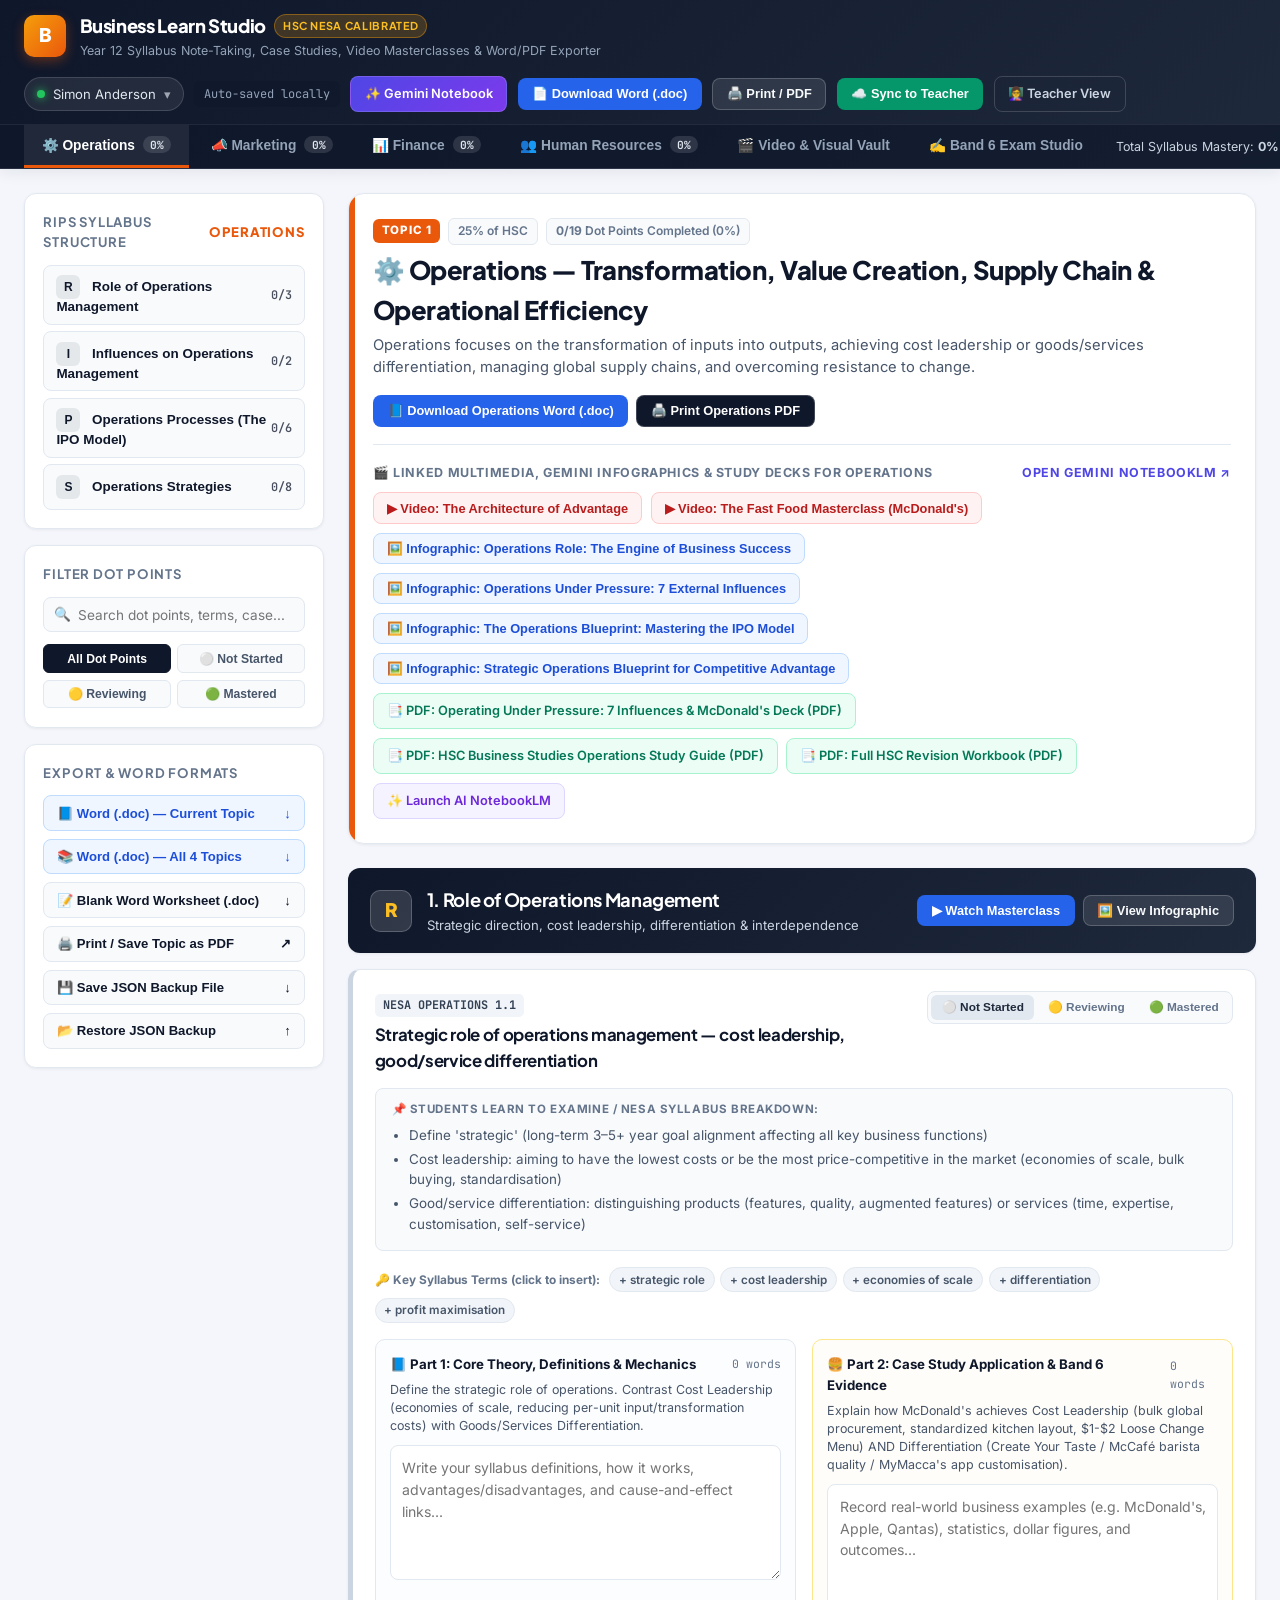
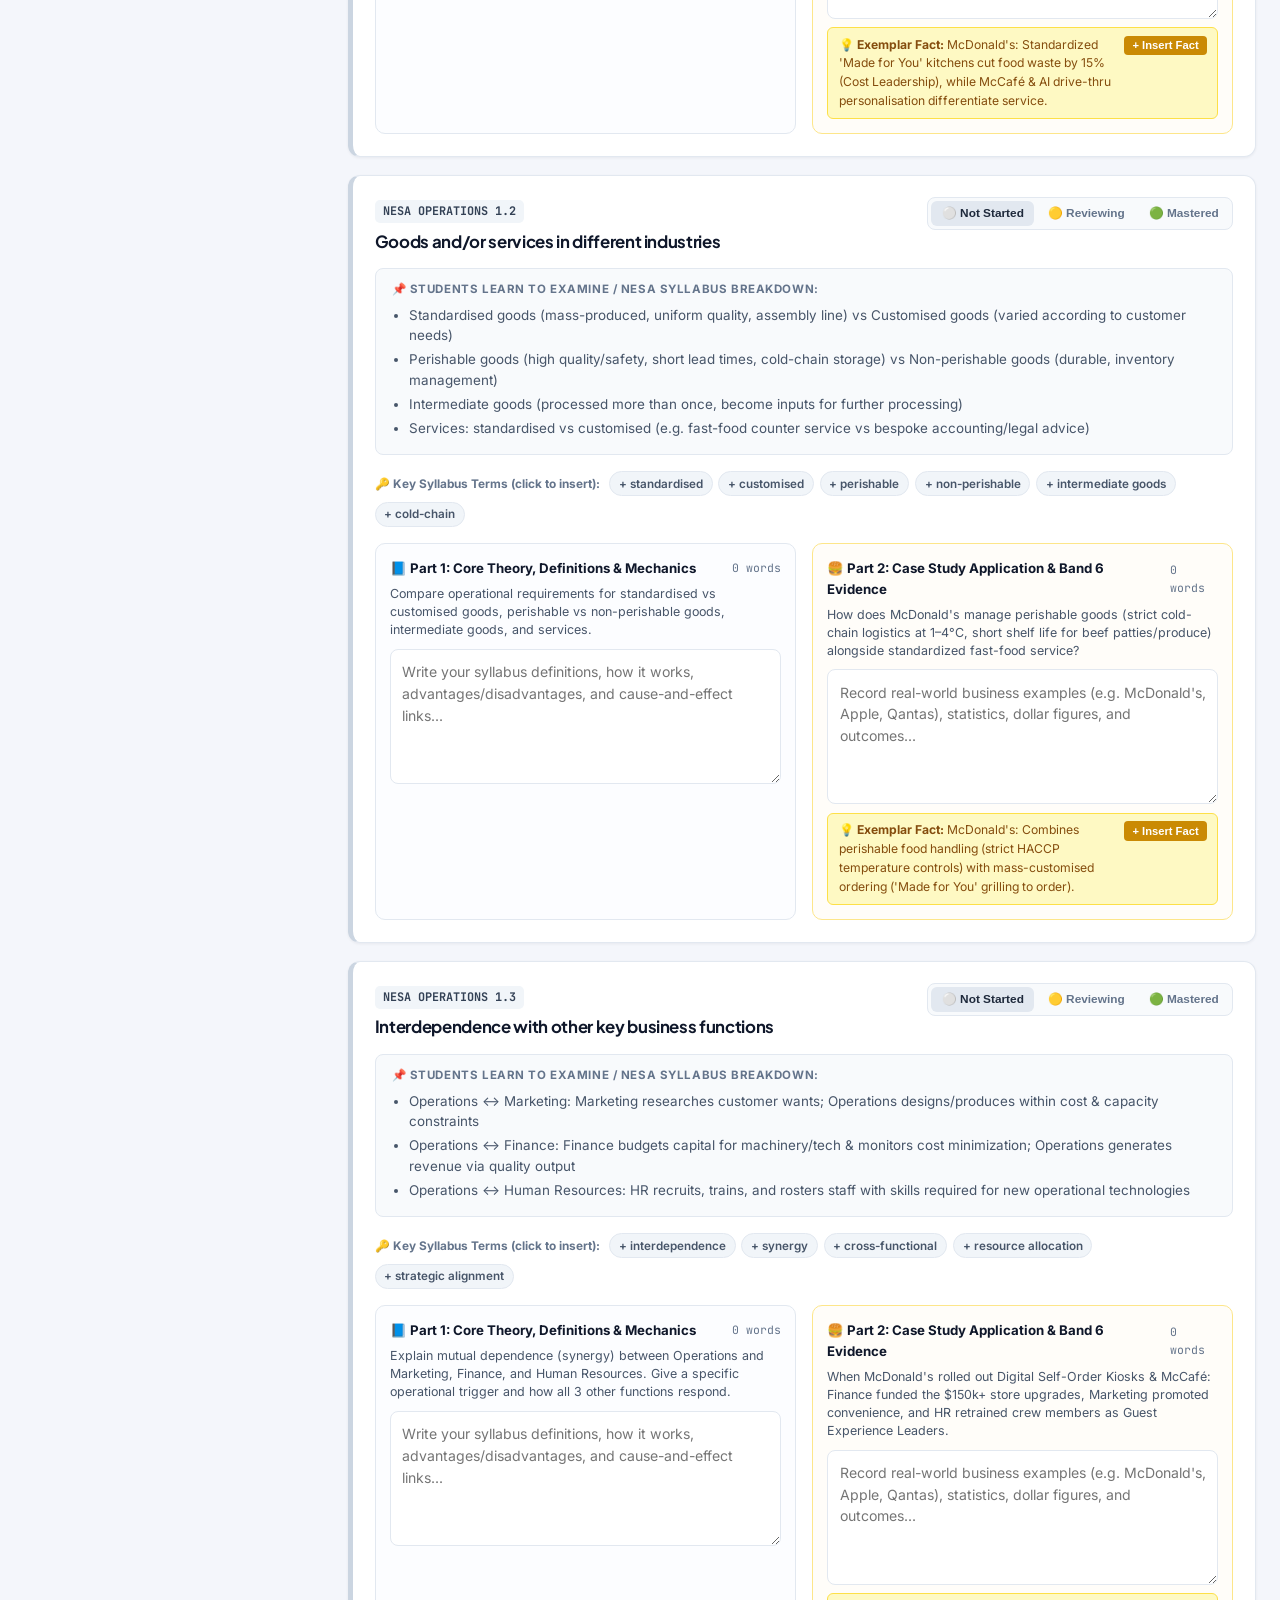
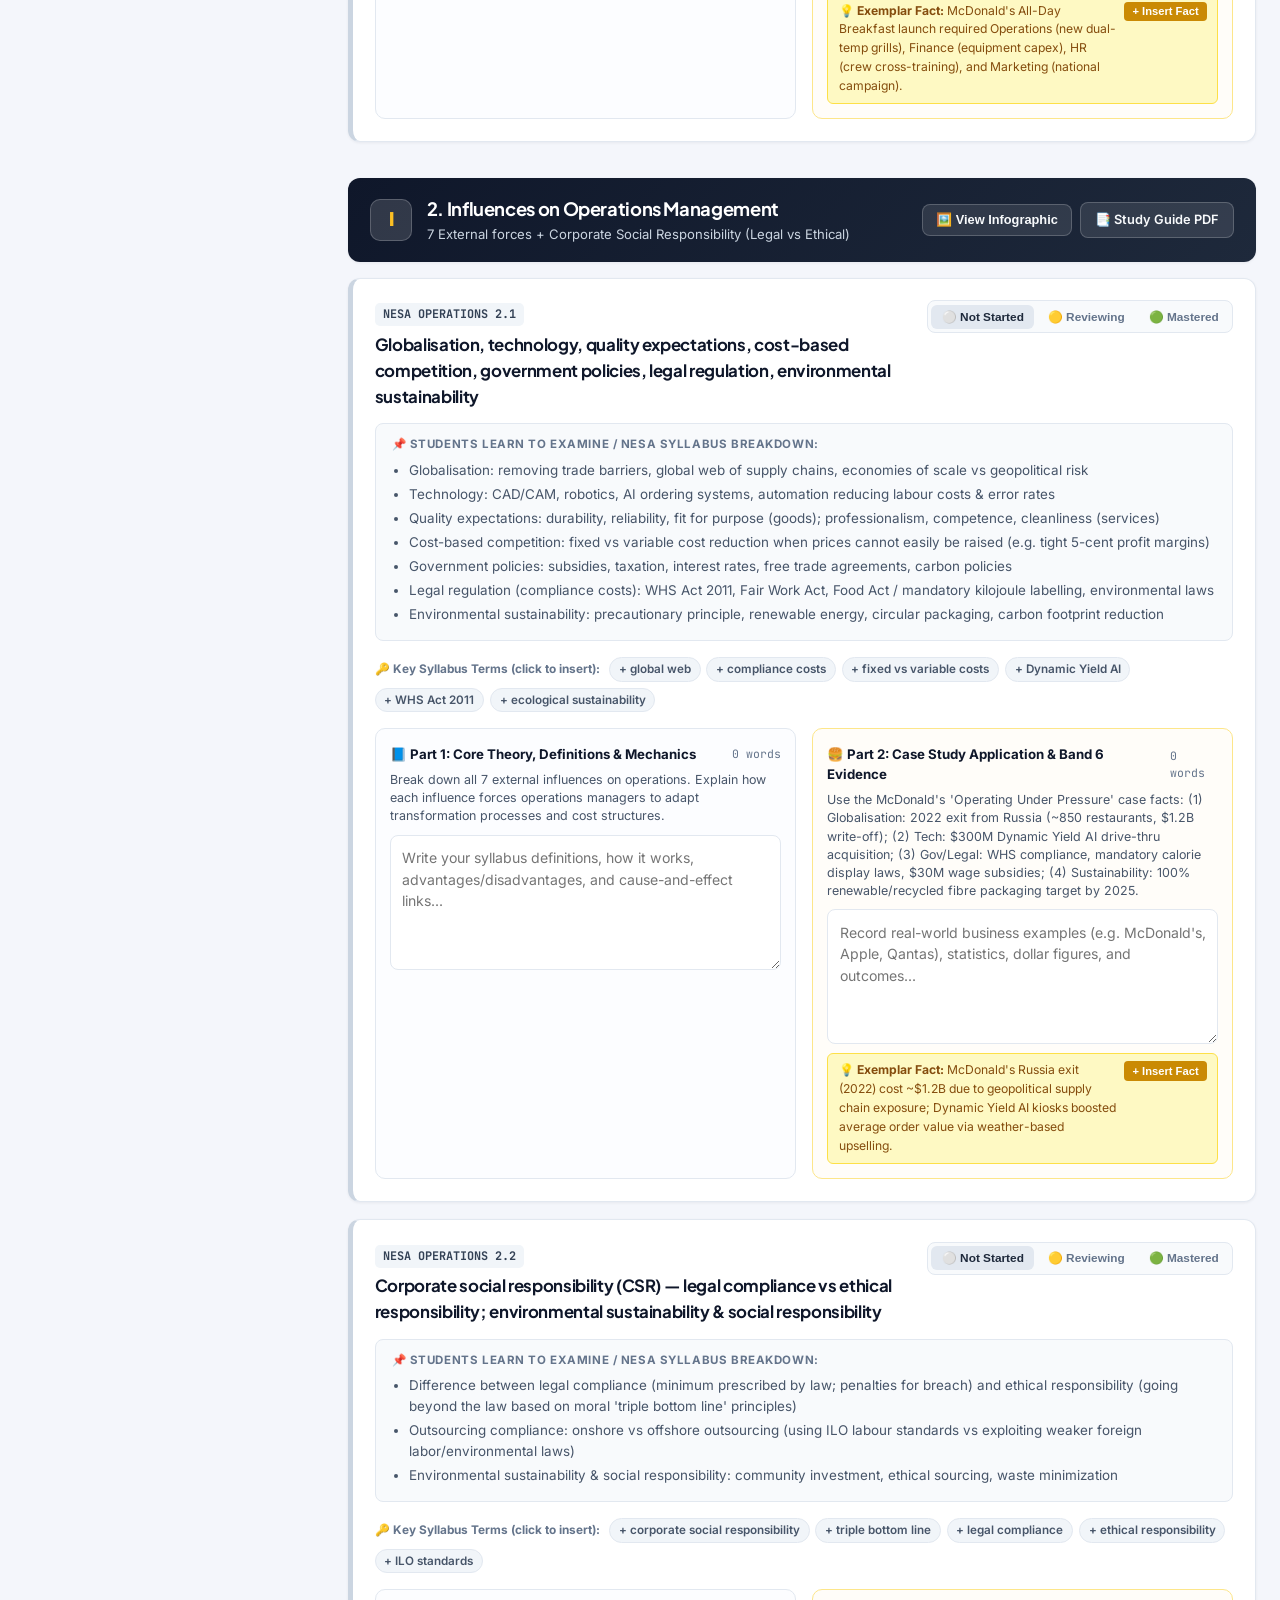
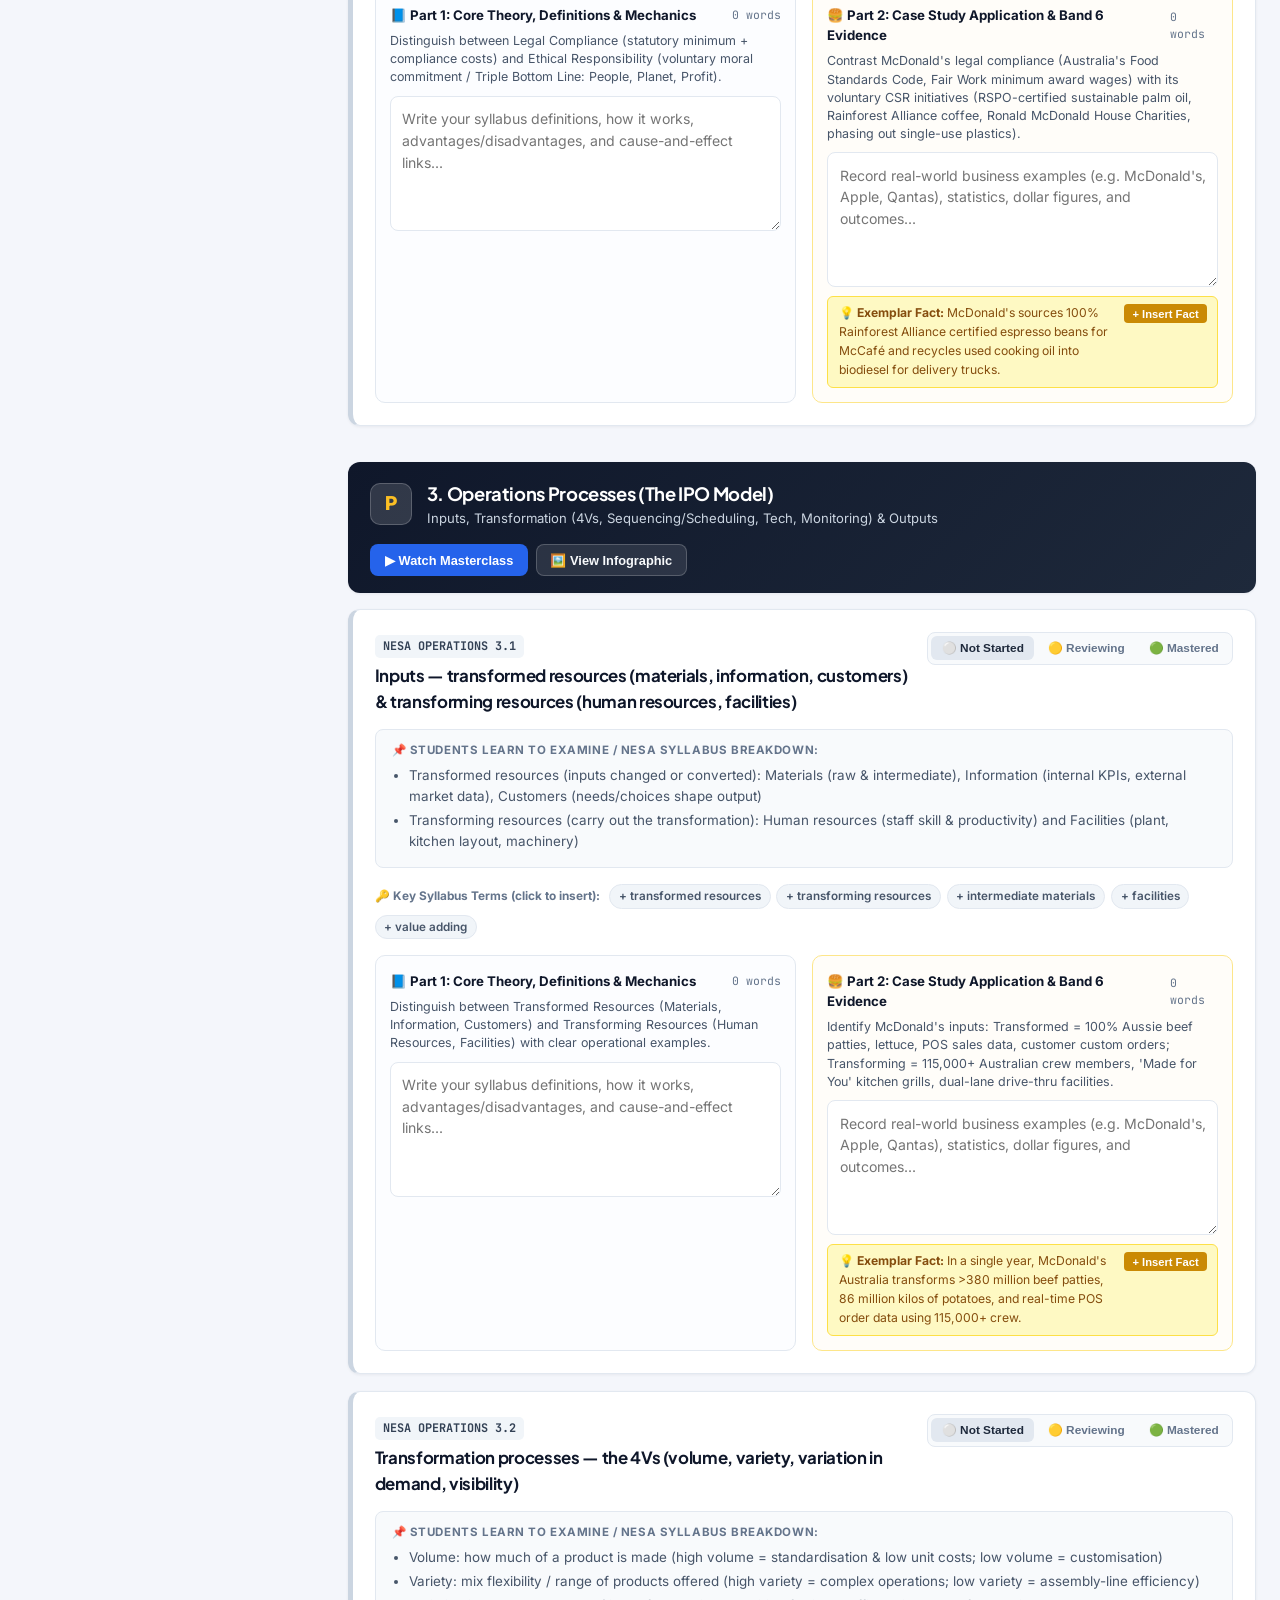
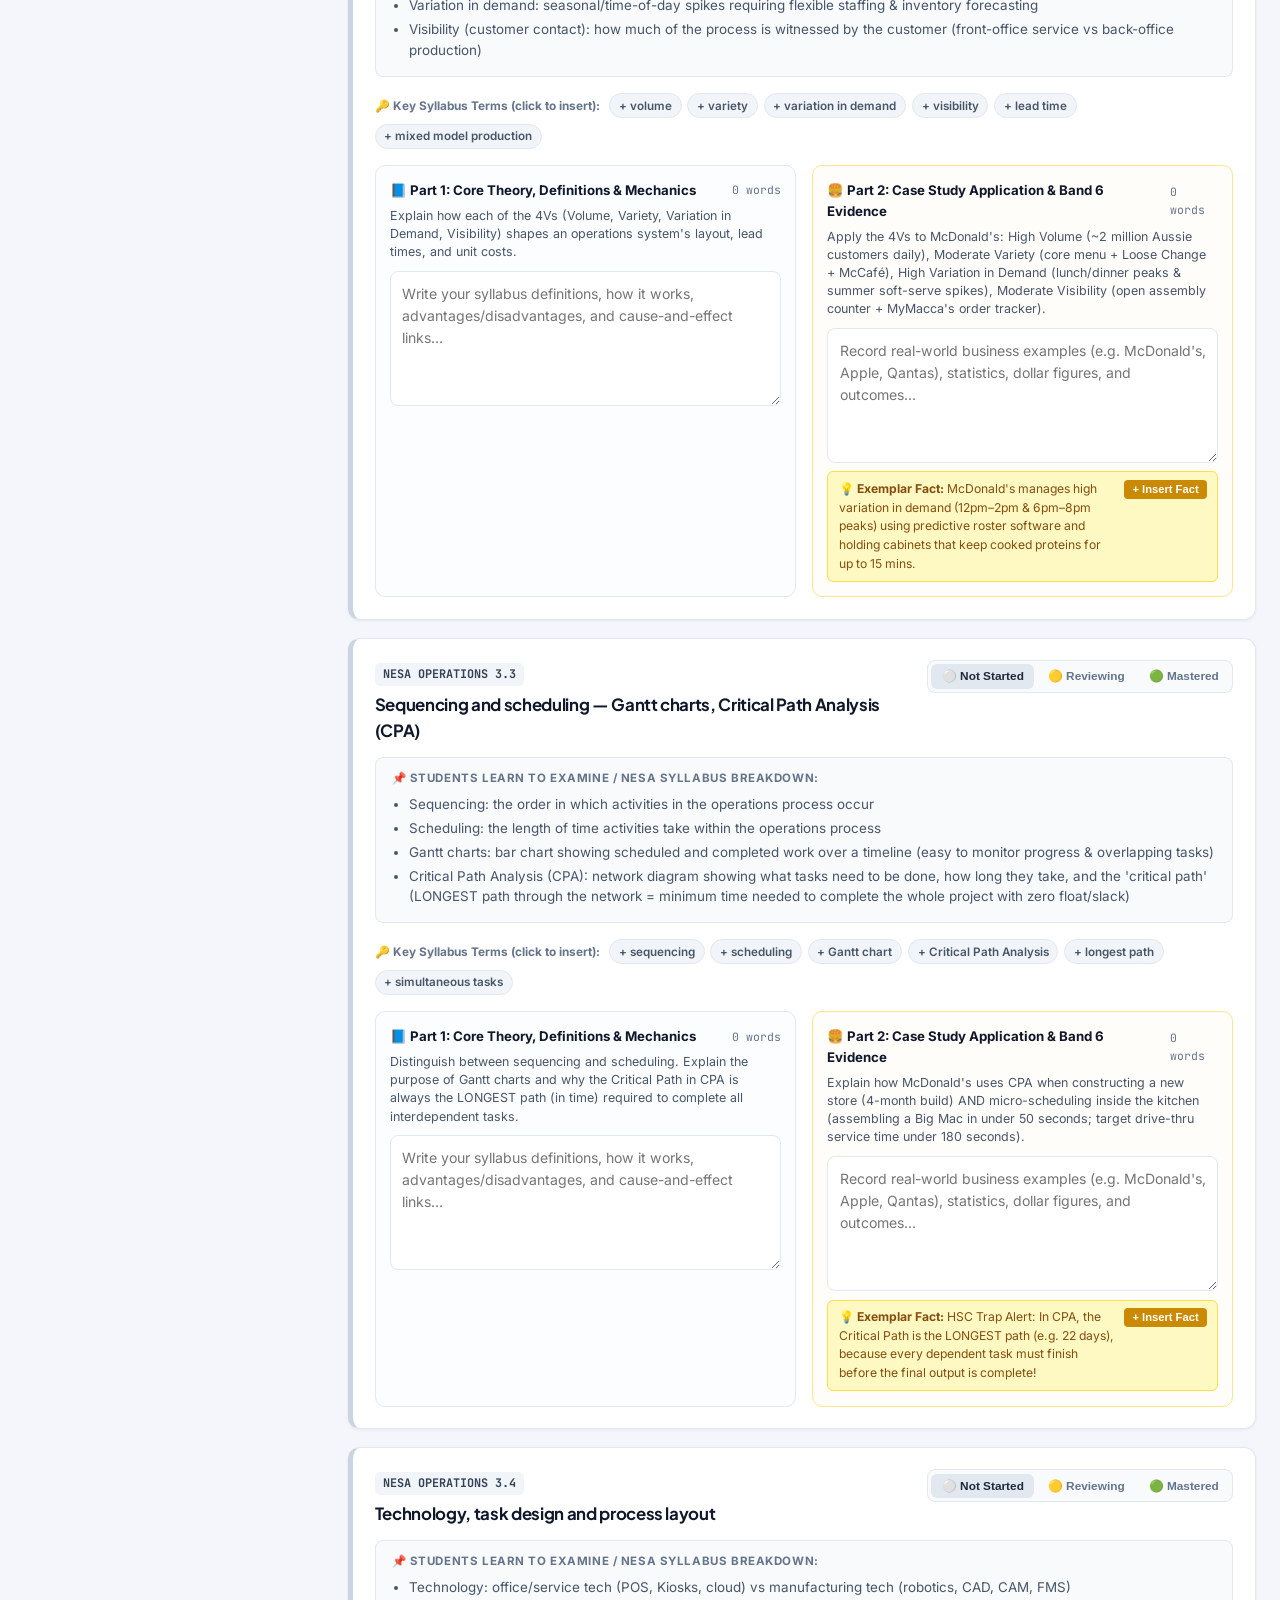
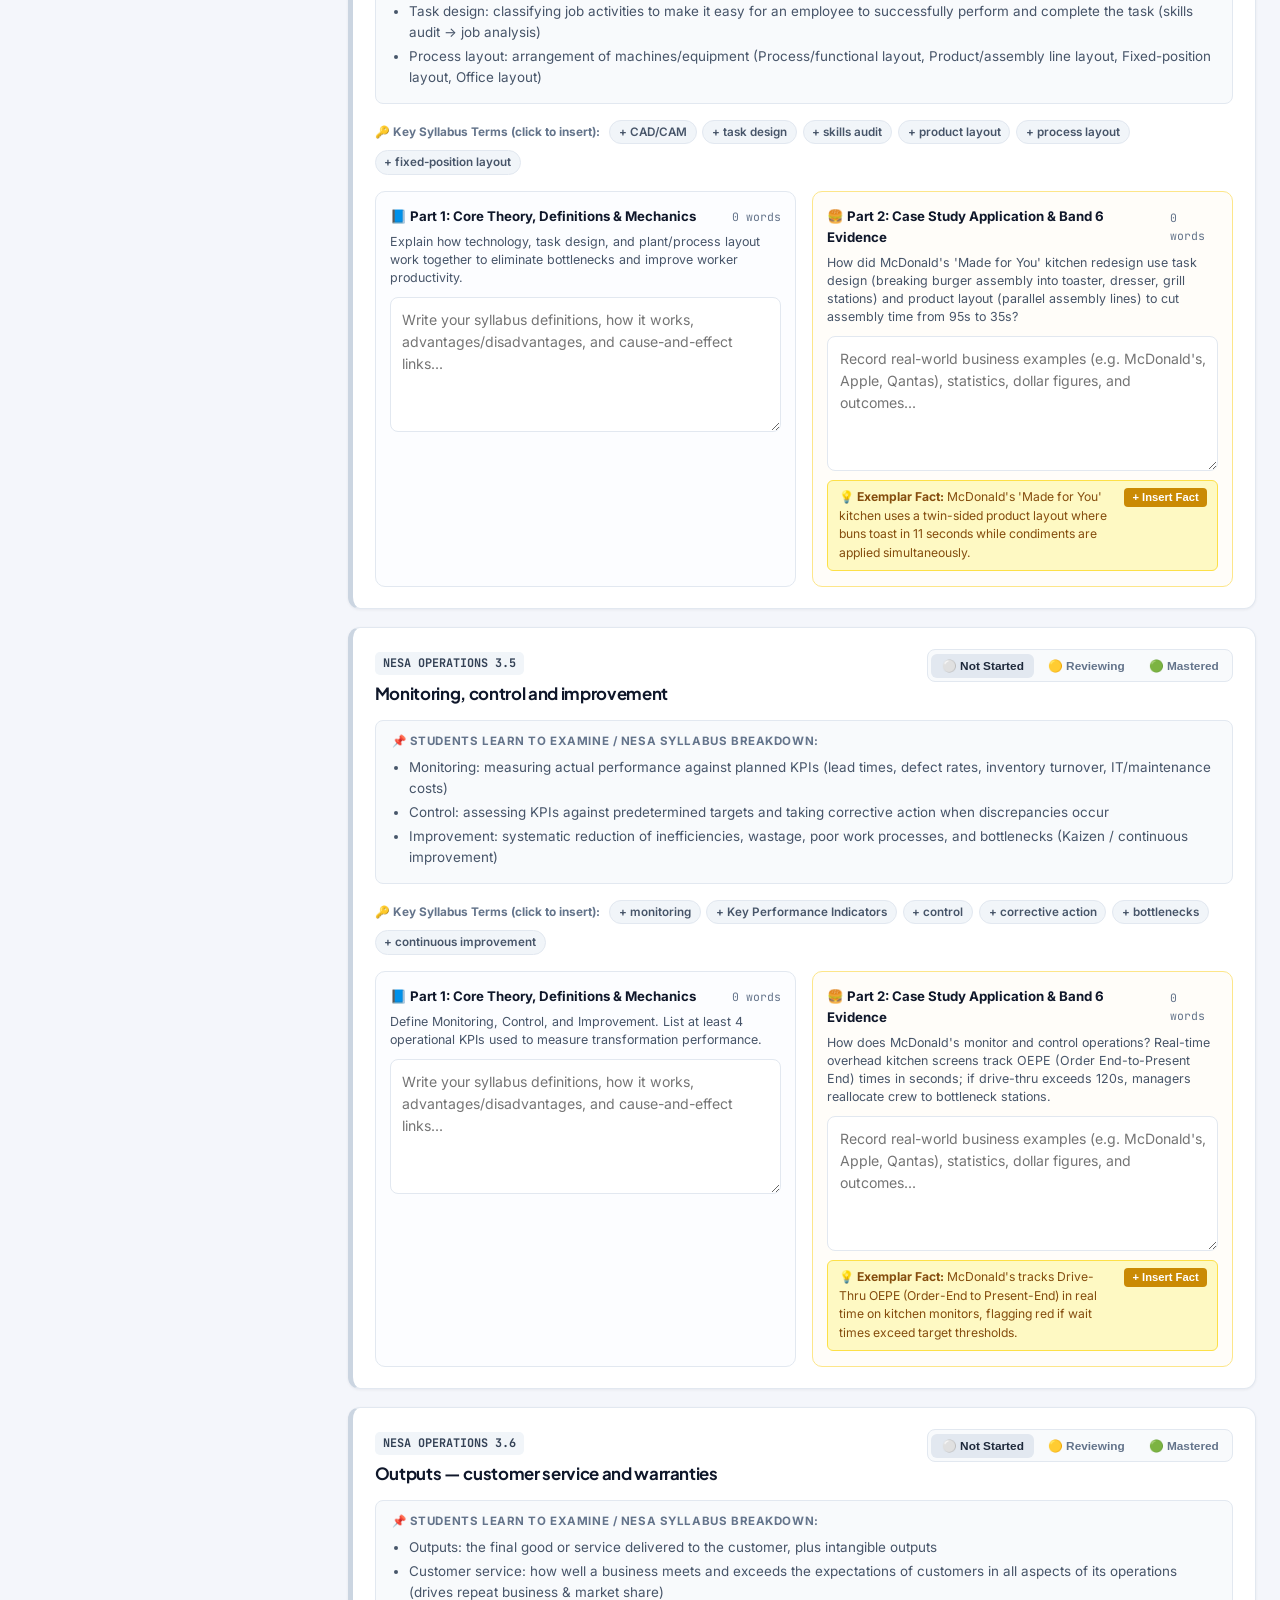
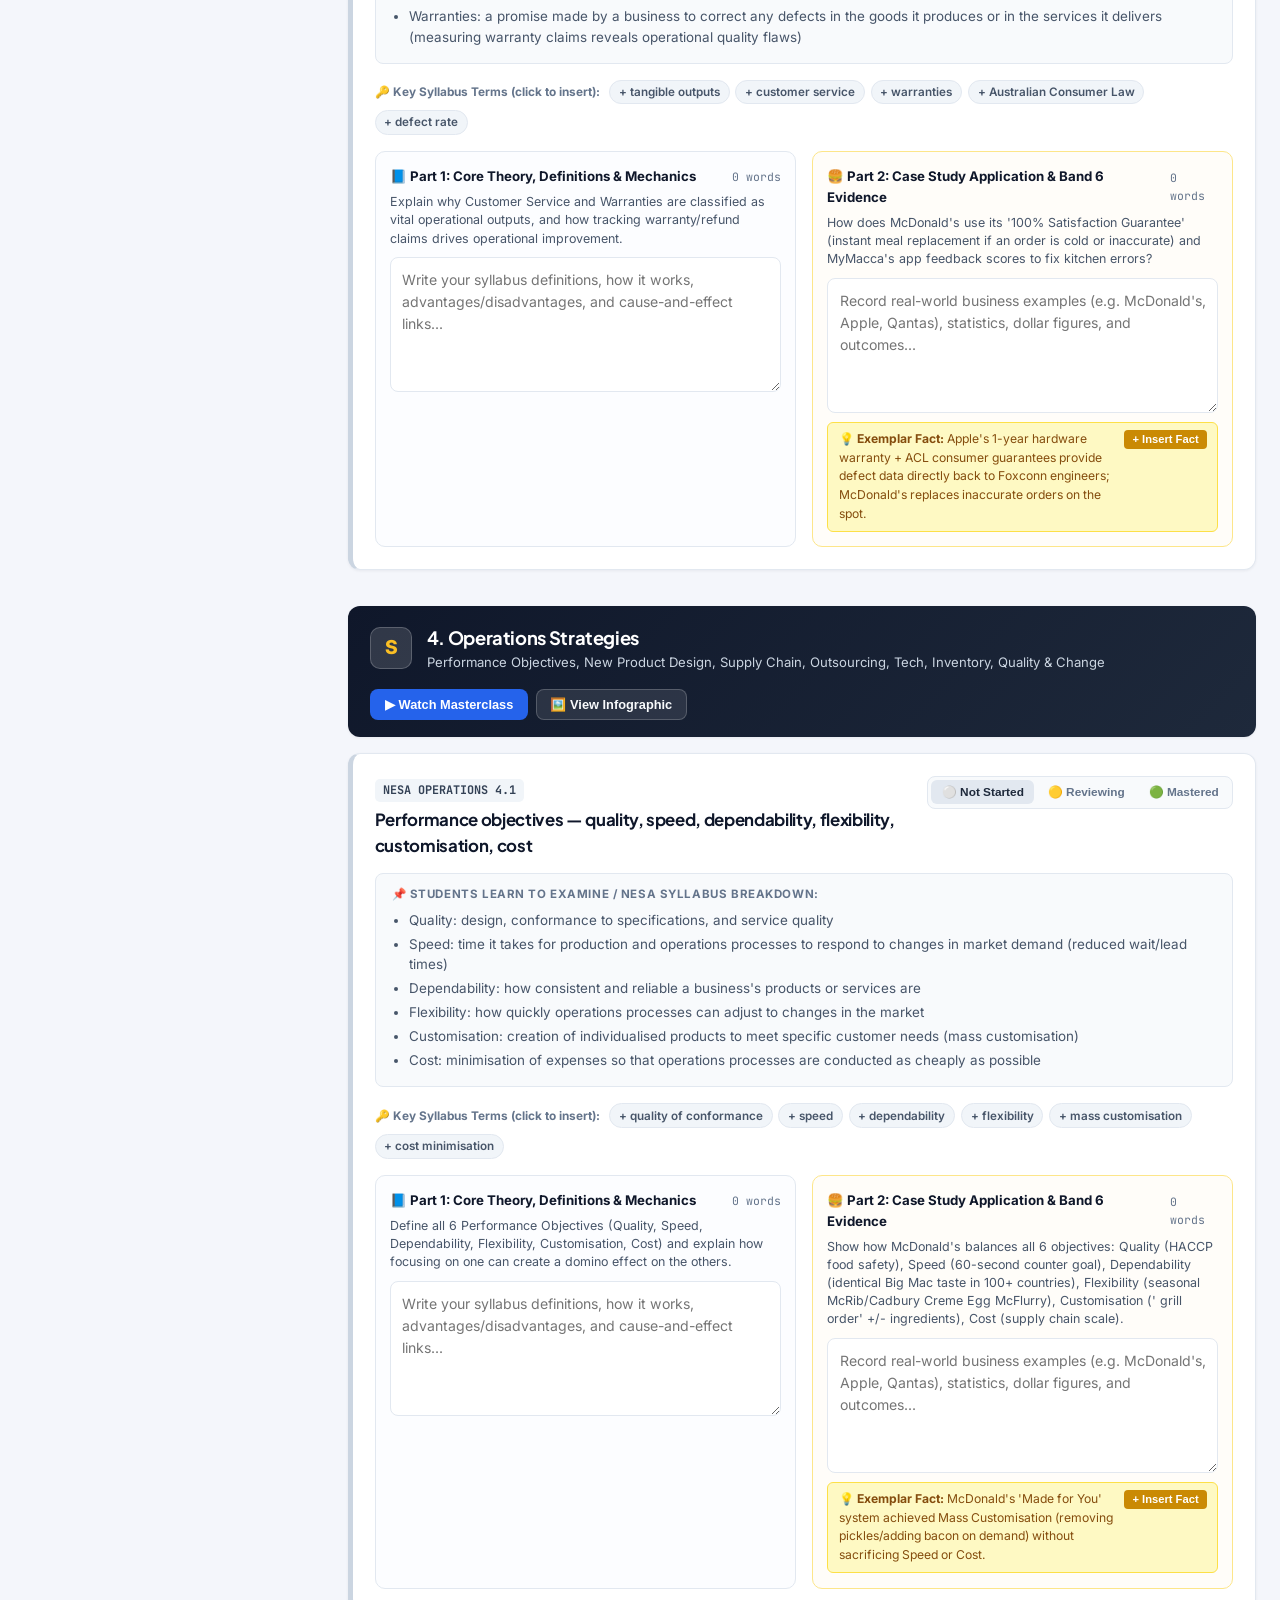
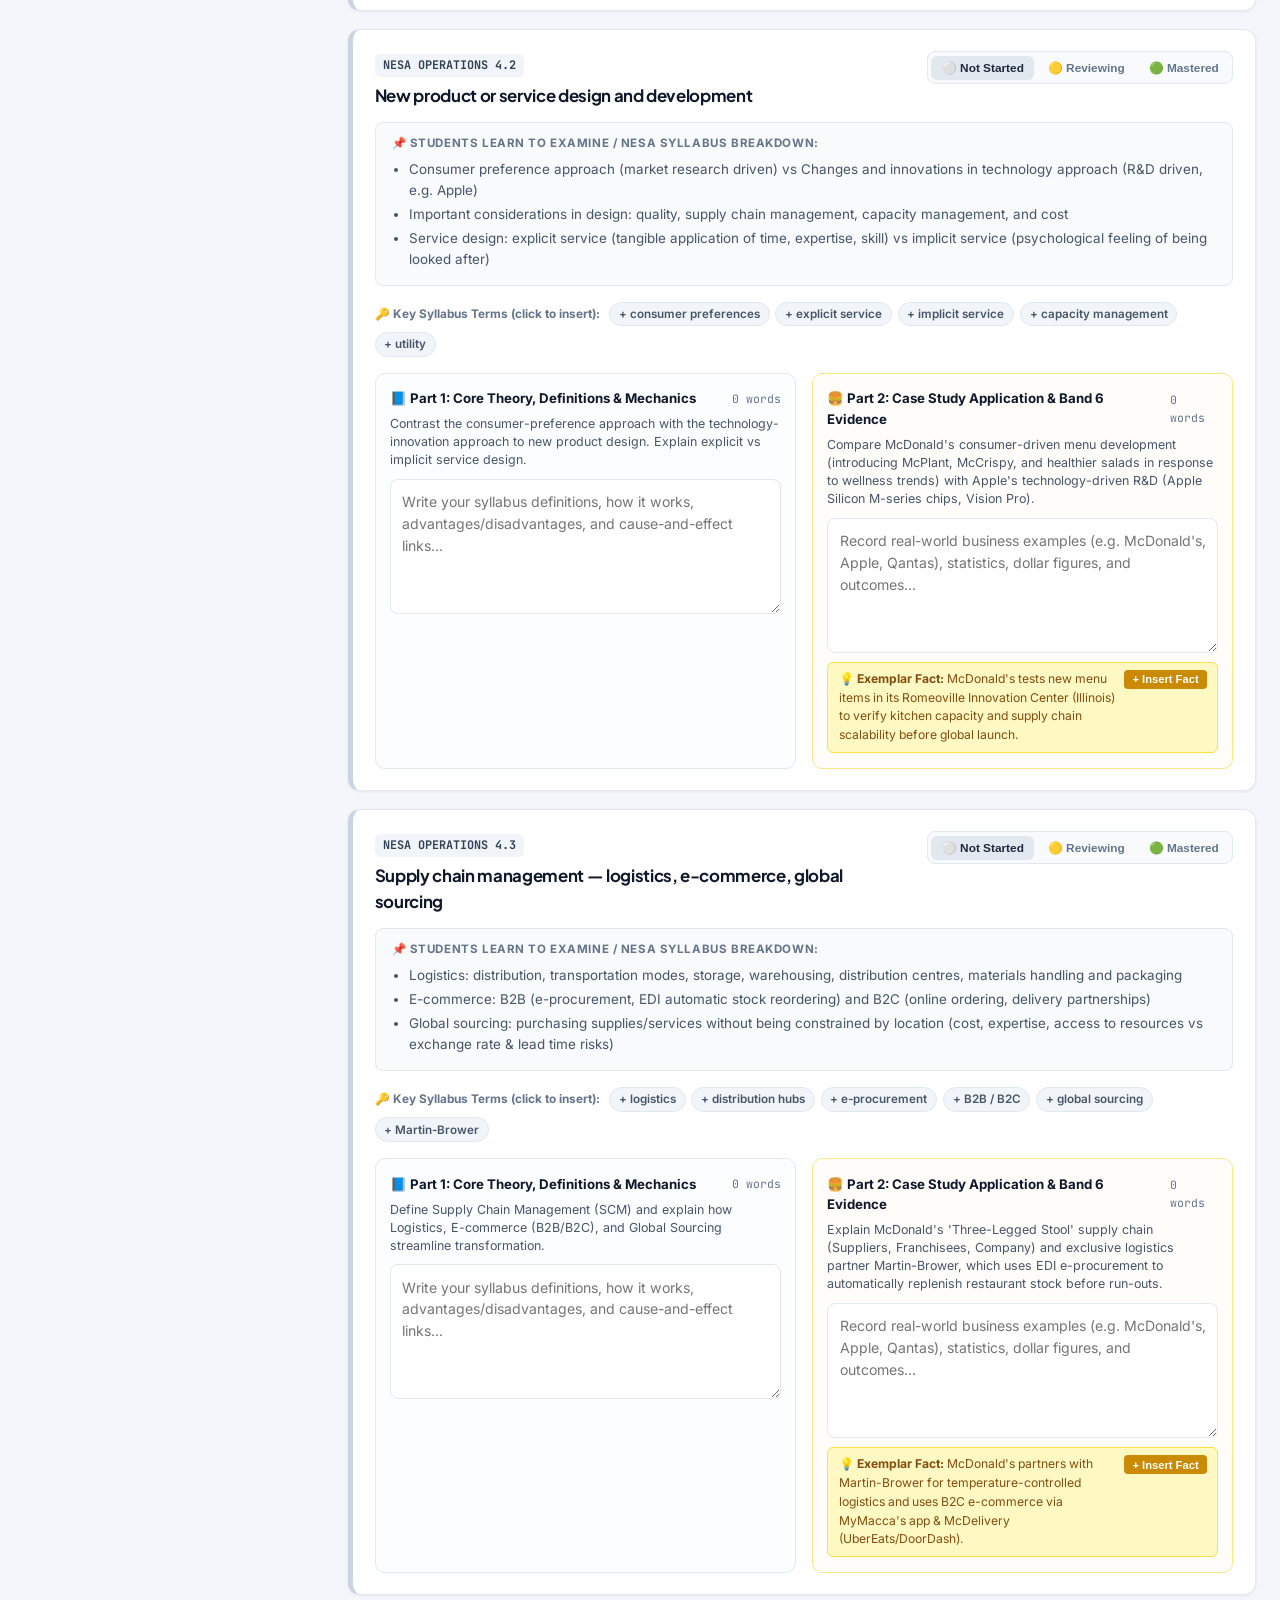
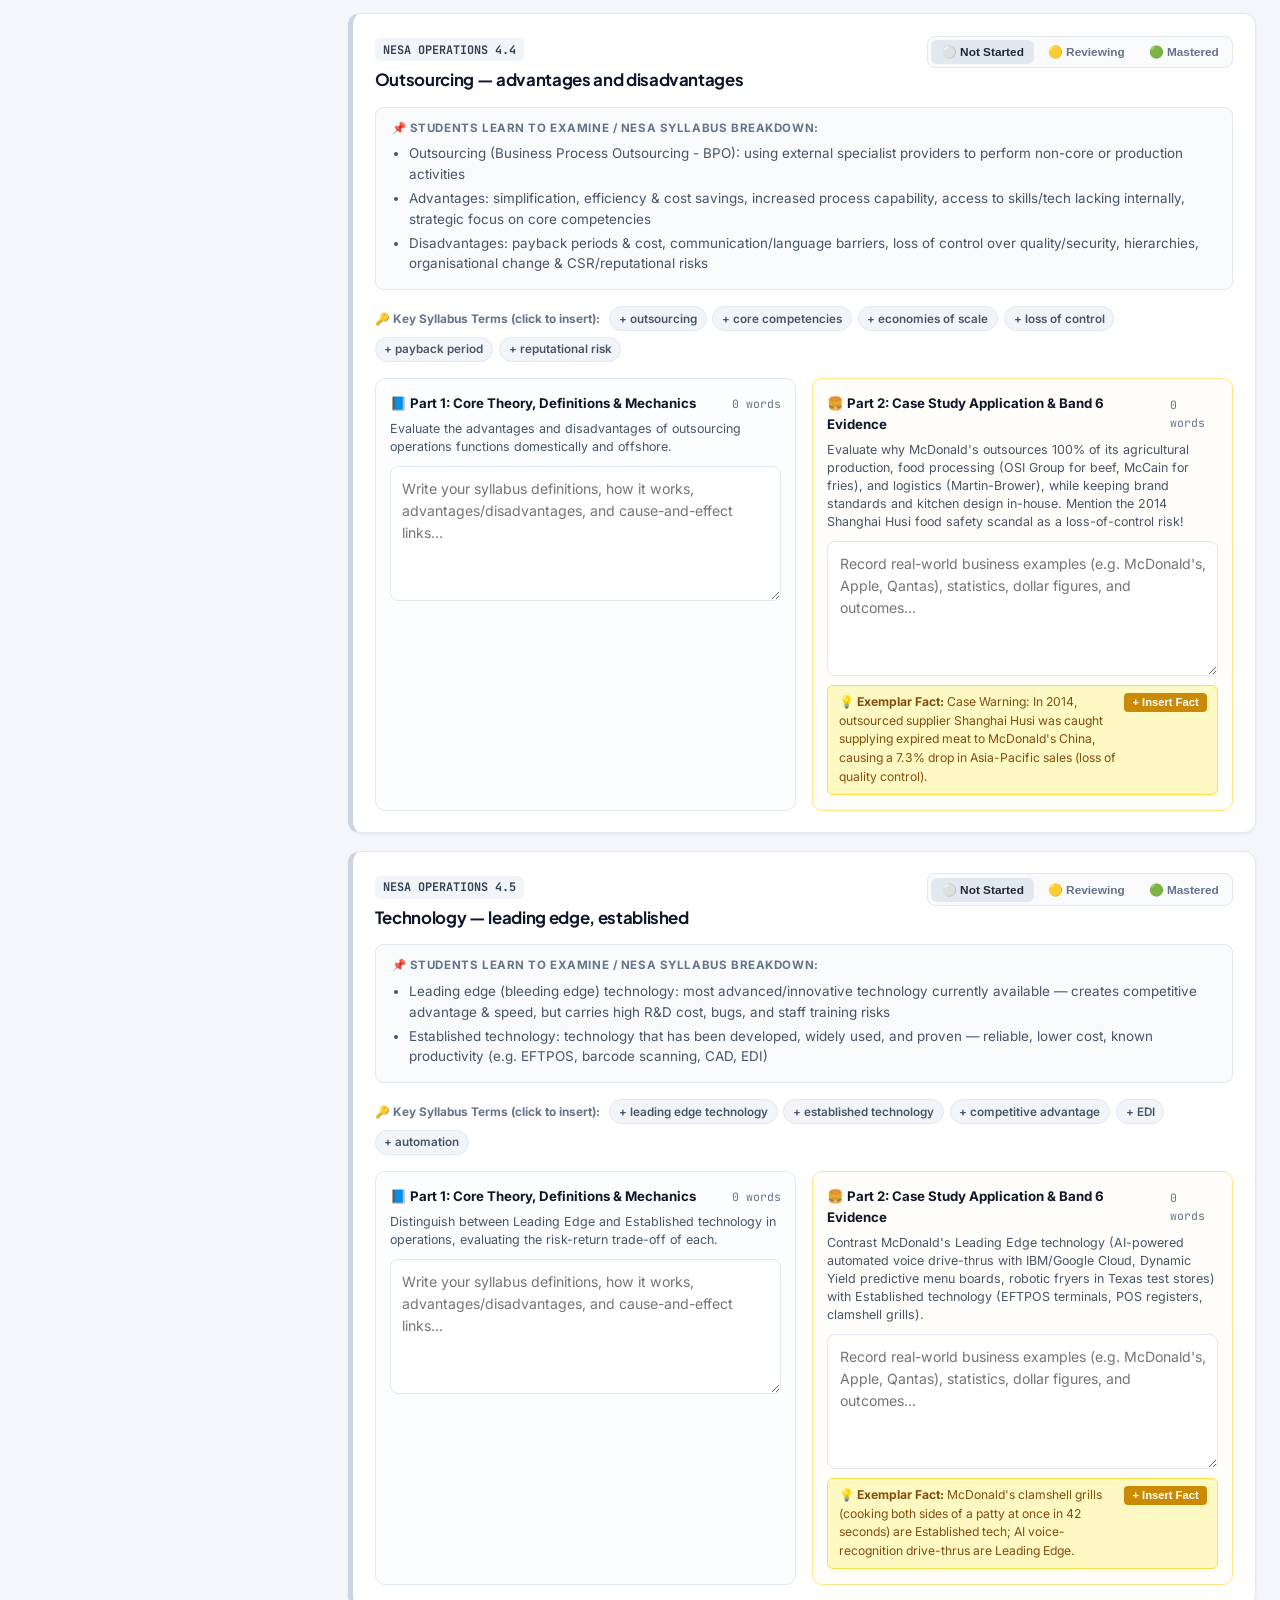
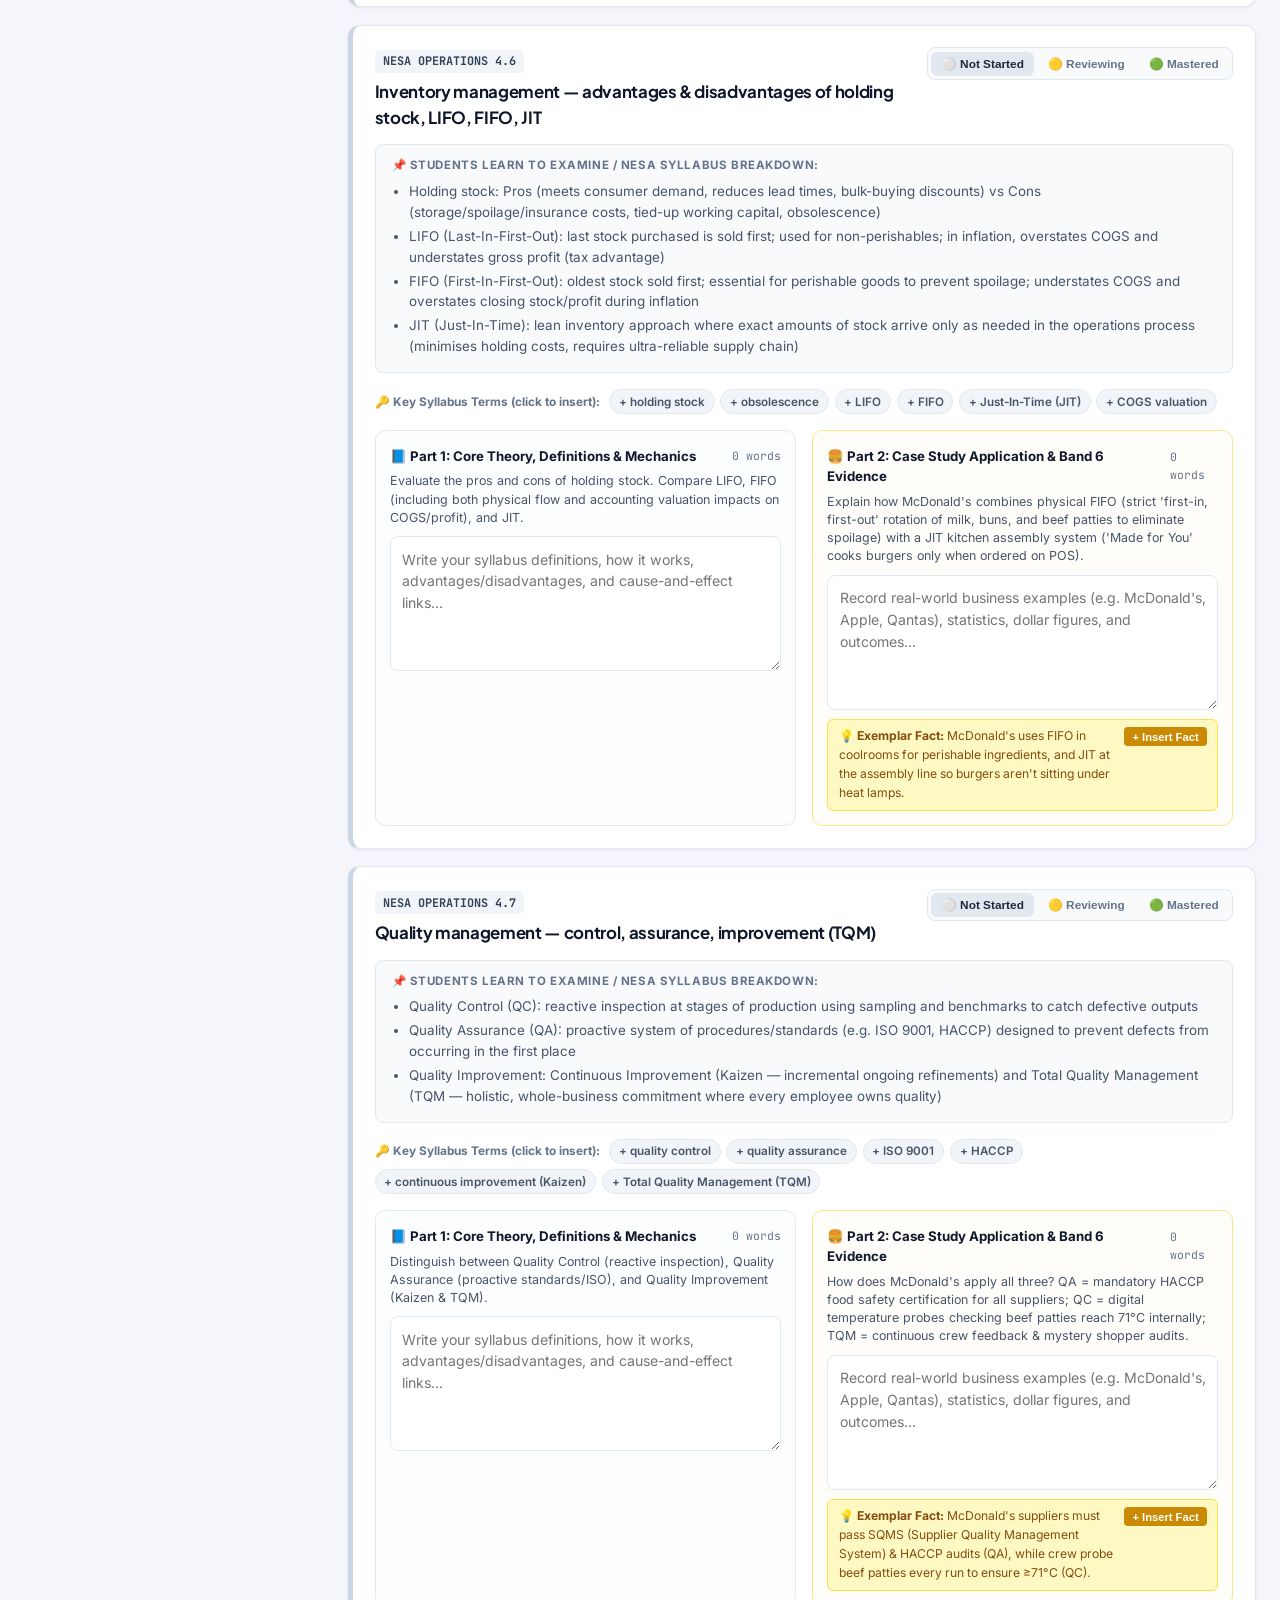
==== index.html @ f3f976d0 "Initial release: Business Learn Studio HSC Syllabus Platform, Infographics, PDFs & Word/PDF Exporter" ====
<!DOCTYPE html>
<html lang="en">
<head>
    <meta charset="UTF-8">
    <meta name="viewport" content="width=device-width, initial-scale=1.0">
    <title>Business Learn Studio | Year 12 HSC Business Studies Platform</title>
    <link rel="stylesheet" href="style.css">
</head>
<body>

    <!-- =====================================================================
         TOP COMMAND HEADER & TOPIC SWITCHER
         ===================================================================== -->
    <header class="studio-header">
        <div class="header-top-row">
            <div class="brand-group">
                <div class="brand-logo">B</div>
                <div class="brand-title">
                    <h1>
                        Business Learn Studio
                        <span class="brand-badge">HSC NESA Calibrated</span>
                    </h1>
                    <div class="brand-subtitle">Year 12 Syllabus Note-Taking, Case Studies, Video Masterclasses &amp; Word/PDF Exporter</div>
                </div>
            </div>

            <div class="header-meta-actions">
                <div class="student-pill" onclick="openStudentModal()" title="Click to change student profile">
                    <span class="dot-online"></span>
                    <span id="activeStudentName">Student Profile</span>
                    <span style="opacity:0.65;">▾</span>
                </div>

                <span class="save-indicator" id="saveStatusBadge">Auto-saved locally</span>

                <a id="geminiNotebookBtn" href="https://notebook.google.com/notebook/96479e04-bdd6-457b-9cea-a1b3624e895e" target="_blank" rel="noopener" class="btn-action btn-notebook" title="Open Companion Gemini NotebookLM">
                    ✨ Gemini Notebook
                </a>

                <button class="btn-action btn-word" onclick="exportToWord('all')" title="Download Complete Syllabus Notes as Microsoft Word (.doc)">
                    📄 Download Word (.doc)
                </button>

                <button class="btn-action btn-pdf" onclick="exportToPDF('all')" title="Print or Save Complete Study Booklet as PDF">
                    🖨️ Print / PDF
                </button>

                <button class="btn-action btn-sync" id="syncCloudBtn" onclick="syncToTeacherCloud()" title="Sync progress to Teacher Dashboard">
                    ☁️ Sync to Teacher
                </button>

                <a href="teacher.html" class="btn-action btn-ghost" title="Open Teacher Dashboard">
                    👩‍🏫 Teacher View
                </a>
            </div>
        </div>

        <!-- Topic Navigation Bar -->
        <div class="header-tabs-row">
            <div class="header-tabs-inner">
                <nav class="topic-tabs" id="topicTabsNav">
                    <button class="topic-tab active" data-topic="operations" onclick="switchTopic('operations')">
                        ⚙️ Operations <span class="tab-progress-pill" id="tab-prog-operations">0%</span>
                    </button>
                    <button class="topic-tab" data-topic="marketing" onclick="switchTopic('marketing')">
                        📣 Marketing <span class="tab-progress-pill" id="tab-prog-marketing">0%</span>
                    </button>
                    <button class="topic-tab" data-topic="finance" onclick="switchTopic('finance')">
                        📊 Finance <span class="tab-progress-pill" id="tab-prog-finance">0%</span>
                    </button>
                    <button class="topic-tab" data-topic="hr" onclick="switchTopic('hr')">
                        👥 Human Resources <span class="tab-progress-pill" id="tab-prog-hr">0%</span>
                    </button>
                    <button class="topic-tab" data-topic="media" onclick="switchTopic('media')">
                        🎬 Video &amp; Visual Vault
                    </button>
                    <button class="topic-tab" data-topic="exam" onclick="switchTopic('exam')">
                        ✍️ Band 6 Exam Studio
                    </button>
                </nav>

                <div class="overall-progress-box">
                    <span>Total Syllabus Mastery: <strong id="overallPctText">0%</strong></span>
                    <div class="overall-bar-track">
                        <div class="overall-bar-fill" id="overallBarFill"></div>
                    </div>
                </div>
            </div>
        </div>
    </header>

    <!-- =====================================================================
         MAIN WORKSPACE LAYOUT
         ===================================================================== -->
    <main class="studio-layout">
        <!-- LEFT SIDEBAR: RIPS Navigator, Filters & Word/PDF Exports -->
        <aside class="studio-sidebar">
            <!-- RIPS Section Jump Card -->
            <div class="sidebar-card" id="ripsSidebarCard">
                <h3>
                    <span>RIPS Syllabus Structure</span>
                    <span id="sidebarTopicLabel" style="color:#2563eb;font-weight:800;">OPERATIONS</span>
                </h3>
                <div class="rips-nav-list" id="ripsNavContainer">
                    <!-- Populated dynamically by app.js -->
                </div>
            </div>

            <!-- Search & Mastery Status Filter -->
            <div class="sidebar-card">
                <h3>Filter Dot Points</h3>
                <div class="search-input-wrap">
                    <span class="search-icon">🔍</span>
                    <input type="text" id="dotPointSearchInput" class="search-input" placeholder="Search dot points, terms, case..." oninput="handleSearchFilter()">
                </div>
                <div class="filter-pills">
                    <button class="filter-pill active" data-filter="all" onclick="setMasteryFilter('all')">All Dot Points</button>
                    <button class="filter-pill" data-filter="none" onclick="setMasteryFilter('none')">⚪ Not Started</button>
                    <button class="filter-pill" data-filter="review" onclick="setMasteryFilter('review')">🟡 Reviewing</button>
                    <button class="filter-pill" data-filter="mastered" onclick="setMasteryFilter('mastered')">🟢 Mastered</button>
                </div>
            </div>

            <!-- Export & Download Center -->
            <div class="sidebar-card">
                <h3>Export &amp; Word Formats</h3>
                <div class="export-stack">
                    <button class="btn-sidebar-export primary-word" onclick="exportToWord('current')">
                        <span>📘 Word (.doc) — Current Topic</span>
                        <span>↓</span>
                    </button>
                    <button class="btn-sidebar-export primary-word" onclick="exportToWord('all')">
                        <span>📚 Word (.doc) — All 4 Topics</span>
                        <span>↓</span>
                    </button>
                    <button class="btn-sidebar-export" onclick="exportToWord('blank')">
                        <span>📝 Blank Word Worksheet (.doc)</span>
                        <span>↓</span>
                    </button>
                    <button class="btn-sidebar-export" onclick="exportToPDF('current')">
                        <span>🖨️ Print / Save Topic as PDF</span>
                        <span>↗</span>
                    </button>
                    <button class="btn-sidebar-export" onclick="exportJSONBackup()">
                        <span>💾 Save JSON Backup File</span>
                        <span>↓</span>
                    </button>
                    <button class="btn-sidebar-export" onclick="document.getElementById('jsonImportInput').click()">
                        <span>📂 Restore JSON Backup</span>
                        <span>↑</span>
                    </button>
                    <input type="file" id="jsonImportInput" accept=".json" style="display:none" onchange="importJSONBackup(event)">
                </div>
            </div>
        </aside>

        <!-- RIGHT CONTENT AREA -->
        <section id="studioMainContent">
            <!-- Dynamically rendered by app.js:
                 - Topic Hero Banner + Multimedia Shelf
                 - RIPS Sections + 2-Part Dot-Point Cards
                 - Finance Interactive Ratio Calculator (when on Finance)
                 - Video & Visual Vault (when on Media tab)
                 - Band 6 Exam Writing Studio (when on Exam tab)
            -->
        </section>
    </main>

    <!-- =====================================================================
         MODAL 1: VIDEO PLAYER & CUSTOM VIDEO LINK MODAL
         ===================================================================== -->
    <div class="modal-backdrop" id="videoModalBackdrop" onclick="if(event.target===this) closeVideoModal()">
        <div class="modal-dialog">
            <div class="modal-header">
                <h3 id="videoModalTitle">Masterclass Video Player</h3>
                <button class="modal-close-btn" onclick="closeVideoModal()">✕</button>
            </div>
            <div class="modal-body">
                <div id="videoModalContainer"></div>
            </div>
        </div>
    </div>

    <!-- =====================================================================
         MODAL 2: HIGH-RES INFOGRAPHIC LIGHTBOX MODAL
         ===================================================================== -->
    <div class="modal-backdrop" id="infographicModalBackdrop" onclick="if(event.target===this) closeInfographicModal()">
        <div class="modal-dialog" style="max-width:1180px;">
            <div class="modal-header">
                <h3 id="infographicModalTitle">Syllabus Visual Blueprint</h3>
                <div style="display:flex;gap:0.5rem;align-items:center;">
                    <a id="infographicDownloadLink" href="#" download class="btn-action btn-word" style="padding:0.3rem 0.65rem;font-size:0.75rem;">⬇ Download PNG</a>
                    <button class="modal-close-btn" onclick="closeInfographicModal()">✕</button>
                </div>
            </div>
            <div class="modal-body" style="background:#0f172a;text-align:center;">
                <img id="infographicModalImg" src="" alt="Syllabus Infographic" class="modal-infographic-img">
            </div>
        </div>
    </div>

    <!-- =====================================================================
         MODAL 3: STUDENT LOGIN / PROFILE SELECTOR
         ===================================================================== -->
    <div class="modal-backdrop" id="studentModalBackdrop" onclick="if(event.target===this) closeStudentModal()">
        <div class="modal-dialog" style="max-width:480px;">
            <div class="modal-header">
                <h3>👤 Select or Enter Student Profile</h3>
                <button class="modal-close-btn" onclick="closeStudentModal()">✕</button>
            </div>
            <div class="modal-body">
                <p style="font-size:0.86rem;color:var(--text-secondary);margin-bottom:1rem;">
                    Your syllabus notes, mastery status, financial ratios, and exam responses are automatically saved to your profile and included on exported Word/PDF study guides.
                </p>

                <label style="font-size:0.78rem;font-weight:700;display:block;margin-bottom:0.35rem;">Select from Year 12 Class Roster:</label>
                <select id="rosterSelectInput" style="width:100%;padding:0.6rem;border:1px solid var(--border-light);border-radius:8px;margin-bottom:0.9rem;font-size:0.9rem;" onchange="if(this.value) document.getElementById('customStudentInput').value = this.value">
                    <option value="">-- Choose your name --</option>
                </select>

                <label style="font-size:0.78rem;font-weight:700;display:block;margin-bottom:0.35rem;">Or Enter Your Full Name:</label>
                <input type="text" id="customStudentInput" placeholder="e.g. Simon Anderson" style="width:100%;padding:0.6rem;border:1px solid var(--border-light);border-radius:8px;margin-bottom:1.1rem;font-size:0.9rem;">

                <div style="display:flex;justify-content:flex-end;gap:0.5rem;">
                    <button class="btn-action btn-word" onclick="saveStudentProfile()">Save &amp; Continue</button>
                </div>
            </div>
        </div>
    </div>

    <!-- Toast Notification -->
    <div class="studio-toast" id="studioToast">Saved!</div>

    <!-- Scripts -->
    <script src="config.js"></script>
    <script src="syllabus_data.js"></script>
    <script src="app.js"></script>
</body>
</html>
---- style.css ----
/* =========================================================================
   BUSINESS LEARN STUDIO — EDITORIAL ACADEMIC DESIGN SYSTEM
   ========================================================================= */

@import url('https://fonts.googleapis.com/css2?family=Inter:wght@400;500;600;700;800&family=Plus+Jakarta+Sans:wght@600;700;800&family=JetBrains+Mono:wght@500;600&display=swap');

:root {
    --bg-main: #f4f6fb;
    --bg-card: #ffffff;
    --bg-subtle: #f8fafc;
    --bg-dark: #0f172a;
    --bg-dark-elevated: #1e293b;

    --text-primary: #0f172a;
    --text-secondary: #475569;
    --text-muted: #64748b;

    --border-light: #e2e8f0;
    --border-focus: #3b82f6;

    /* Topic Accents */
    --accent-ops: #ea580c;
    --accent-ops-soft: #fff7ed;
    --accent-mkt: #2563eb;
    --accent-mkt-soft: #eff6ff;
    --accent-fin: #059669;
    --accent-fin-soft: #ecfdf5;
    --accent-hr: #7c3aed;
    --accent-hr-soft: #f5f3ff;
    --accent-exam: #d97706;
    --accent-exam-soft: #fffbeb;

    /* Mastery Badges */
    --status-none-bg: #f1f5f9;
    --status-none-text: #475569;
    --status-review-bg: #fef3c7;
    --status-review-text: #b45309;
    --status-mastered-bg: #dcfce7;
    --status-mastered-text: #15803d;

    --shadow-sm: 0 1px 3px rgba(15, 23, 42, 0.06);
    --shadow-md: 0 4px 14px rgba(15, 23, 42, 0.07);
    --shadow-lg: 0 12px 32px rgba(15, 23, 42, 0.12);
    --radius-sm: 8px;
    --radius-md: 12px;
    --radius-lg: 16px;
}

* {
    box-sizing: border-box;
    margin: 0;
    padding: 0;
}

body {
    font-family: 'Inter', -apple-system, BlinkMacSystemFont, sans-serif;
    background-color: var(--bg-main);
    color: var(--text-primary);
    line-height: 1.55;
    -webkit-font-smoothing: antialiased;
}

h1, h2, h3, h4 {
    font-family: 'Plus Jakarta Sans', 'Inter', sans-serif;
    letter-spacing: -0.02em;
}

/* =========================================================================
   TOP COMMAND HEADER
   ========================================================================= */
.studio-header {
    position: sticky;
    top: 0;
    z-index: 100;
    background: linear-gradient(135deg, #0f172a 0%, #1e293b 100%);
    color: #ffffff;
    border-bottom: 1px solid rgba(255, 255, 255, 0.1);
    box-shadow: var(--shadow-md);
}

.header-top-row {
    max-width: 1480px;
    margin: 0 auto;
    padding: 0.75rem 1.5rem;
    display: flex;
    align-items: center;
    justify-content: space-between;
    gap: 1rem;
    flex-wrap: wrap;
}

.brand-group {
    display: flex;
    align-items: center;
    gap: 0.85rem;
}

.brand-logo {
    width: 42px;
    height: 42px;
    border-radius: 10px;
    background: linear-gradient(135deg, #f59e0b 0%, #ea580c 100%);
    display: flex;
    align-items: center;
    justify-content: center;
    font-weight: 800;
    font-size: 1.2rem;
    color: #fff;
    box-shadow: 0 4px 12px rgba(234, 88, 12, 0.35);
}

.brand-title h1 {
    font-size: 1.15rem;
    font-weight: 800;
    color: #fff;
    display: flex;
    align-items: center;
    gap: 0.5rem;
}

.brand-badge {
    font-size: 0.68rem;
    text-transform: uppercase;
    letter-spacing: 0.06em;
    background: rgba(245, 158, 11, 0.2);
    color: #fbbf24;
    border: 1px solid rgba(245, 158, 11, 0.4);
    padding: 0.15rem 0.5rem;
    border-radius: 999px;
    font-weight: 700;
}

.brand-subtitle {
    font-size: 0.78rem;
    color: #94a3b8;
}

/* Student & Progress Pill Bar */
.header-meta-actions {
    display: flex;
    align-items: center;
    gap: 0.65rem;
    flex-wrap: wrap;
}

.student-pill {
    display: flex;
    align-items: center;
    gap: 0.5rem;
    background: rgba(255, 255, 255, 0.08);
    border: 1px solid rgba(255, 255, 255, 0.14);
    padding: 0.35rem 0.75rem;
    border-radius: 999px;
    font-size: 0.82rem;
    color: #e2e8f0;
    cursor: pointer;
    transition: all 0.15s ease;
}

.student-pill:hover {
    background: rgba(255, 255, 255, 0.15);
}

.student-pill .dot-online {
    width: 8px;
    height: 8px;
    border-radius: 50%;
    background: #22c55e;
    box-shadow: 0 0 8px #22c55e;
}

.save-indicator {
    font-size: 0.75rem;
    color: #94a3b8;
    padding: 0.25rem 0.6rem;
    background: rgba(15, 23, 42, 0.5);
    border-radius: 6px;
    font-family: 'JetBrains Mono', monospace;
}

/* Action Buttons in Header */
.btn-action {
    display: inline-flex;
    align-items: center;
    gap: 0.4rem;
    padding: 0.45rem 0.85rem;
    border-radius: 8px;
    font-size: 0.8rem;
    font-weight: 600;
    border: 1px solid transparent;
    cursor: pointer;
    transition: all 0.15s ease;
    text-decoration: none;
    white-space: nowrap;
}

.btn-notebook {
    background: linear-gradient(135deg, #4f46e5 0%, #7c3aed 100%);
    color: #fff;
    border-color: rgba(255, 255, 255, 0.15);
}
.btn-notebook:hover {
    filter: brightness(1.1);
    transform: translateY(-1px);
}

.btn-word {
    background: #2563eb;
    color: #ffffff;
}
.btn-word:hover {
    background: #1d4ed8;
    transform: translateY(-1px);
}

.btn-pdf {
    background: rgba(255, 255, 255, 0.1);
    color: #f8fafc;
    border-color: rgba(255, 255, 255, 0.2);
}
.btn-pdf:hover {
    background: rgba(255, 255, 255, 0.18);
}

.btn-sync {
    background: #059669;
    color: #ffffff;
}
.btn-sync:hover {
    background: #047857;
}

.btn-ghost {
    background: transparent;
    color: #cbd5e1;
    border-color: rgba(255, 255, 255, 0.16);
}
.btn-ghost:hover {
    background: rgba(255, 255, 255, 0.1);
    color: #fff;
}

/* Topic Navigation Tabs Row */
.header-tabs-row {
    background: rgba(15, 23, 42, 0.65);
    border-top: 1px solid rgba(255, 255, 255, 0.07);
}

.header-tabs-inner {
    max-width: 1480px;
    margin: 0 auto;
    padding: 0 1.5rem;
    display: flex;
    align-items: center;
    justify-content: space-between;
    gap: 1rem;
    overflow-x: auto;
}

.topic-tabs {
    display: flex;
    align-items: center;
    gap: 0.25rem;
}

.topic-tab {
    display: flex;
    align-items: center;
    gap: 0.5rem;
    padding: 0.7rem 1.1rem;
    background: transparent;
    border: none;
    border-bottom: 3px solid transparent;
    color: #94a3b8;
    font-size: 0.86rem;
    font-weight: 600;
    cursor: pointer;
    transition: all 0.15s ease;
    white-space: nowrap;
}

.topic-tab:hover {
    color: #f8fafc;
    background: rgba(255, 255, 255, 0.04);
}

.topic-tab.active {
    color: #ffffff;
    background: rgba(255, 255, 255, 0.07);
}

.topic-tab[data-topic="operations"].active { border-bottom-color: var(--accent-ops); }
.topic-tab[data-topic="marketing"].active { border-bottom-color: var(--accent-mkt); }
.topic-tab[data-topic="finance"].active { border-bottom-color: var(--accent-fin); }
.topic-tab[data-topic="hr"].active { border-bottom-color: var(--accent-hr); }
.topic-tab[data-topic="media"].active { border-bottom-color: #38bdf8; }
.topic-tab[data-topic="exam"].active { border-bottom-color: var(--accent-exam); }

.tab-progress-pill {
    font-size: 0.7rem;
    padding: 0.1rem 0.45rem;
    border-radius: 999px;
    background: rgba(255, 255, 255, 0.12);
    color: #e2e8f0;
    font-family: 'JetBrains Mono', monospace;
}

/* Global Progress Bar in Tabs Row */
.overall-progress-box {
    display: flex;
    align-items: center;
    gap: 0.65rem;
    font-size: 0.78rem;
    color: #cbd5e1;
    padding: 0.4rem 0;
    white-space: nowrap;
}

.overall-bar-track {
    width: 120px;
    height: 8px;
    background: rgba(255, 255, 255, 0.14);
    border-radius: 999px;
    overflow: hidden;
}

.overall-bar-fill {
    height: 100%;
    background: linear-gradient(90deg, #22c55e, #10b981);
    width: 0%;
    transition: width 0.3s ease;
}

/* =========================================================================
   MAIN WORKSPACE LAYOUT (SIDEBAR + CONTENT)
   ========================================================================= */
.studio-layout {
    max-width: 1480px;
    margin: 1.5rem auto 3rem;
    padding: 0 1.5rem;
    display: grid;
    grid-template-columns: 300px 1fr;
    gap: 1.5rem;
    align-items: start;
}

@media (max-width: 1060px) {
    .studio-layout {
        grid-template-columns: 1fr;
    }
}

/* Left Sidebar: RIPS Navigator & Filter Controls */
.studio-sidebar {
    position: sticky;
    top: 124px;
    display: flex;
    flex-direction: column;
    gap: 1rem;
}

.sidebar-card {
    background: var(--bg-card);
    border: 1px solid var(--border-light);
    border-radius: var(--radius-md);
    padding: 1.15rem;
    box-shadow: var(--shadow-sm);
}

.sidebar-card h3 {
    font-size: 0.82rem;
    text-transform: uppercase;
    letter-spacing: 0.06em;
    color: var(--text-muted);
    margin-bottom: 0.75rem;
    display: flex;
    align-items: center;
    justify-content: space-between;
}

.rips-nav-list {
    display: flex;
    flex-direction: column;
    gap: 0.4rem;
}

.rips-nav-btn {
    display: flex;
    align-items: center;
    justify-content: space-between;
    width: 100%;
    text-align: left;
    padding: 0.6rem 0.75rem;
    border-radius: 8px;
    border: 1px solid var(--border-light);
    background: var(--bg-subtle);
    color: var(--text-primary);
    font-size: 0.84rem;
    font-weight: 600;
    cursor: pointer;
    transition: all 0.15s ease;
}

.rips-nav-btn:hover {
    border-color: #94a3b8;
    background: #f1f5f9;
}

.rips-nav-btn.active {
    background: #0f172a;
    color: #ffffff;
    border-color: #0f172a;
}

.rips-letter {
    display: inline-flex;
    align-items: center;
    justify-content: center;
    width: 24px;
    height: 24px;
    border-radius: 6px;
    font-size: 0.75rem;
    font-weight: 800;
    background: rgba(15, 23, 42, 0.08);
    margin-right: 0.5rem;
}

.rips-nav-btn.active .rips-letter {
    background: rgba(255, 255, 255, 0.2);
    color: #fff;
}

/* Search & Mastery Filters */
.search-input-wrap {
    position: relative;
    margin-bottom: 0.75rem;
}

.search-input {
    width: 100%;
    padding: 0.55rem 0.75rem 0.55rem 2.1rem;
    border: 1px solid var(--border-light);
    border-radius: 8px;
    font-size: 0.85rem;
    font-family: inherit;
    background: var(--bg-subtle);
}

.search-input:focus {
    outline: none;
    border-color: var(--border-focus);
    background: #fff;
}

.search-icon {
    position: absolute;
    left: 0.65rem;
    top: 50%;
    transform: translateY(-50%);
    font-size: 0.85rem;
    color: var(--text-muted);
}

.filter-pills {
    display: grid;
    grid-template-columns: 1fr 1fr;
    gap: 0.4rem;
}

.filter-pill {
    padding: 0.4rem 0.5rem;
    font-size: 0.76rem;
    font-weight: 600;
    border: 1px solid var(--border-light);
    background: var(--bg-subtle);
    border-radius: 6px;
    cursor: pointer;
    text-align: center;
    color: var(--text-secondary);
}

.filter-pill.active {
    background: #0f172a;
    color: #fff;
    border-color: #0f172a;
}

/* Export & Backup Sidebar Panel */
.export-stack {
    display: flex;
    flex-direction: column;
    gap: 0.5rem;
}

.btn-sidebar-export {
    width: 100%;
    padding: 0.58rem 0.8rem;
    border-radius: 8px;
    font-size: 0.82rem;
    font-weight: 600;
    border: 1px solid var(--border-light);
    background: var(--bg-subtle);
    color: var(--text-primary);
    cursor: pointer;
    display: flex;
    align-items: center;
    justify-content: space-between;
    transition: all 0.15s ease;
}

.btn-sidebar-export:hover {
    background: #eff6ff;
    border-color: #93c5fd;
    color: #1d4ed8;
}

.btn-sidebar-export.primary-word {
    background: #eff6ff;
    border-color: #bfdbfe;
    color: #1d4ed8;
}
.btn-sidebar-export.primary-word:hover {
    background: #dbeafe;
}

/* =========================================================================
   TOPIC BANNER & MULTIMEDIA RESOURCE STRIP
   ========================================================================= */
.topic-hero-banner {
    background: var(--bg-card);
    border: 1px solid var(--border-light);
    border-radius: var(--radius-lg);
    padding: 1.5rem;
    margin-bottom: 1.5rem;
    box-shadow: var(--shadow-sm);
    position: relative;
    overflow: hidden;
}

.topic-hero-banner::before {
    content: '';
    position: absolute;
    left: 0;
    top: 0;
    bottom: 0;
    width: 6px;
    background: var(--topic-accent, #2563eb);
}

.topic-hero-top {
    display: flex;
    align-items: flex-start;
    justify-content: space-between;
    gap: 1rem;
    flex-wrap: wrap;
    margin-bottom: 1rem;
}

.topic-badge-row {
    display: flex;
    align-items: center;
    gap: 0.5rem;
    margin-bottom: 0.35rem;
}

.topic-code-tag {
    font-size: 0.72rem;
    font-weight: 800;
    text-transform: uppercase;
    letter-spacing: 0.06em;
    padding: 0.2rem 0.55rem;
    border-radius: 6px;
    background: var(--bg-dark);
    color: #fff;
}

.topic-weight-tag {
    font-size: 0.75rem;
    font-weight: 600;
    color: var(--text-muted);
    background: var(--bg-subtle);
    padding: 0.2rem 0.55rem;
    border-radius: 6px;
    border: 1px solid var(--border-light);
}

.topic-hero-title {
    font-size: 1.6rem;
    font-weight: 800;
    color: var(--text-primary);
}

.topic-hero-desc {
    font-size: 0.92rem;
    color: var(--text-secondary);
    max-width: 820px;
    margin-top: 0.25rem;
}

/* Topic Media Shelf */
.topic-media-shelf {
    margin-top: 1.1rem;
    padding-top: 1.1rem;
    border-top: 1px solid var(--border-light);
}

.media-shelf-title {
    font-size: 0.78rem;
    font-weight: 700;
    text-transform: uppercase;
    letter-spacing: 0.05em;
    color: var(--text-muted);
    margin-bottom: 0.65rem;
    display: flex;
    align-items: center;
    justify-content: space-between;
}

.media-chips-row {
    display: flex;
    flex-wrap: wrap;
    gap: 0.55rem;
}

.media-chip {
    display: inline-flex;
    align-items: center;
    gap: 0.45rem;
    padding: 0.45rem 0.8rem;
    border-radius: 8px;
    font-size: 0.8rem;
    font-weight: 600;
    cursor: pointer;
    border: 1px solid var(--border-light);
    background: var(--bg-subtle);
    color: var(--text-primary);
    text-decoration: none;
    transition: all 0.15s ease;
}

.media-chip:hover {
    transform: translateY(-1px);
    box-shadow: var(--shadow-sm);
}

.media-chip.chip-video {
    background: #fef2f2;
    border-color: #fecaca;
    color: #b91c1c;
}
.media-chip.chip-video:hover { background: #fee2e2; }

.media-chip.chip-infographic {
    background: #eff6ff;
    border-color: #bfdbfe;
    color: #1d4ed8;
}
.media-chip.chip-infographic:hover { background: #dbeafe; }

.media-chip.chip-pdf {
    background: #ecfdf5;
    border-color: #a7f3d0;
    color: #047857;
}
.media-chip.chip-pdf:hover { background: #d1fae5; }

.media-chip.chip-notebook {
    background: #f5f3ff;
    border-color: #ddd6fe;
    color: #6d28d9;
}

/* =========================================================================
   RIPS SECTION BLOCK & SYLLABUS DOT-POINT CARDS
   ========================================================================= */
.rips-section-block {
    margin-bottom: 2.25rem;
}

.rips-section-header {
    background: linear-gradient(135deg, #0f172a 0%, #1e293b 100%);
    color: #ffffff;
    padding: 1.1rem 1.4rem;
    border-radius: var(--radius-md);
    margin-bottom: 1rem;
    display: flex;
    align-items: center;
    justify-content: space-between;
    gap: 1rem;
    flex-wrap: wrap;
    box-shadow: var(--shadow-sm);
}

.rips-header-left {
    display: flex;
    align-items: center;
    gap: 0.9rem;
}

.rips-badge-large {
    width: 42px;
    height: 42px;
    border-radius: 10px;
    background: rgba(255, 255, 255, 0.14);
    display: flex;
    align-items: center;
    justify-content: center;
    font-size: 1.2rem;
    font-weight: 800;
    color: #fbbf24;
    border: 1px solid rgba(255, 255, 255, 0.2);
}

.rips-section-header h2 {
    font-size: 1.15rem;
    font-weight: 700;
    color: #fff;
}

.rips-section-header p {
    font-size: 0.82rem;
    color: #cbd5e1;
}

.rips-header-media {
    display: flex;
    align-items: center;
    gap: 0.5rem;
    flex-wrap: wrap;
}

/* Dot Point Card */
.dotpoint-card {
    background: var(--bg-card);
    border: 1px solid var(--border-light);
    border-radius: var(--radius-md);
    padding: 1.35rem;
    margin-bottom: 1.1rem;
    box-shadow: var(--shadow-sm);
    transition: border-color 0.2s ease, box-shadow 0.2s ease;
}

.dotpoint-card:hover {
    border-color: #cbd5e1;
    box-shadow: var(--shadow-md);
}

.dotpoint-card.mastery-mastered {
    border-left: 5px solid #16a34a;
}

.dotpoint-card.mastery-review {
    border-left: 5px solid #d97706;
}

.dotpoint-card.mastery-none {
    border-left: 5px solid #cbd5e1;
}

.dotpoint-top {
    display: flex;
    align-items: flex-start;
    justify-content: space-between;
    gap: 1rem;
    margin-bottom: 0.85rem;
    flex-wrap: wrap;
}

.dotpoint-title-wrap {
    flex: 1;
    min-width: 260px;
}

.dotpoint-code {
    display: inline-block;
    font-family: 'JetBrains Mono', monospace;
    font-size: 0.74rem;
    font-weight: 700;
    background: #f1f5f9;
    color: #334155;
    padding: 0.15rem 0.5rem;
    border-radius: 5px;
    margin-bottom: 0.35rem;
}

.dotpoint-title {
    font-size: 1.05rem;
    font-weight: 700;
    color: var(--text-primary);
}

/* Mastery Selector Group */
.mastery-selector {
    display: inline-flex;
    background: var(--bg-subtle);
    border: 1px solid var(--border-light);
    border-radius: 8px;
    padding: 0.2rem;
    gap: 0.2rem;
}

.mastery-btn {
    border: none;
    background: transparent;
    padding: 0.32rem 0.65rem;
    border-radius: 6px;
    font-size: 0.74rem;
    font-weight: 600;
    color: var(--text-muted);
    cursor: pointer;
    transition: all 0.15s ease;
}

.mastery-btn:hover {
    color: var(--text-primary);
}

.mastery-btn.active[data-status="none"] {
    background: #e2e8f0;
    color: #1e293b;
}

.mastery-btn.active[data-status="review"] {
    background: #fef3c7;
    color: #b45309;
}

.mastery-btn.active[data-status="mastered"] {
    background: #dcfce7;
    color: #15803d;
}

/* Official NESA Sub-Points Scope Box */
.subpoints-box {
    background: var(--bg-subtle);
    border: 1px solid var(--border-light);
    border-radius: 8px;
    padding: 0.75rem 1rem;
    margin-bottom: 1rem;
}

.subpoints-label {
    font-size: 0.72rem;
    font-weight: 700;
    text-transform: uppercase;
    letter-spacing: 0.05em;
    color: var(--text-muted);
    margin-bottom: 0.35rem;
}

.subpoints-list {
    margin-left: 1.1rem;
    font-size: 0.84rem;
    color: var(--text-secondary);
}

.subpoints-list li {
    margin-bottom: 0.2rem;
}

/* Key Terms Chips */
.keyterms-bar {
    display: flex;
    align-items: center;
    flex-wrap: wrap;
    gap: 0.35rem;
    margin-bottom: 1rem;
}

.keyterms-title {
    font-size: 0.74rem;
    font-weight: 700;
    color: var(--text-muted);
    margin-right: 0.25rem;
}

.keyterm-pill {
    font-size: 0.73rem;
    font-weight: 600;
    padding: 0.15rem 0.55rem;
    border-radius: 999px;
    background: #f1f5f9;
    color: #475569;
    border: 1px solid #e2e8f0;
    cursor: pointer;
    transition: all 0.15s ease;
}

.keyterm-pill:hover {
    background: #e2e8f0;
}

.keyterm-pill.used {
    background: #dcfce7;
    color: #166534;
    border-color: #86efac;
}

/* 2-Column Note Grid (Part 1: Theory | Part 2: Case Study) */
.note-columns-grid {
    display: grid;
    grid-template-columns: 1fr 1fr;
    gap: 1rem;
}

@media (max-width: 820px) {
    .note-columns-grid {
        grid-template-columns: 1fr;
    }
}

.note-column {
    display: flex;
    flex-direction: column;
    background: #fcfdff;
    border: 1px solid var(--border-light);
    border-radius: 10px;
    padding: 0.9rem;
}

.note-column.case-column {
    background: #fffdf9;
    border-color: #fde68a;
}

.note-col-header {
    display: flex;
    align-items: center;
    justify-content: space-between;
    gap: 0.5rem;
    margin-bottom: 0.4rem;
}

.note-col-title {
    font-size: 0.83rem;
    font-weight: 700;
    color: var(--text-primary);
    display: flex;
    align-items: center;
    gap: 0.4rem;
}

.word-count-badge {
    font-family: 'JetBrains Mono', monospace;
    font-size: 0.72rem;
    color: var(--text-muted);
}

.note-prompt-hint {
    font-size: 0.78rem;
    color: var(--text-secondary);
    margin-bottom: 0.6rem;
    line-height: 1.45;
}

.note-textarea {
    width: 100%;
    min-height: 135px;
    padding: 0.7rem;
    border: 1px solid var(--border-light);
    border-radius: 8px;
    font-family: 'Inter', sans-serif;
    font-size: 0.88rem;
    line-height: 1.55;
    color: var(--text-primary);
    resize: vertical;
    background: #ffffff;
    transition: border-color 0.15s ease, box-shadow 0.15s ease;
}

.note-textarea:focus {
    outline: none;
    border-color: var(--border-focus);
    box-shadow: 0 0 0 3px rgba(59, 130, 246, 0.12);
}

.exemplar-chip-bar {
    margin-top: 0.55rem;
    display: flex;
    align-items: flex-start;
    justify-content: space-between;
    gap: 0.5rem;
    background: #fef9c3;
    border: 1px solid #fde047;
    padding: 0.45rem 0.65rem;
    border-radius: 6px;
    font-size: 0.76rem;
    color: #854d0e;
}

.btn-insert-exemplar {
    border: none;
    background: #ca8a04;
    color: #fff;
    font-size: 0.7rem;
    font-weight: 700;
    padding: 0.22rem 0.5rem;
    border-radius: 4px;
    cursor: pointer;
    white-space: nowrap;
}
.btn-insert-exemplar:hover {
    background: #a16207;
}

/* =========================================================================
   FINANCE INTERACTIVE RATIO LAB
   ========================================================================= */
.ratio-lab-card {
    background: var(--bg-card);
    border: 2px solid #10b981;
    border-radius: var(--radius-lg);
    padding: 1.5rem;
    margin-top: 1.5rem;
    box-shadow: var(--shadow-md);
}

.ratio-grid {
    display: grid;
    grid-template-columns: repeat(auto-fit, minmax(280px, 1fr));
    gap: 1rem;
    margin-top: 1rem;
}

.ratio-calc-box {
    background: var(--bg-subtle);
    border: 1px solid var(--border-light);
    border-radius: 10px;
    padding: 1rem;
}

.ratio-calc-box h4 {
    font-size: 0.92rem;
    margin-bottom: 0.25rem;
    color: #065f46;
}

.ratio-formula-tag {
    font-family: 'JetBrains Mono', monospace;
    font-size: 0.75rem;
    color: #047857;
    background: #d1fae5;
    padding: 0.2rem 0.5rem;
    border-radius: 4px;
    display: inline-block;
    margin-bottom: 0.65rem;
}

.ratio-inputs-row {
    display: grid;
    grid-template-columns: 1fr 1fr;
    gap: 0.5rem;
    margin-bottom: 0.6rem;
}

.ratio-inputs-row label {
    font-size: 0.73rem;
    font-weight: 600;
    color: var(--text-secondary);
    display: block;
    margin-bottom: 0.2rem;
}

.ratio-inputs-row input {
    width: 100%;
    padding: 0.4rem 0.55rem;
    border: 1px solid var(--border-light);
    border-radius: 6px;
    font-family: 'JetBrains Mono', monospace;
    font-size: 0.84rem;
}

.ratio-output-banner {
    background: #ffffff;
    border: 1px solid #a7f3d0;
    border-radius: 6px;
    padding: 0.5rem 0.65rem;
    font-size: 0.8rem;
    font-weight: 600;
    color: #065f46;
}

/* =========================================================================
   MEDIA STUDIO & EXAM WRITING STUDIO VIEWS
   ========================================================================= */
.media-gallery-grid {
    display: grid;
    grid-template-columns: repeat(auto-fill, minmax(320px, 1fr));
    gap: 1.15rem;
    margin-top: 1rem;
}

.media-card {
    background: var(--bg-card);
    border: 1px solid var(--border-light);
    border-radius: var(--radius-md);
    overflow: hidden;
    box-shadow: var(--shadow-sm);
    display: flex;
    flex-direction: column;
    justify-content: space-between;
}

.media-card-body {
    padding: 1.1rem;
}

.media-card-badge {
    font-size: 0.7rem;
    font-weight: 700;
    text-transform: uppercase;
    padding: 0.18rem 0.55rem;
    border-radius: 999px;
    background: #eff6ff;
    color: #1d4ed8;
    display: inline-block;
    margin-bottom: 0.5rem;
}

.media-card h4 {
    font-size: 0.98rem;
    margin-bottom: 0.35rem;
}

.media-card p {
    font-size: 0.82rem;
    color: var(--text-secondary);
}

.media-card-footer {
    padding: 0.75rem 1.1rem;
    background: var(--bg-subtle);
    border-top: 1px solid var(--border-light);
    display: flex;
    align-items: center;
    justify-content: space-between;
}

.infographic-thumb {
    width: 100%;
    height: 180px;
    object-fit: cover;
    border-bottom: 1px solid var(--border-light);
    cursor: pointer;
}

/* =========================================================================
   MODALS (VIDEO PLAYER, INFOGRAPHIC LIGHTBOX, STUDENT LOGIN)
   ========================================================================= */
.modal-backdrop {
    position: fixed;
    inset: 0;
    background: rgba(15, 23, 42, 0.78);
    backdrop-filter: blur(4px);
    z-index: 500;
    display: none;
    align-items: center;
    justify-content: center;
    padding: 1.5rem;
}

.modal-backdrop.open {
    display: flex;
}

.modal-dialog {
    background: var(--bg-card);
    border-radius: var(--radius-lg);
    max-width: 960px;
    width: 100%;
    max-height: 90vh;
    overflow-y: auto;
    box-shadow: var(--shadow-lg);
    border: 1px solid rgba(255, 255, 255, 0.15);
}

.modal-header {
    padding: 1rem 1.35rem;
    background: #0f172a;
    color: #ffffff;
    display: flex;
    align-items: center;
    justify-content: space-between;
}

.modal-header h3 {
    font-size: 1rem;
    font-weight: 700;
}

.modal-close-btn {
    background: rgba(255, 255, 255, 0.12);
    border: none;
    color: #fff;
    width: 32px;
    height: 32px;
    border-radius: 8px;
    cursor: pointer;
    font-size: 1rem;
}

.modal-body {
    padding: 1.25rem;
}

.modal-video-player {
    width: 100%;
    max-height: 70vh;
    background: #000;
    border-radius: 8px;
}

.modal-infographic-img {
    width: 100%;
    height: auto;
    border-radius: 8px;
}

/* Toast Notification */
.studio-toast {
    position: fixed;
    bottom: 1.5rem;
    right: 1.5rem;
    background: #0f172a;
    color: #ffffff;
    padding: 0.75rem 1.15rem;
    border-radius: 10px;
    font-size: 0.85rem;
    font-weight: 600;
    box-shadow: var(--shadow-lg);
    z-index: 600;
    opacity: 0;
    transform: translateY(12px);
    pointer-events: none;
    transition: all 0.25s ease;
}

.studio-toast.show {
    opacity: 1;
    transform: translateY(0);
}
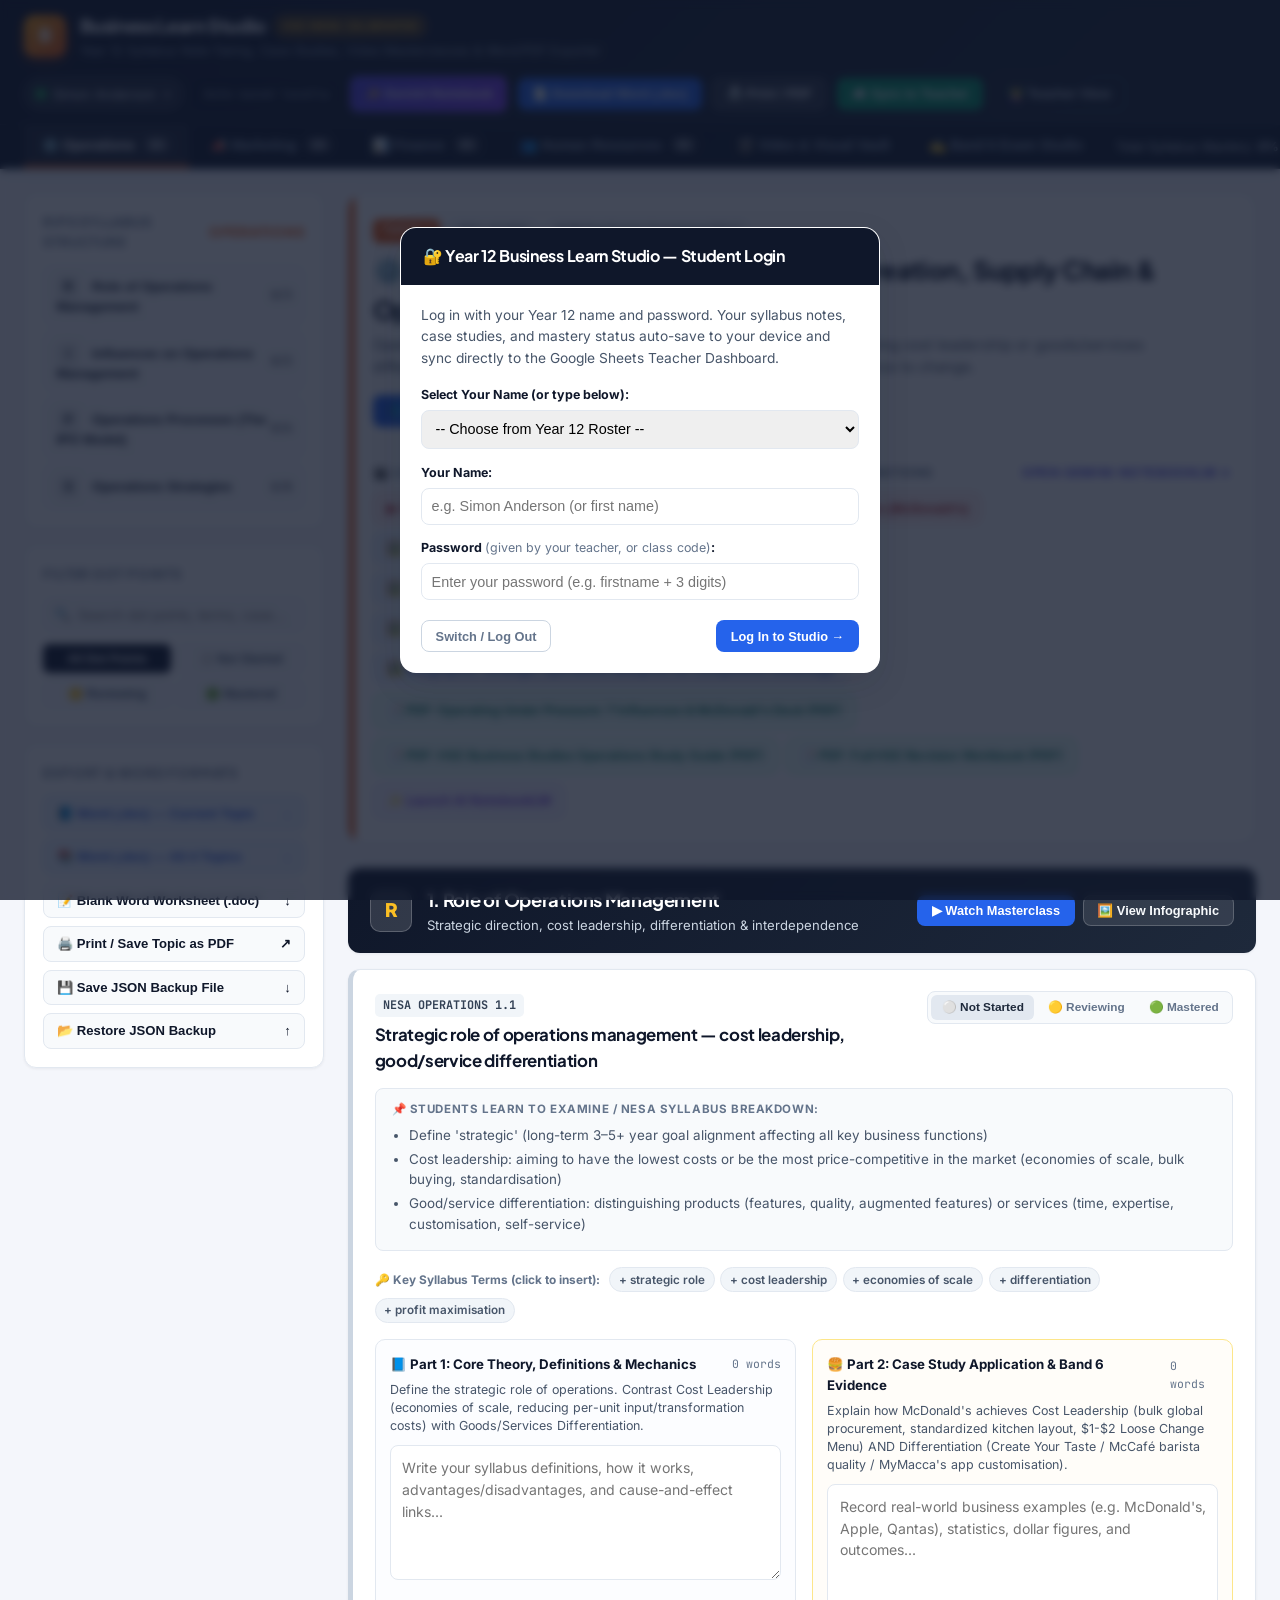
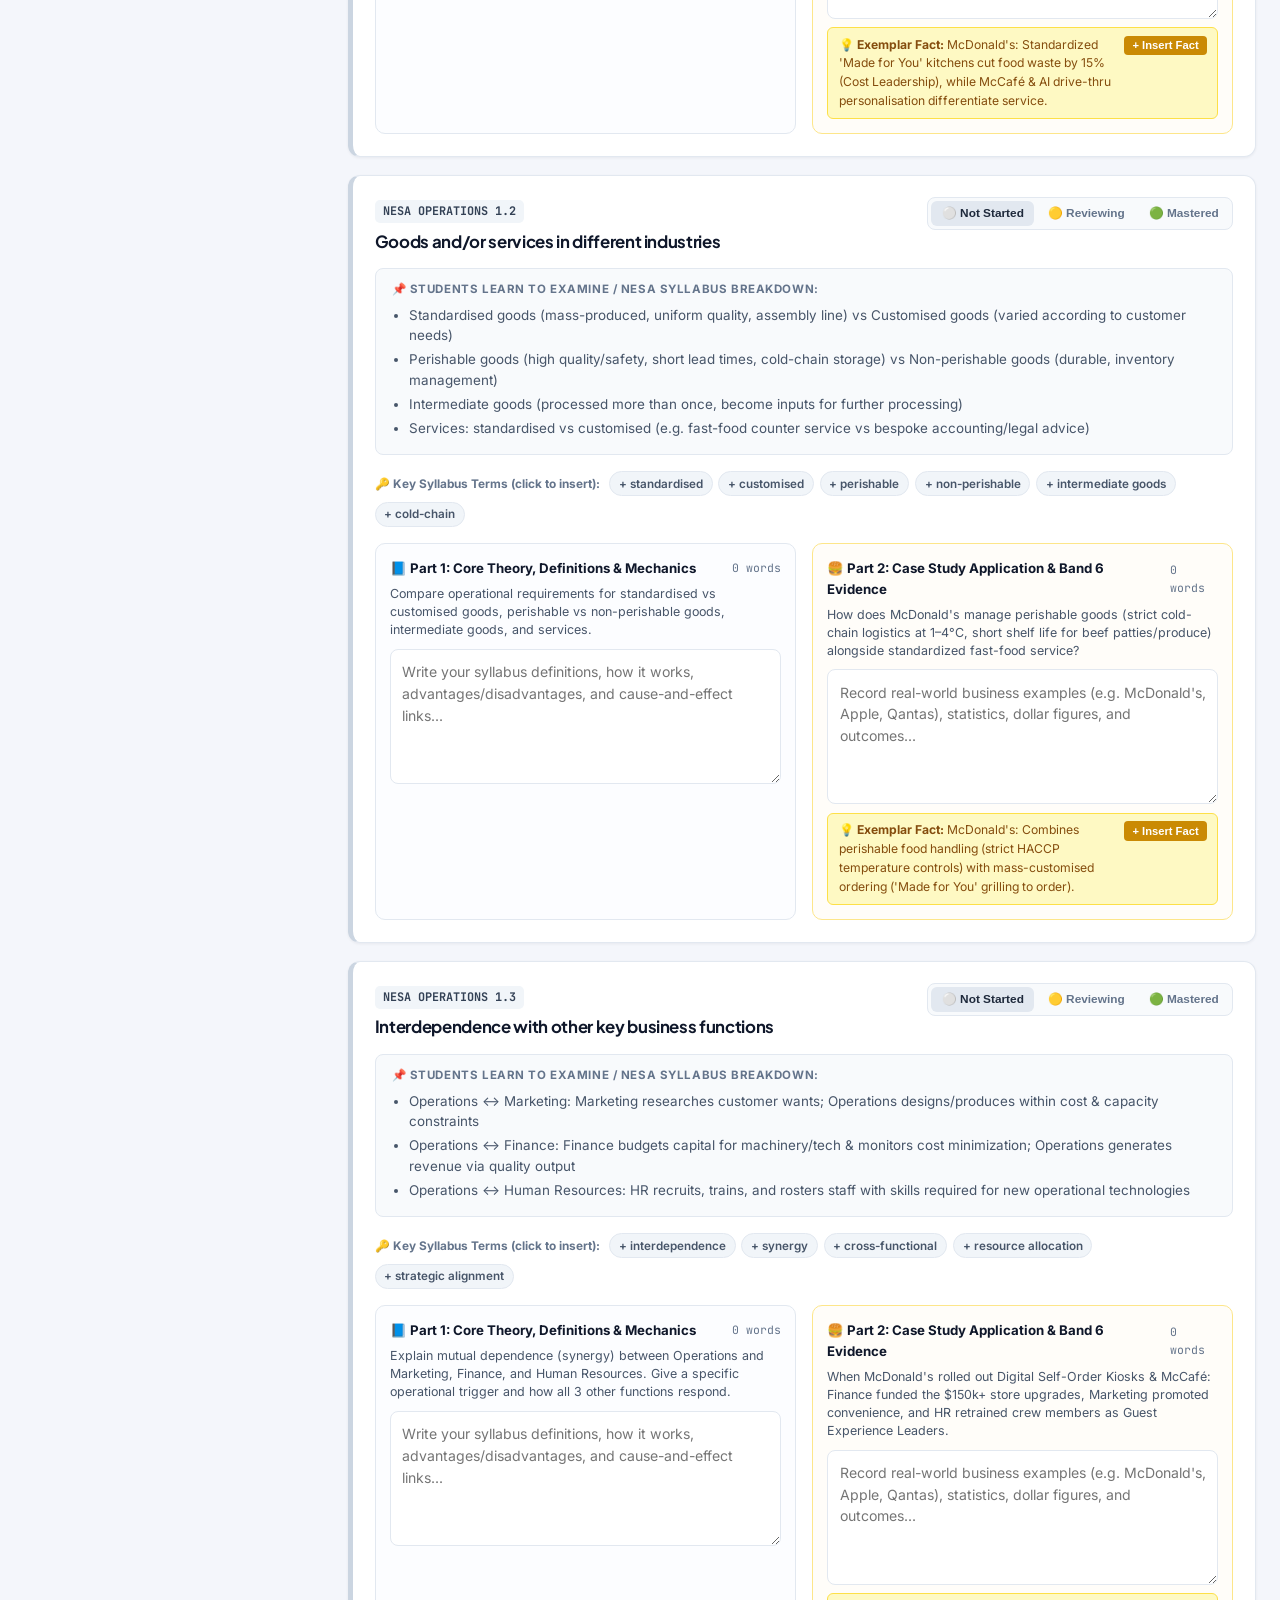
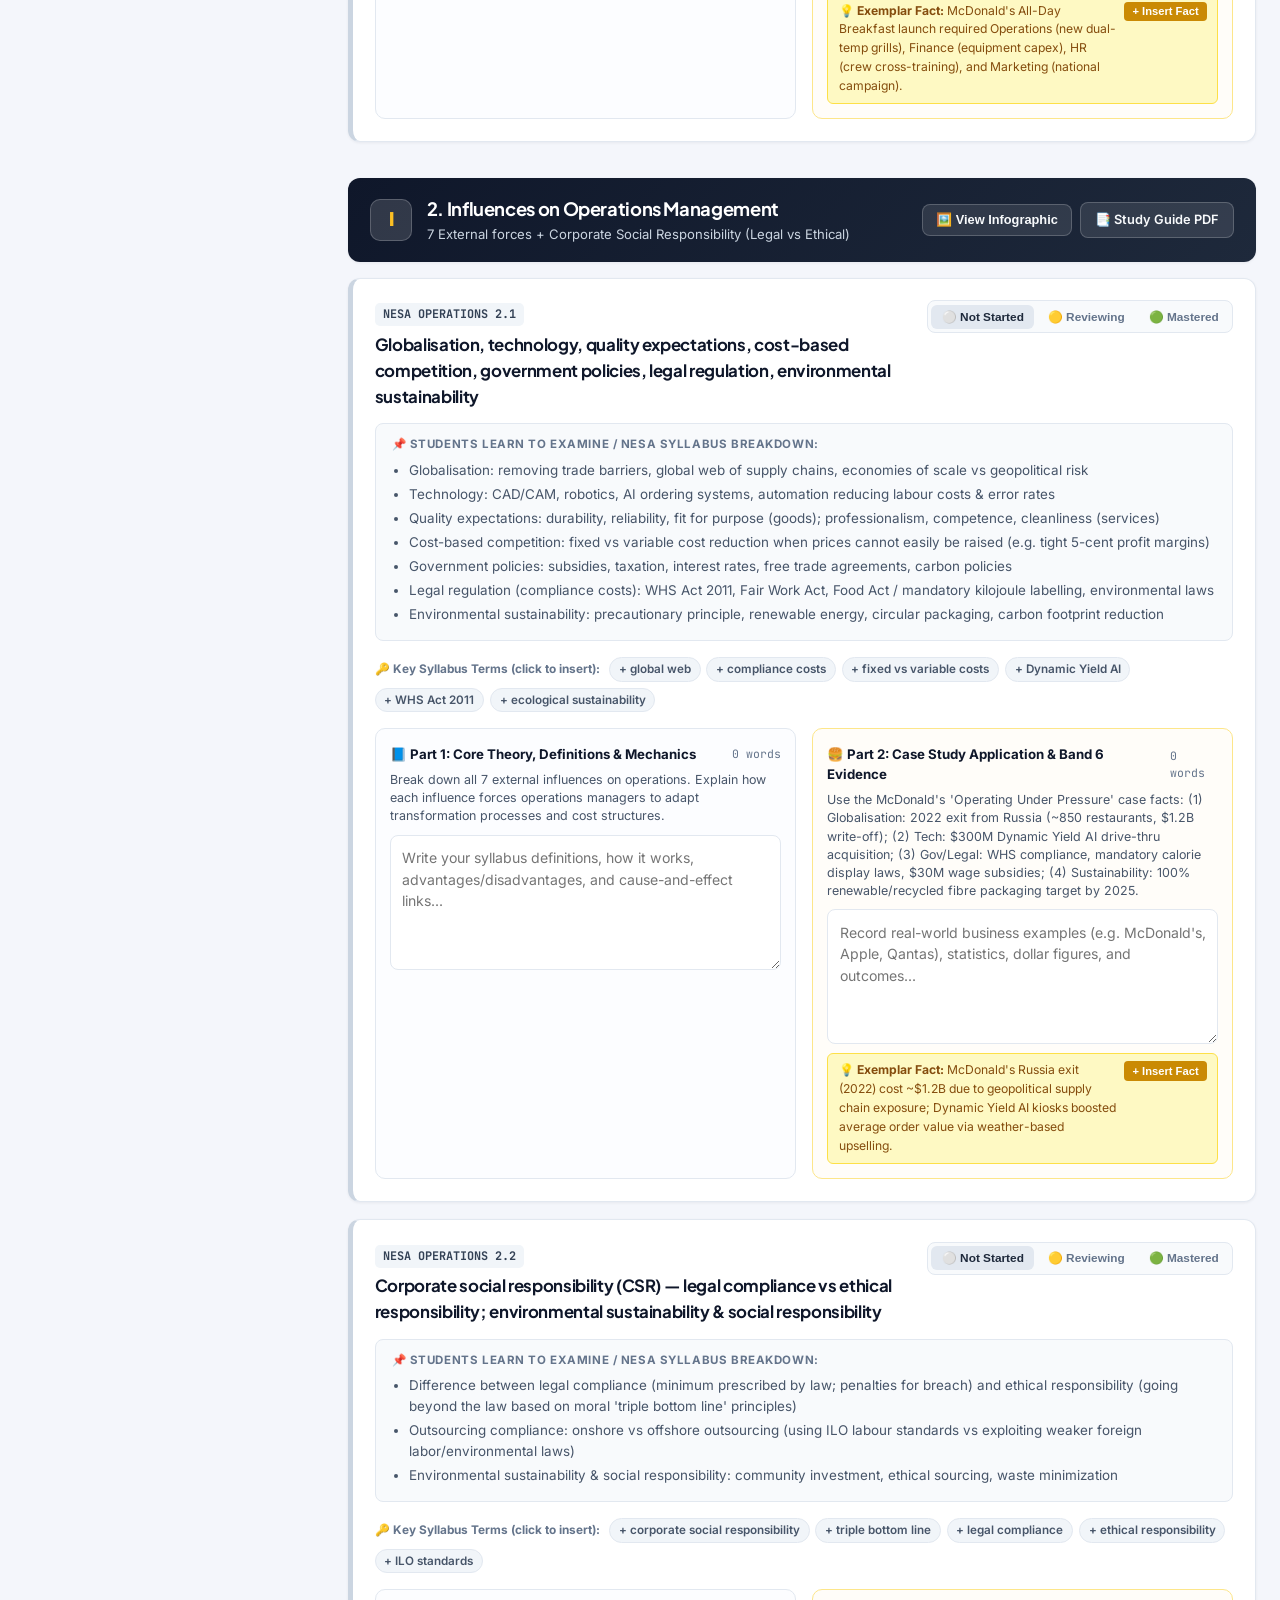
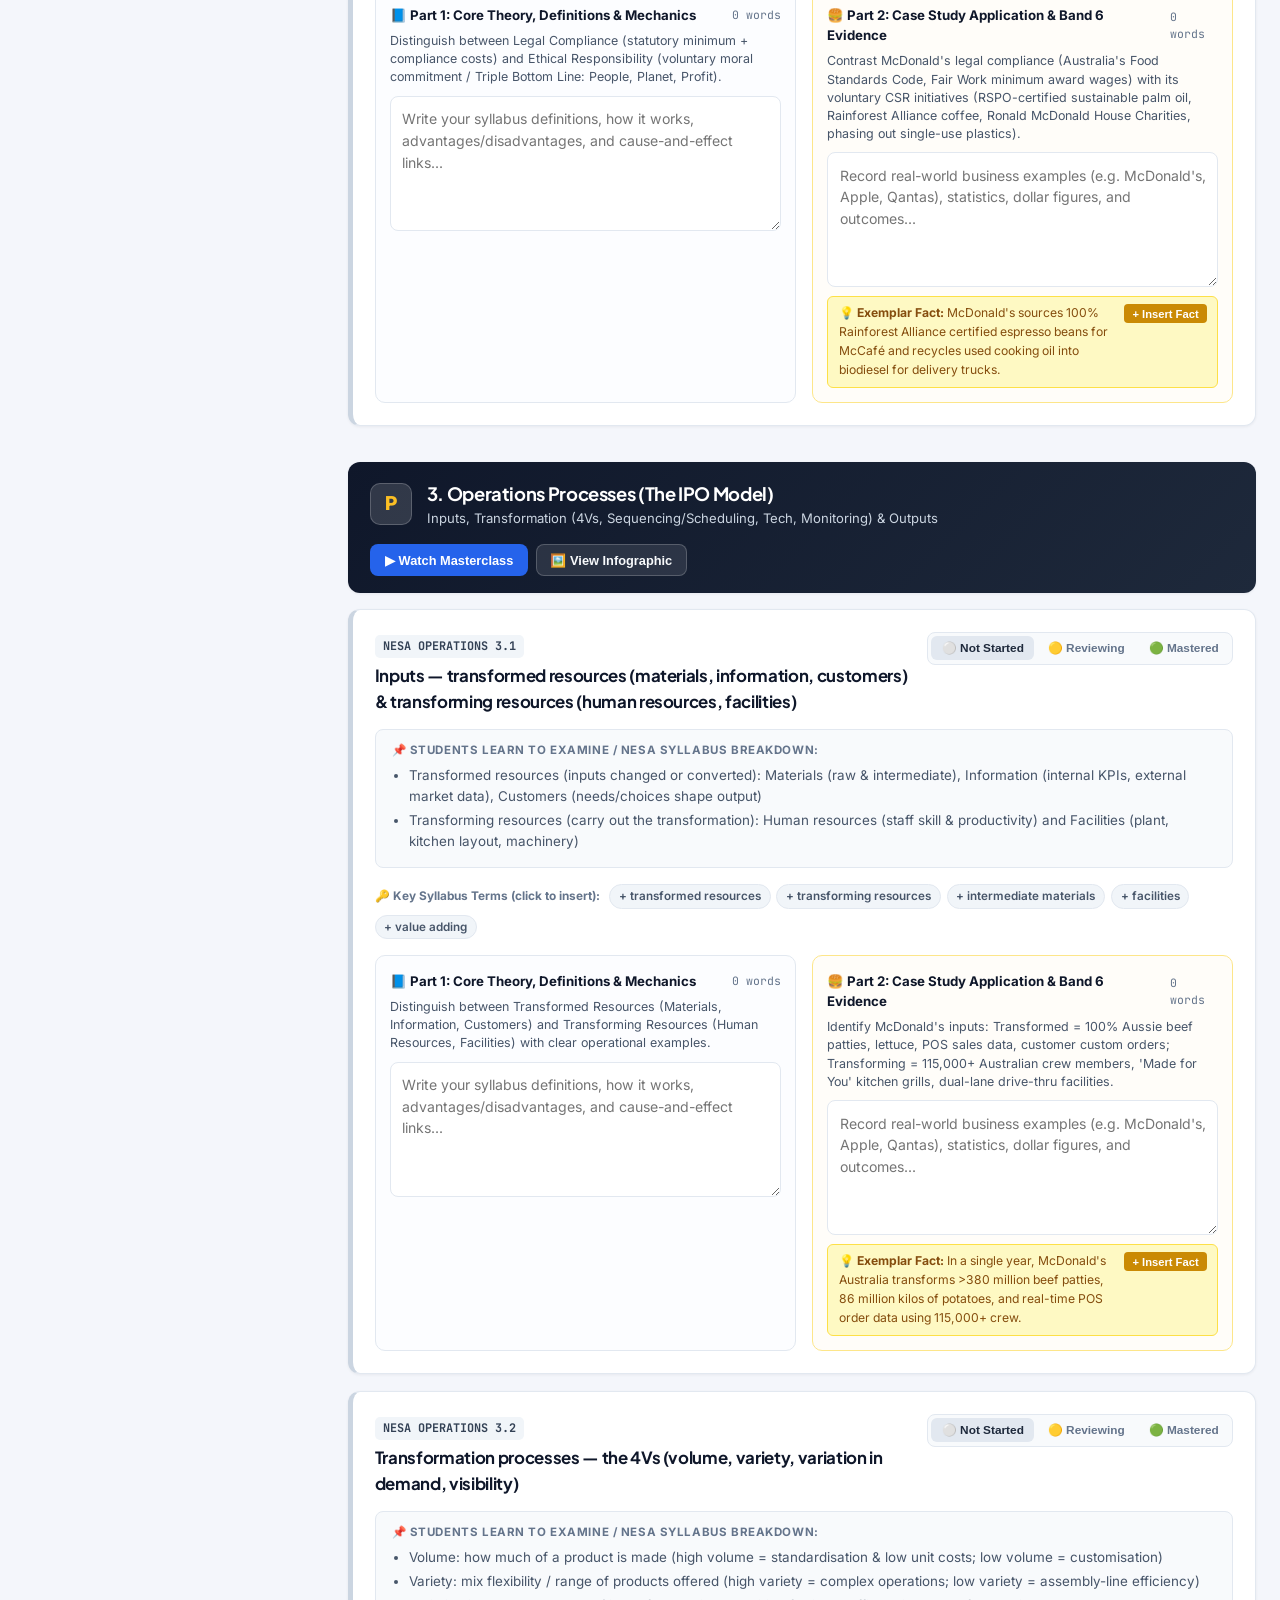
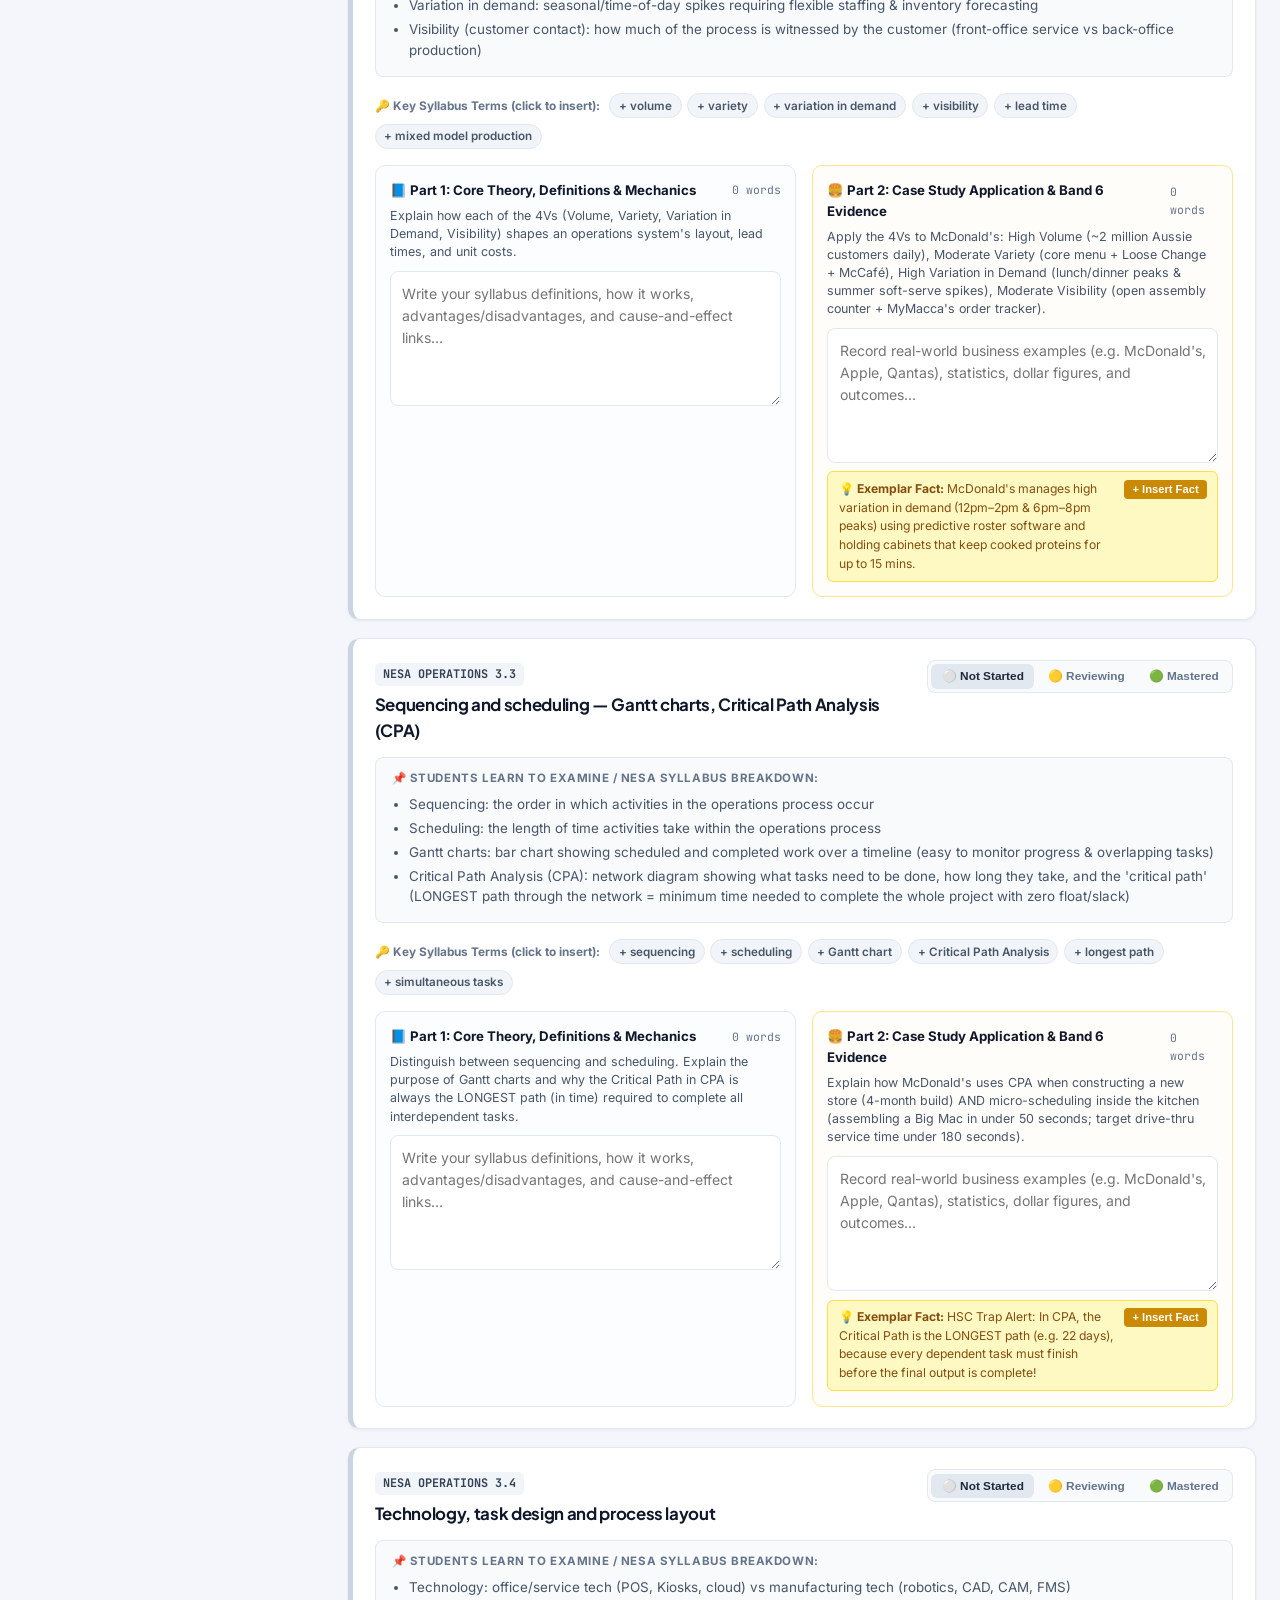
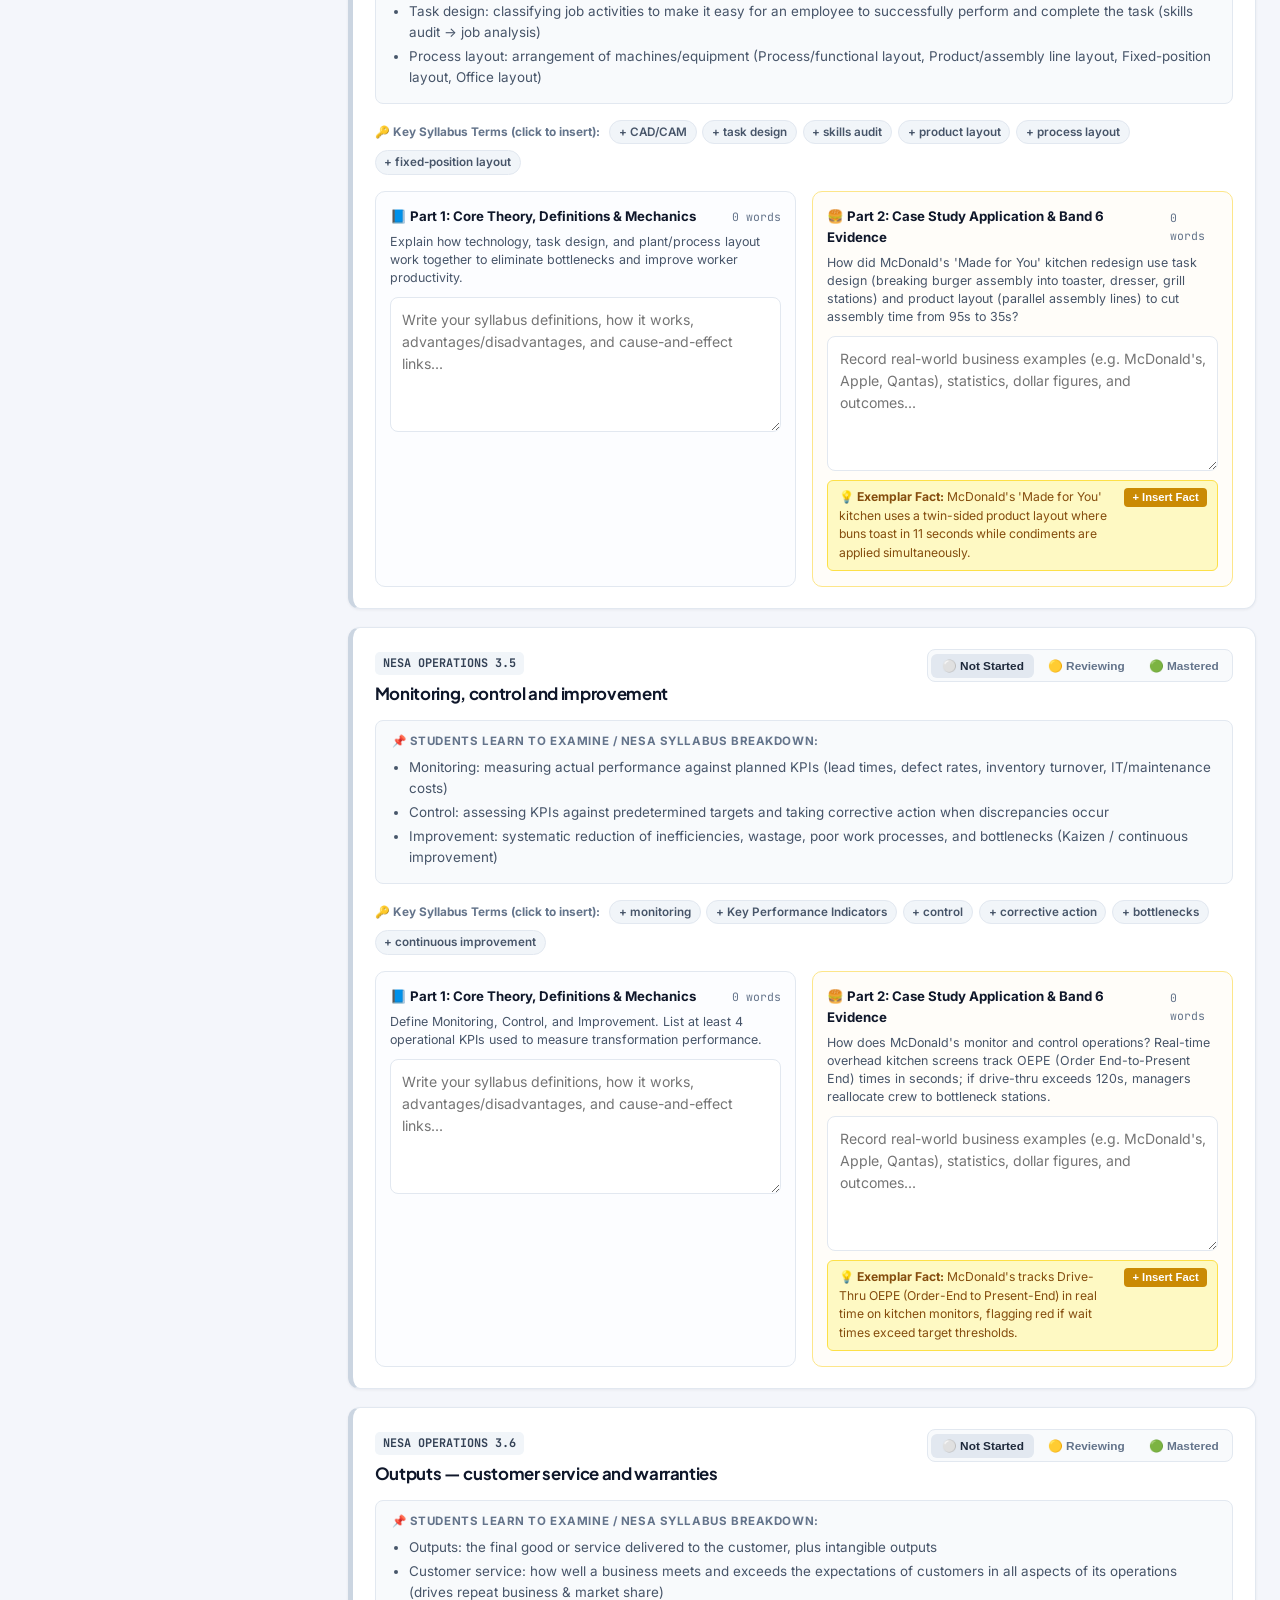
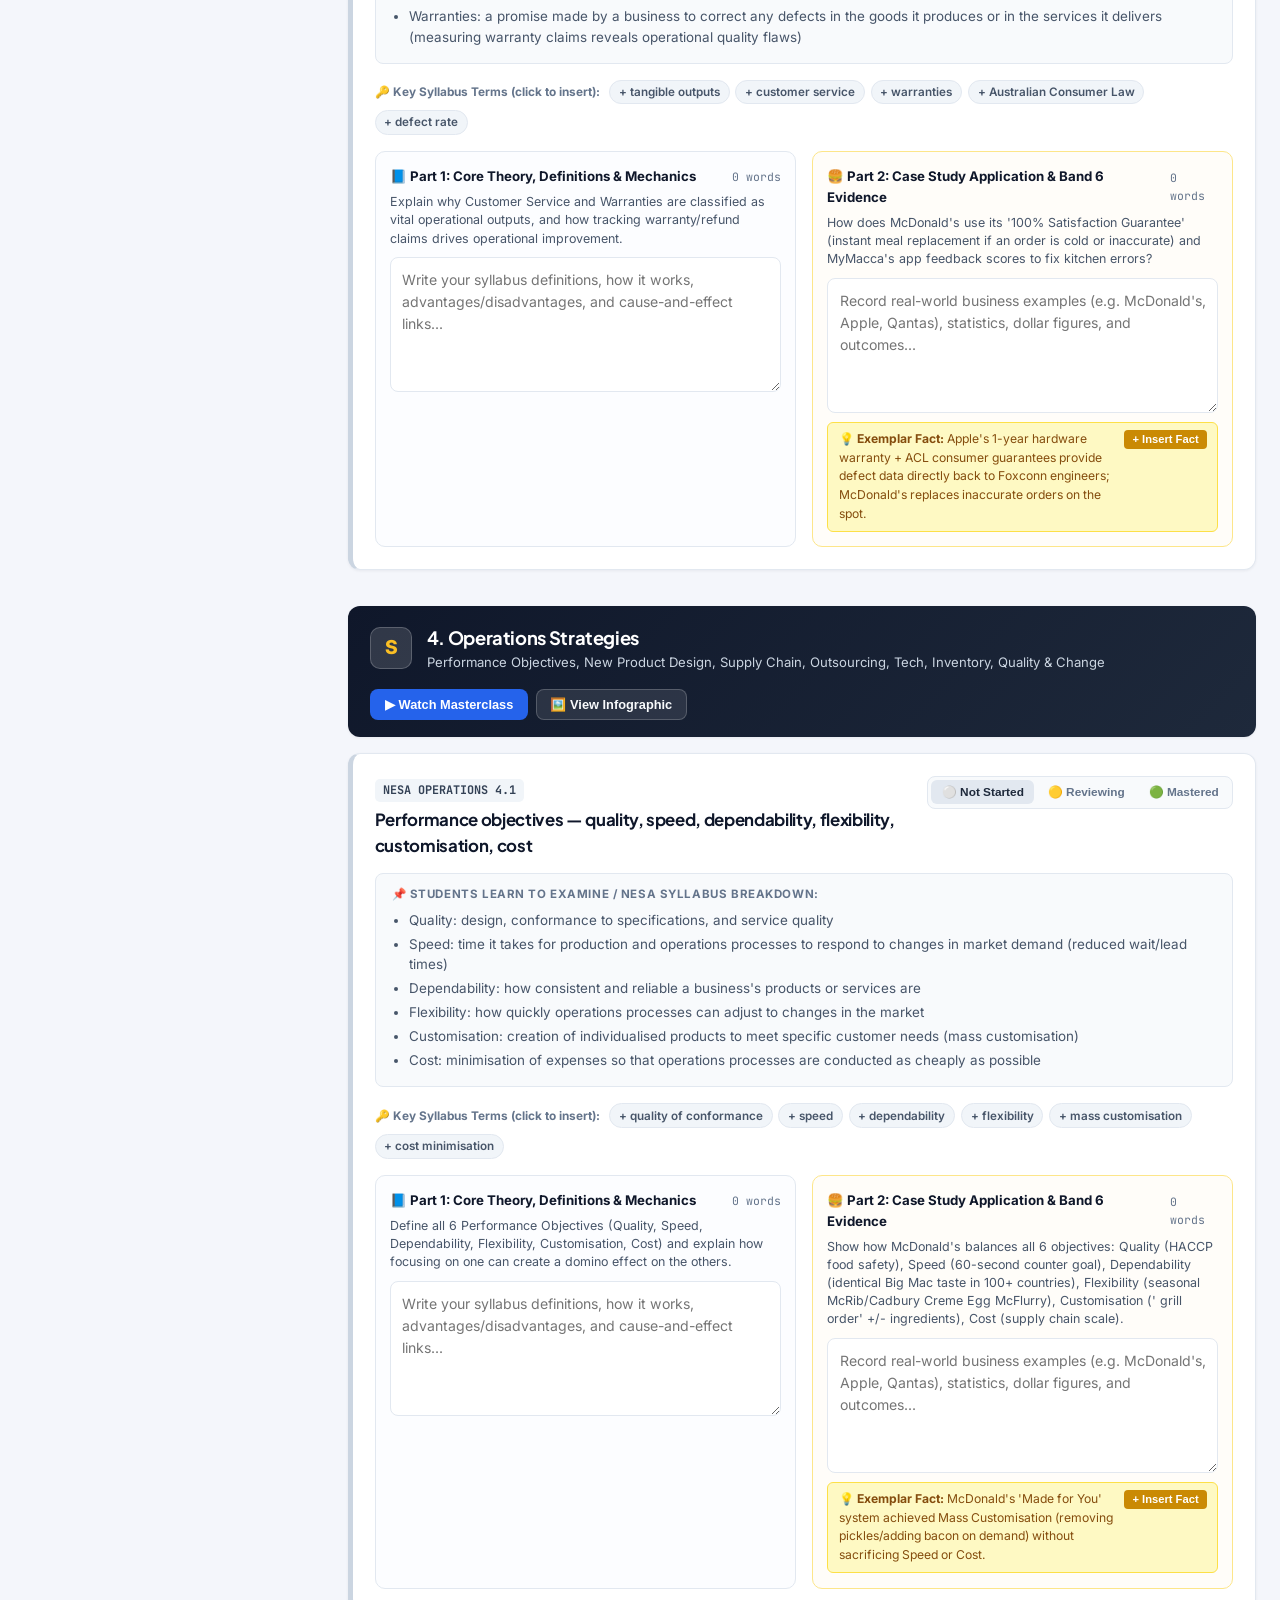
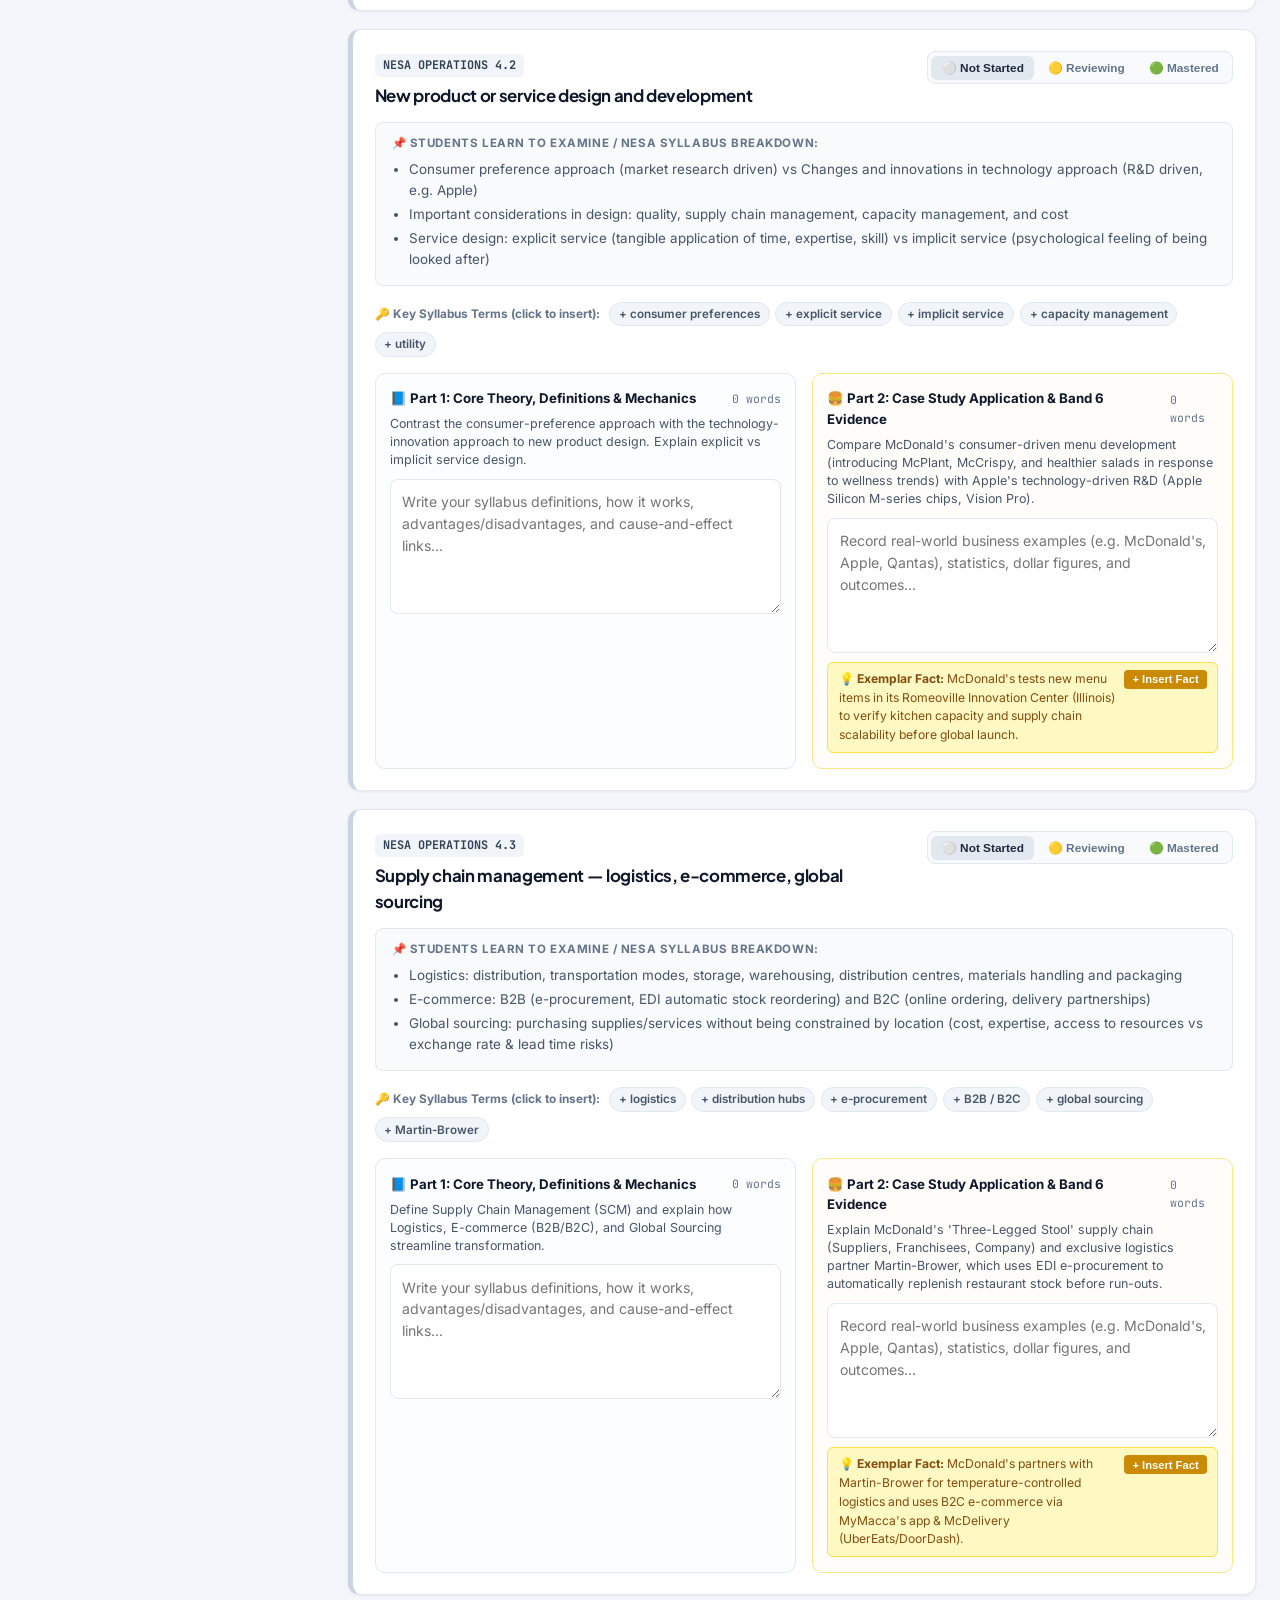
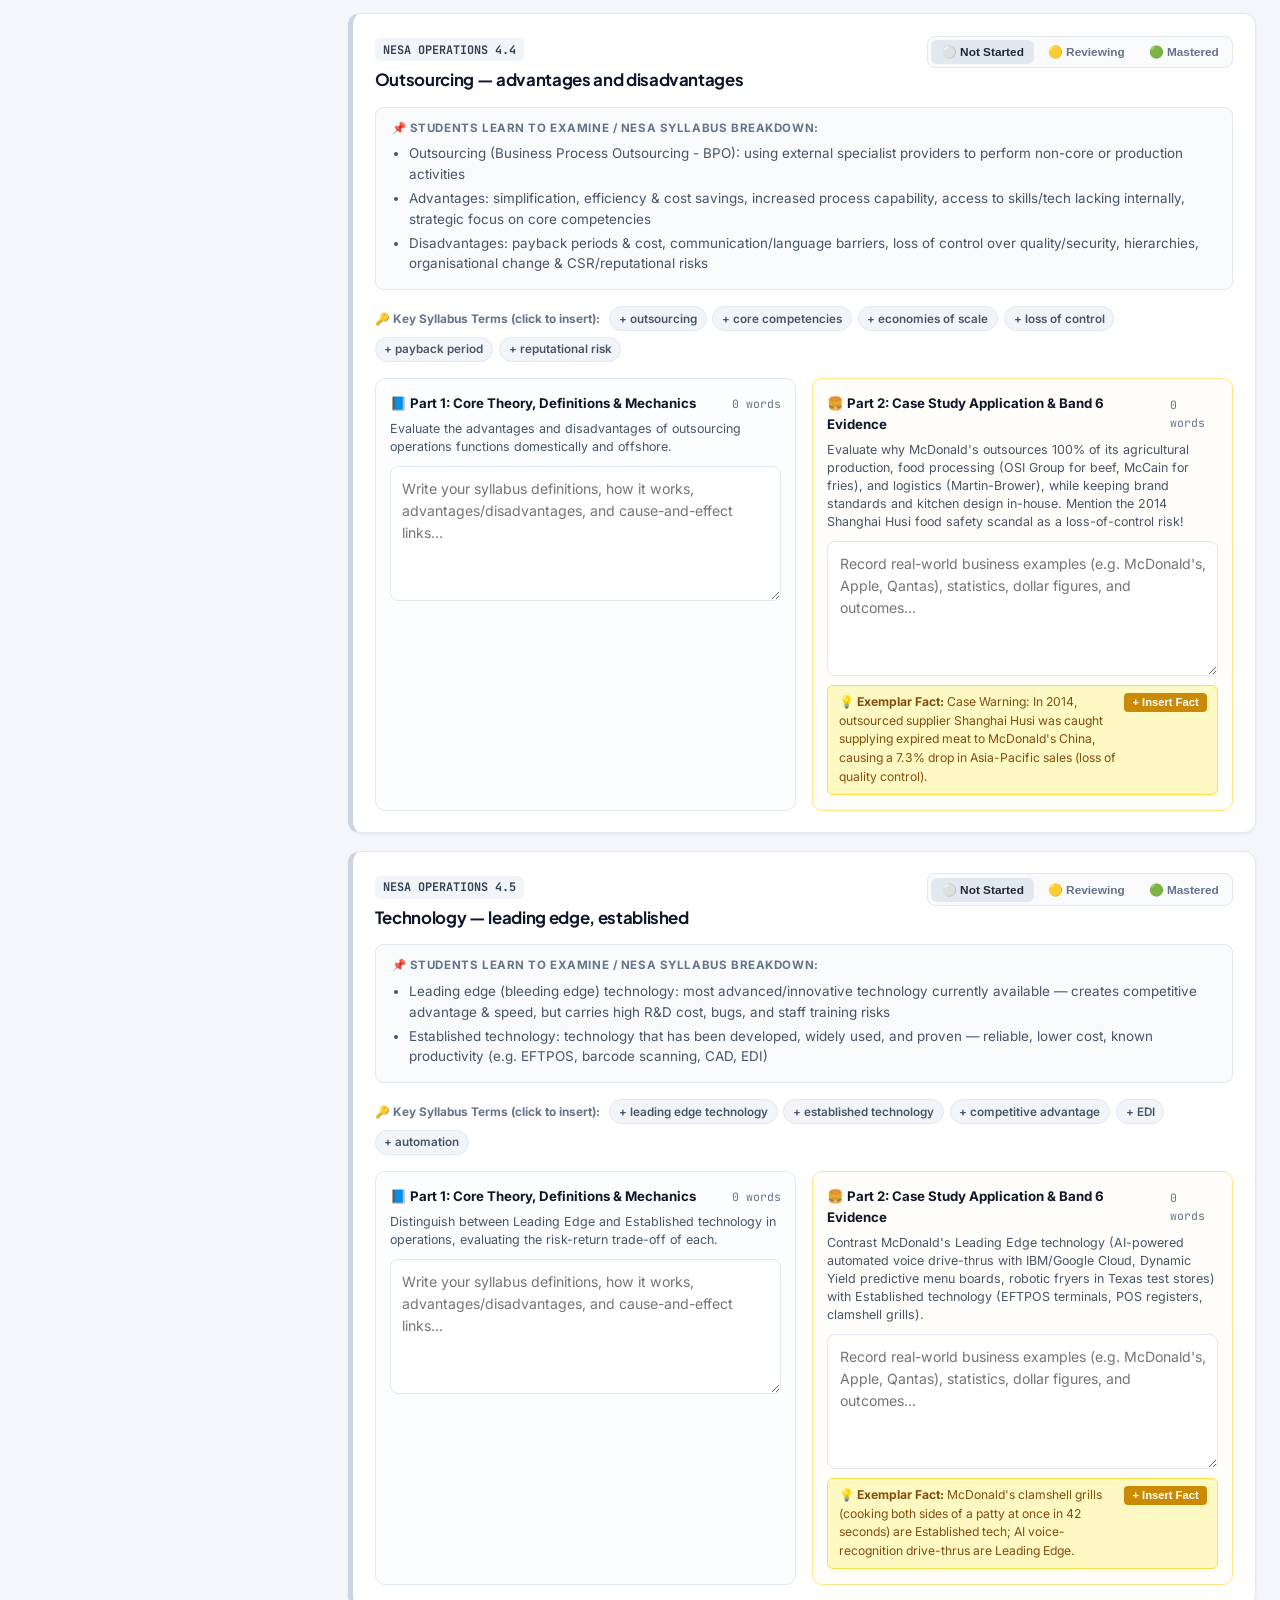
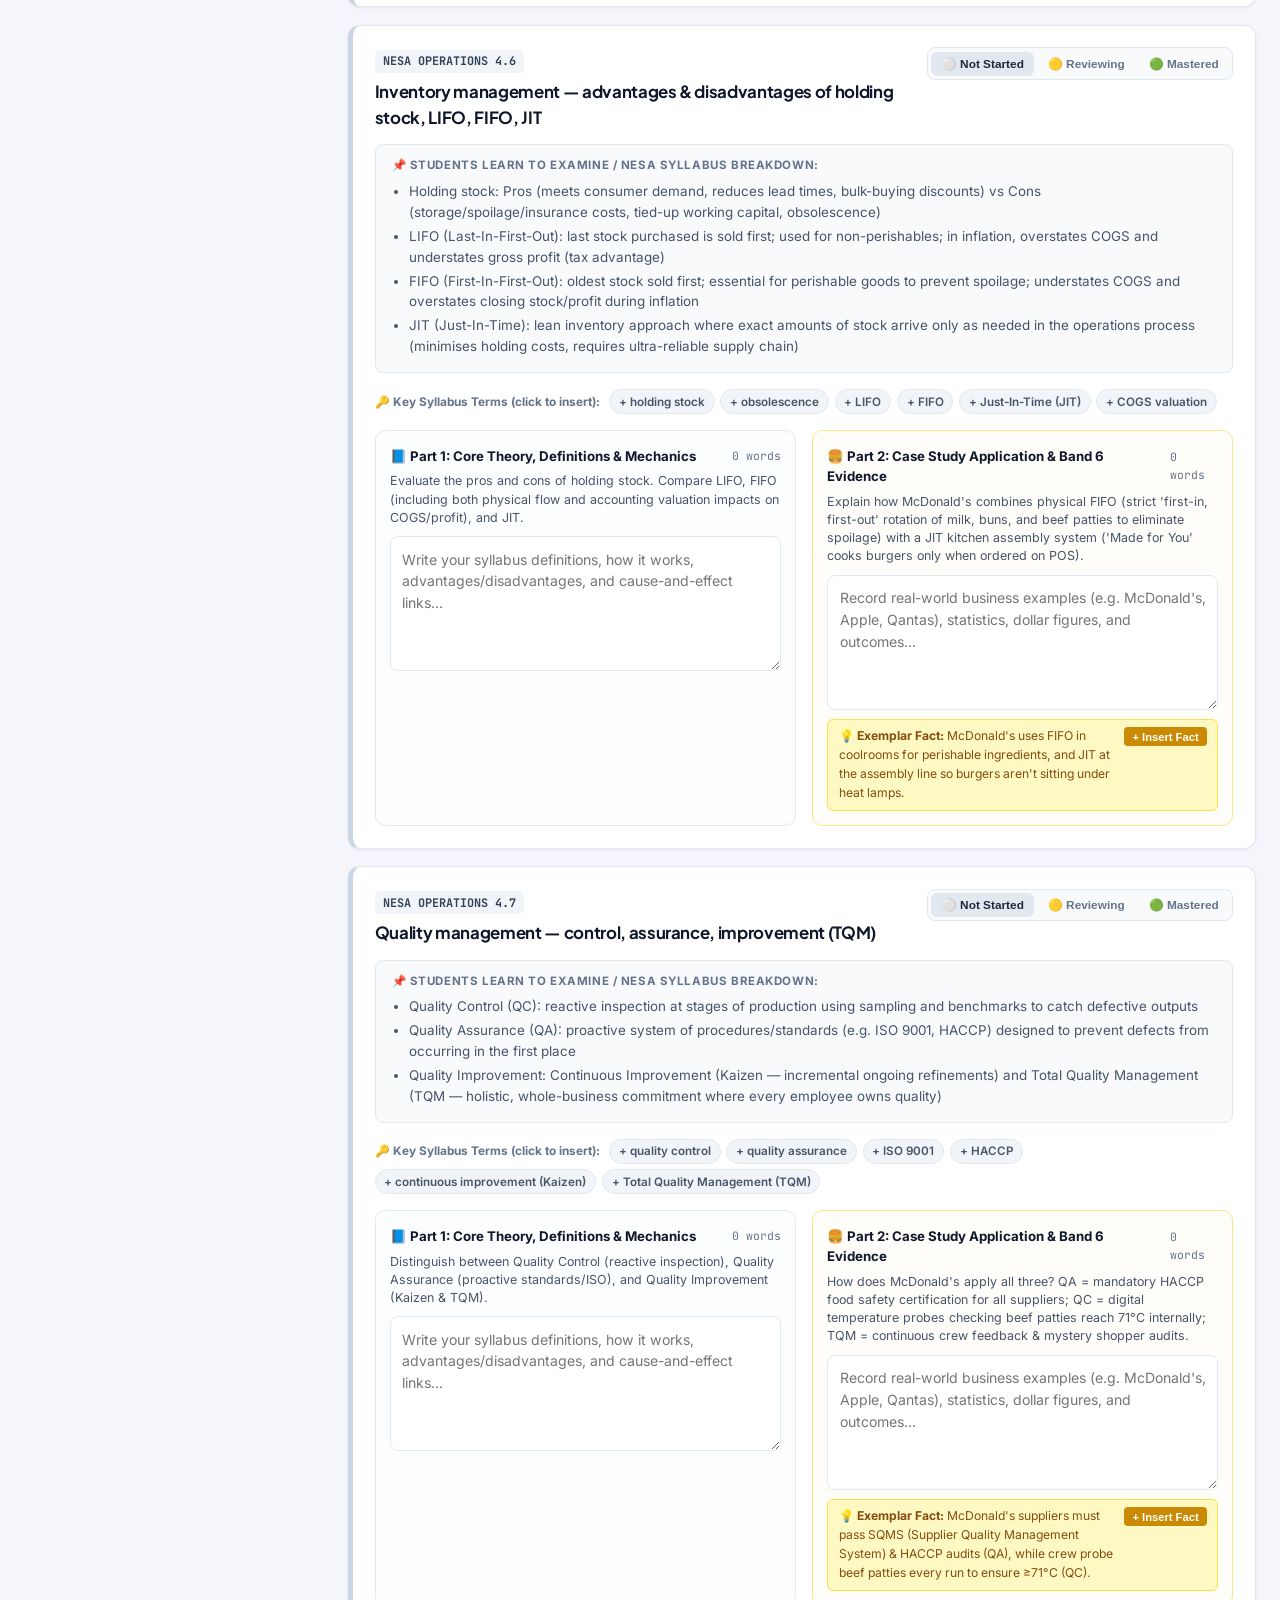
==== commit 6787606a: "Add Year 12 student login passwords, automatic Google Sheets sync, and live Teacher Dashboard cloud " ====
--- a/index.html
+++ b/index.html
@@ -200,29 +200,35 @@
     </div>
 
     <!-- =====================================================================
-         MODAL 3: STUDENT LOGIN / PROFILE SELECTOR
-         ===================================================================== -->
-    <div class="modal-backdrop" id="studentModalBackdrop" onclick="if(event.target===this) closeStudentModal()">
+         MODAL 3: STUDENT LOGIN GATE (NAME + PASSWORD)
+         ===================================================================== -->
+    <div class="modal-backdrop" id="studentModalBackdrop">
         <div class="modal-dialog" style="max-width:480px;">
             <div class="modal-header">
-                <h3>👤 Select or Enter Student Profile</h3>
-                <button class="modal-close-btn" onclick="closeStudentModal()">✕</button>
+                <h3>🔐 Year 12 Business Learn Studio — Student Login</h3>
+                <button class="modal-close-btn" id="loginCloseBtn" onclick="closeStudentModal()" title="Close">✕</button>
             </div>
             <div class="modal-body">
                 <p style="font-size:0.86rem;color:var(--text-secondary);margin-bottom:1rem;">
-                    Your syllabus notes, mastery status, financial ratios, and exam responses are automatically saved to your profile and included on exported Word/PDF study guides.
+                    Log in with your Year 12 name and password. Your syllabus notes, case studies, and mastery status auto-save to your device and sync directly to the Google Sheets Teacher Dashboard.
                 </p>
 
-                <label style="font-size:0.78rem;font-weight:700;display:block;margin-bottom:0.35rem;">Select from Year 12 Class Roster:</label>
-                <select id="rosterSelectInput" style="width:100%;padding:0.6rem;border:1px solid var(--border-light);border-radius:8px;margin-bottom:0.9rem;font-size:0.9rem;" onchange="if(this.value) document.getElementById('customStudentInput').value = this.value">
-                    <option value="">-- Choose your name --</option>
+                <label style="font-size:0.78rem;font-weight:700;display:block;margin-bottom:0.35rem;">Select Your Name (or type below):</label>
+                <select id="rosterSelectInput" style="width:100%;padding:0.6rem;border:1px solid var(--border-light);border-radius:8px;margin-bottom:0.85rem;font-size:0.9rem;" onchange="if(this.value) document.getElementById('customStudentInput').value = this.value">
+                    <option value="">-- Choose from Year 12 Class Roster --</option>
                 </select>
 
-                <label style="font-size:0.78rem;font-weight:700;display:block;margin-bottom:0.35rem;">Or Enter Your Full Name:</label>
-                <input type="text" id="customStudentInput" placeholder="e.g. Simon Anderson" style="width:100%;padding:0.6rem;border:1px solid var(--border-light);border-radius:8px;margin-bottom:1.1rem;font-size:0.9rem;">
-
-                <div style="display:flex;justify-content:flex-end;gap:0.5rem;">
-                    <button class="btn-action btn-word" onclick="saveStudentProfile()">Save &amp; Continue</button>
+                <label style="font-size:0.78rem;font-weight:700;display:block;margin-bottom:0.35rem;">Your Name:</label>
+                <input type="text" id="customStudentInput" placeholder="e.g. Simon Anderson (or first name)" style="width:100%;padding:0.6rem;border:1px solid var(--border-light);border-radius:8px;margin-bottom:0.85rem;font-size:0.9rem;" onkeydown="if(event.key==='Enter') saveStudentProfile()">
+
+                <label style="font-size:0.78rem;font-weight:700;display:block;margin-bottom:0.35rem;">Password <span style="font-weight:400;color:var(--text-muted);">(given by your teacher, or class code)</span>:</label>
+                <input type="password" id="studentPasswordInput" placeholder="Enter your password (e.g. firstname + 3 digits)" style="width:100%;padding:0.6rem;border:1px solid var(--border-light);border-radius:8px;margin-bottom:0.75rem;font-size:0.9rem;" onkeydown="if(event.key==='Enter') saveStudentProfile()">
+
+                <div id="loginErrorBox" style="display:none;background:#fef2f2;border:1px solid #fecaca;color:#b91c1c;padding:0.55rem 0.75rem;border-radius:6px;font-size:0.82rem;margin-bottom:0.85rem;"></div>
+
+                <div style="display:flex;justify-content:space-between;align-items:center;gap:0.5rem;margin-top:0.5rem;">
+                    <button class="btn-action btn-ghost" style="color:#64748b;border-color:#cbd5e1;" onclick="logoutStudent()">Switch / Log Out</button>
+                    <button class="btn-action btn-word" onclick="saveStudentProfile()">Log In to Studio →</button>
                 </div>
             </div>
         </div>
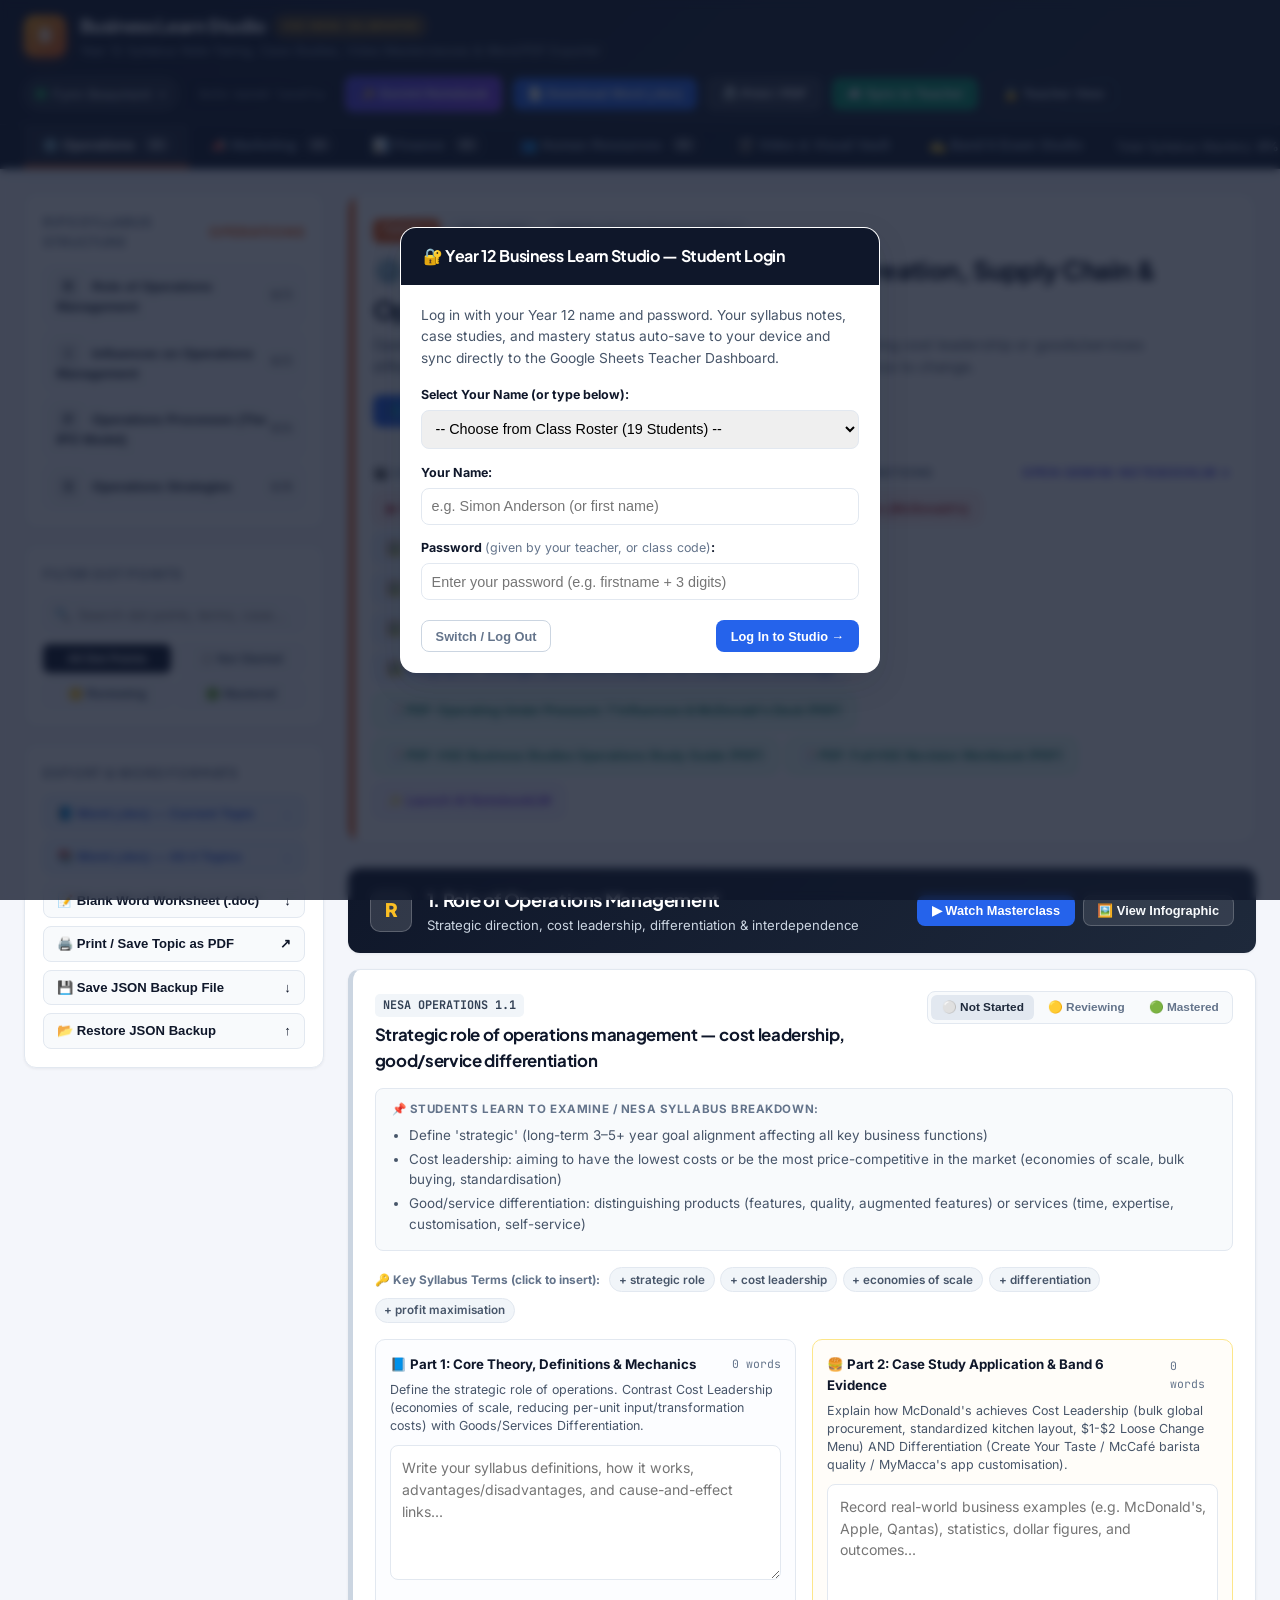
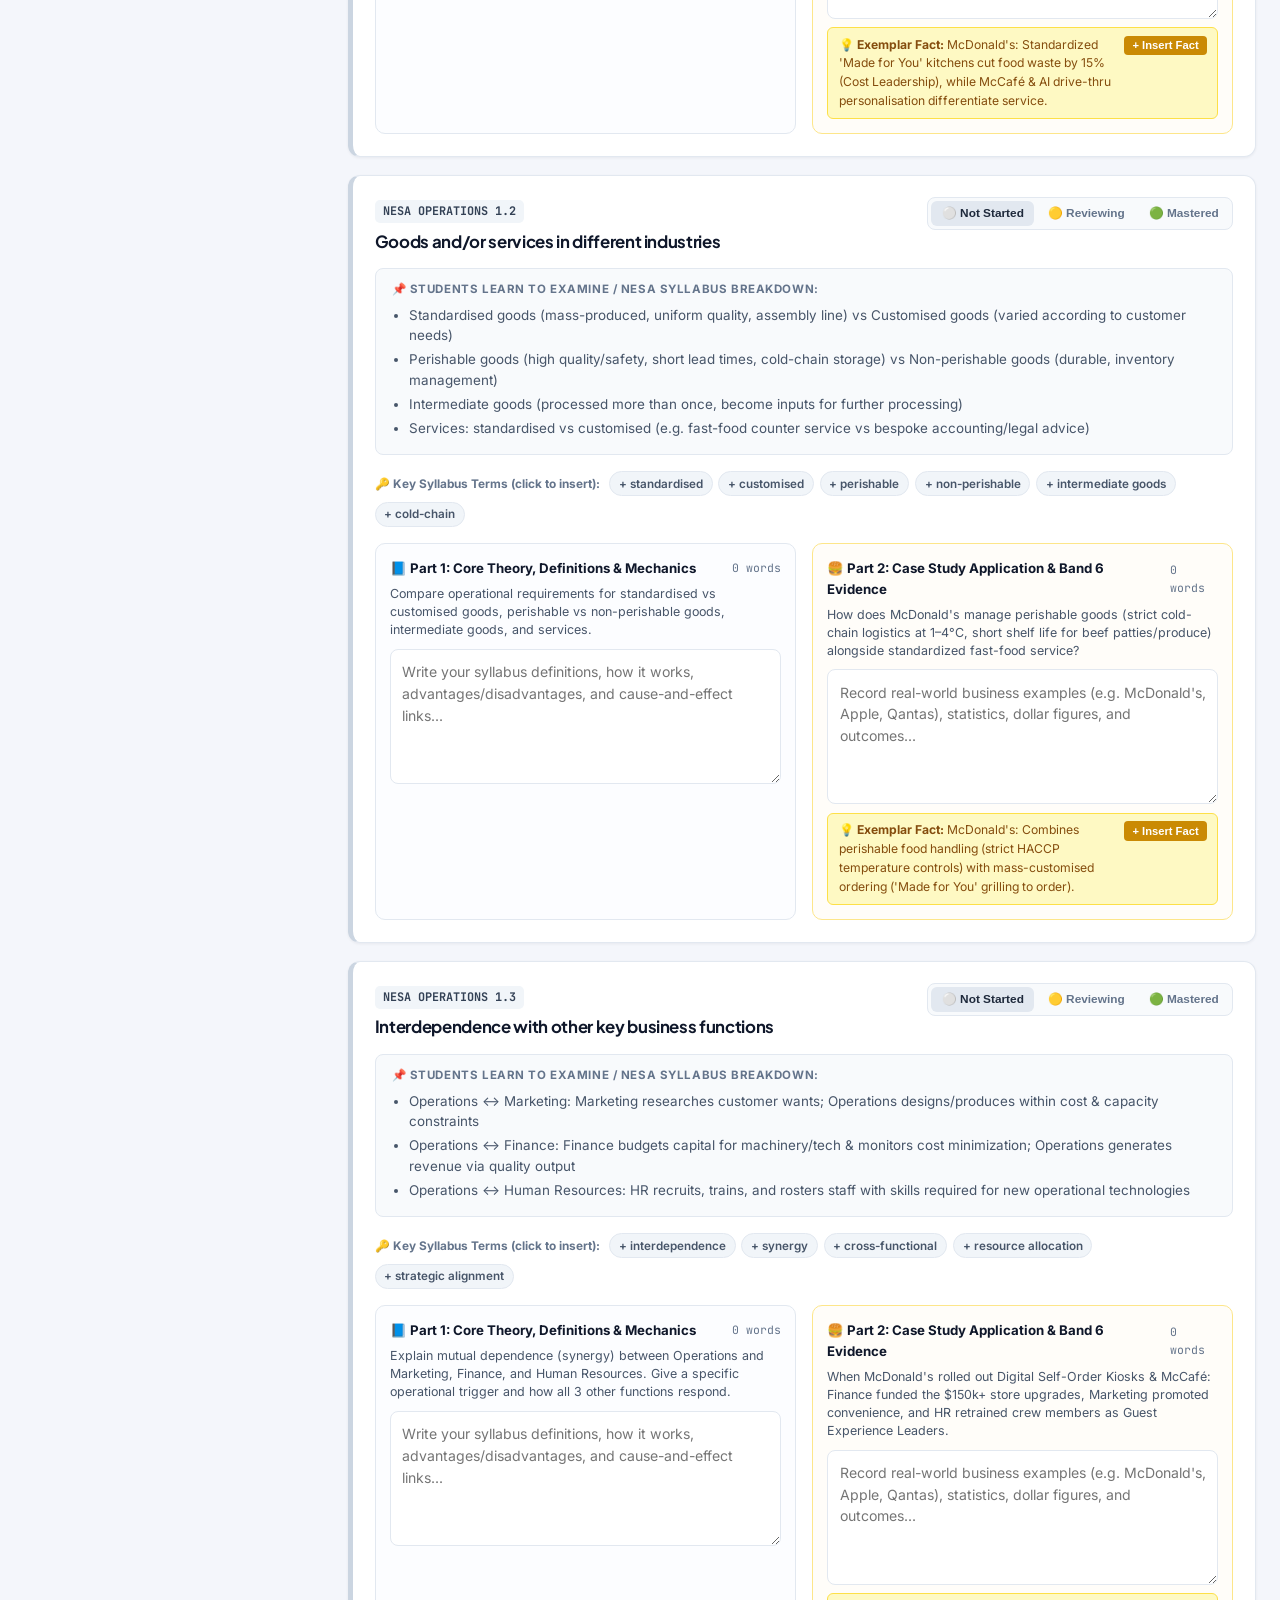
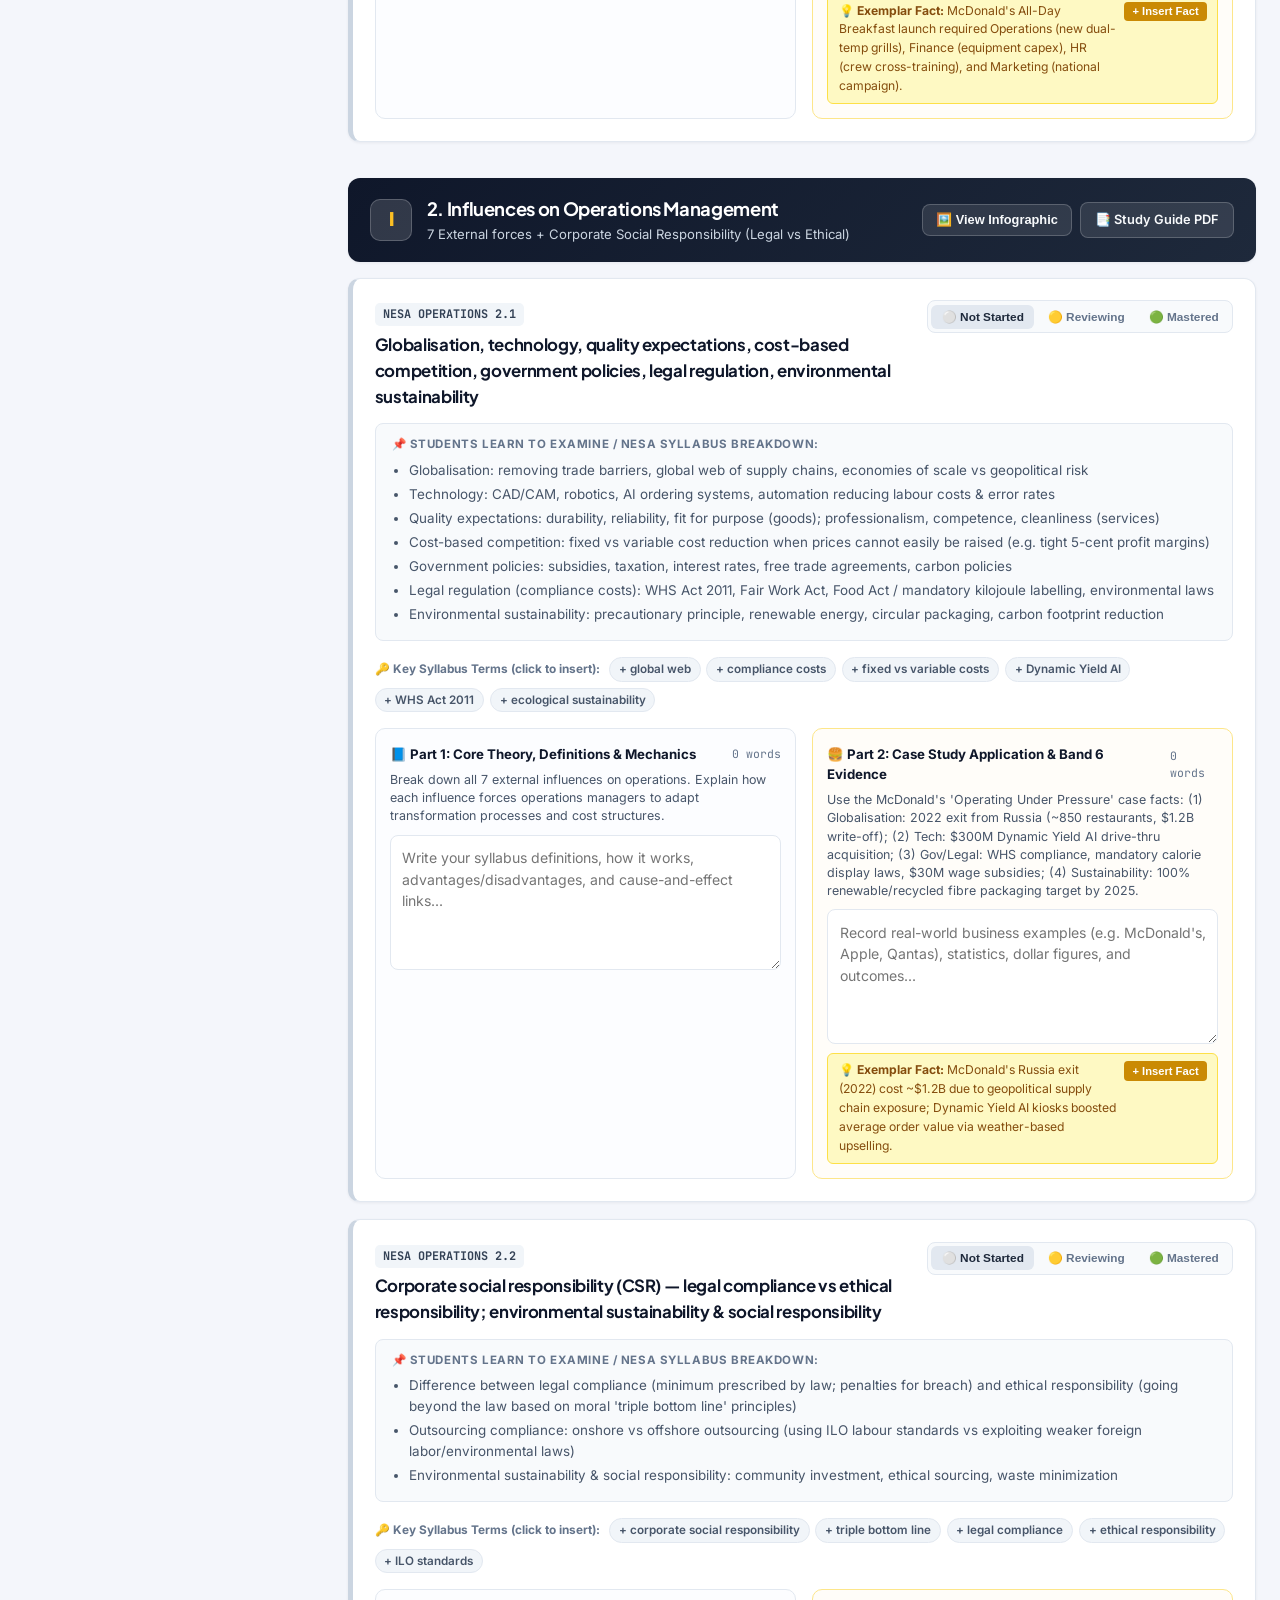
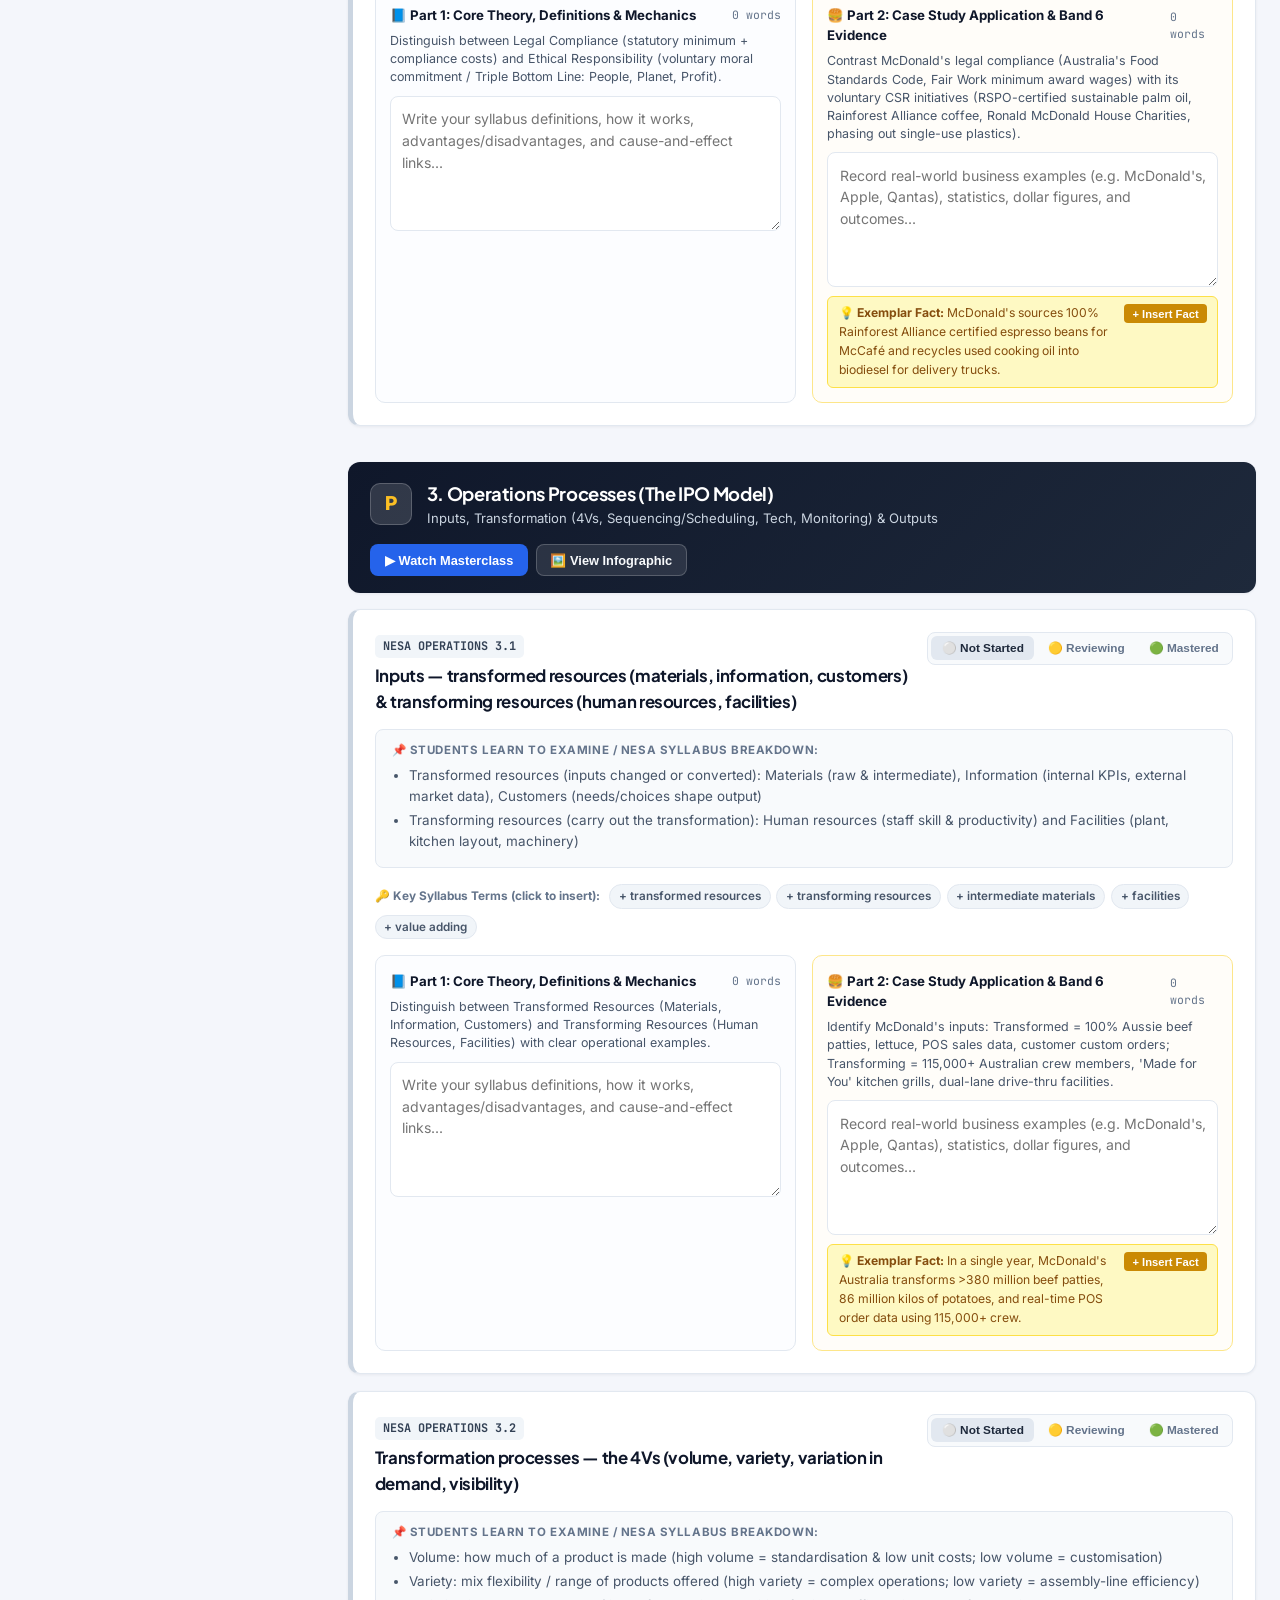
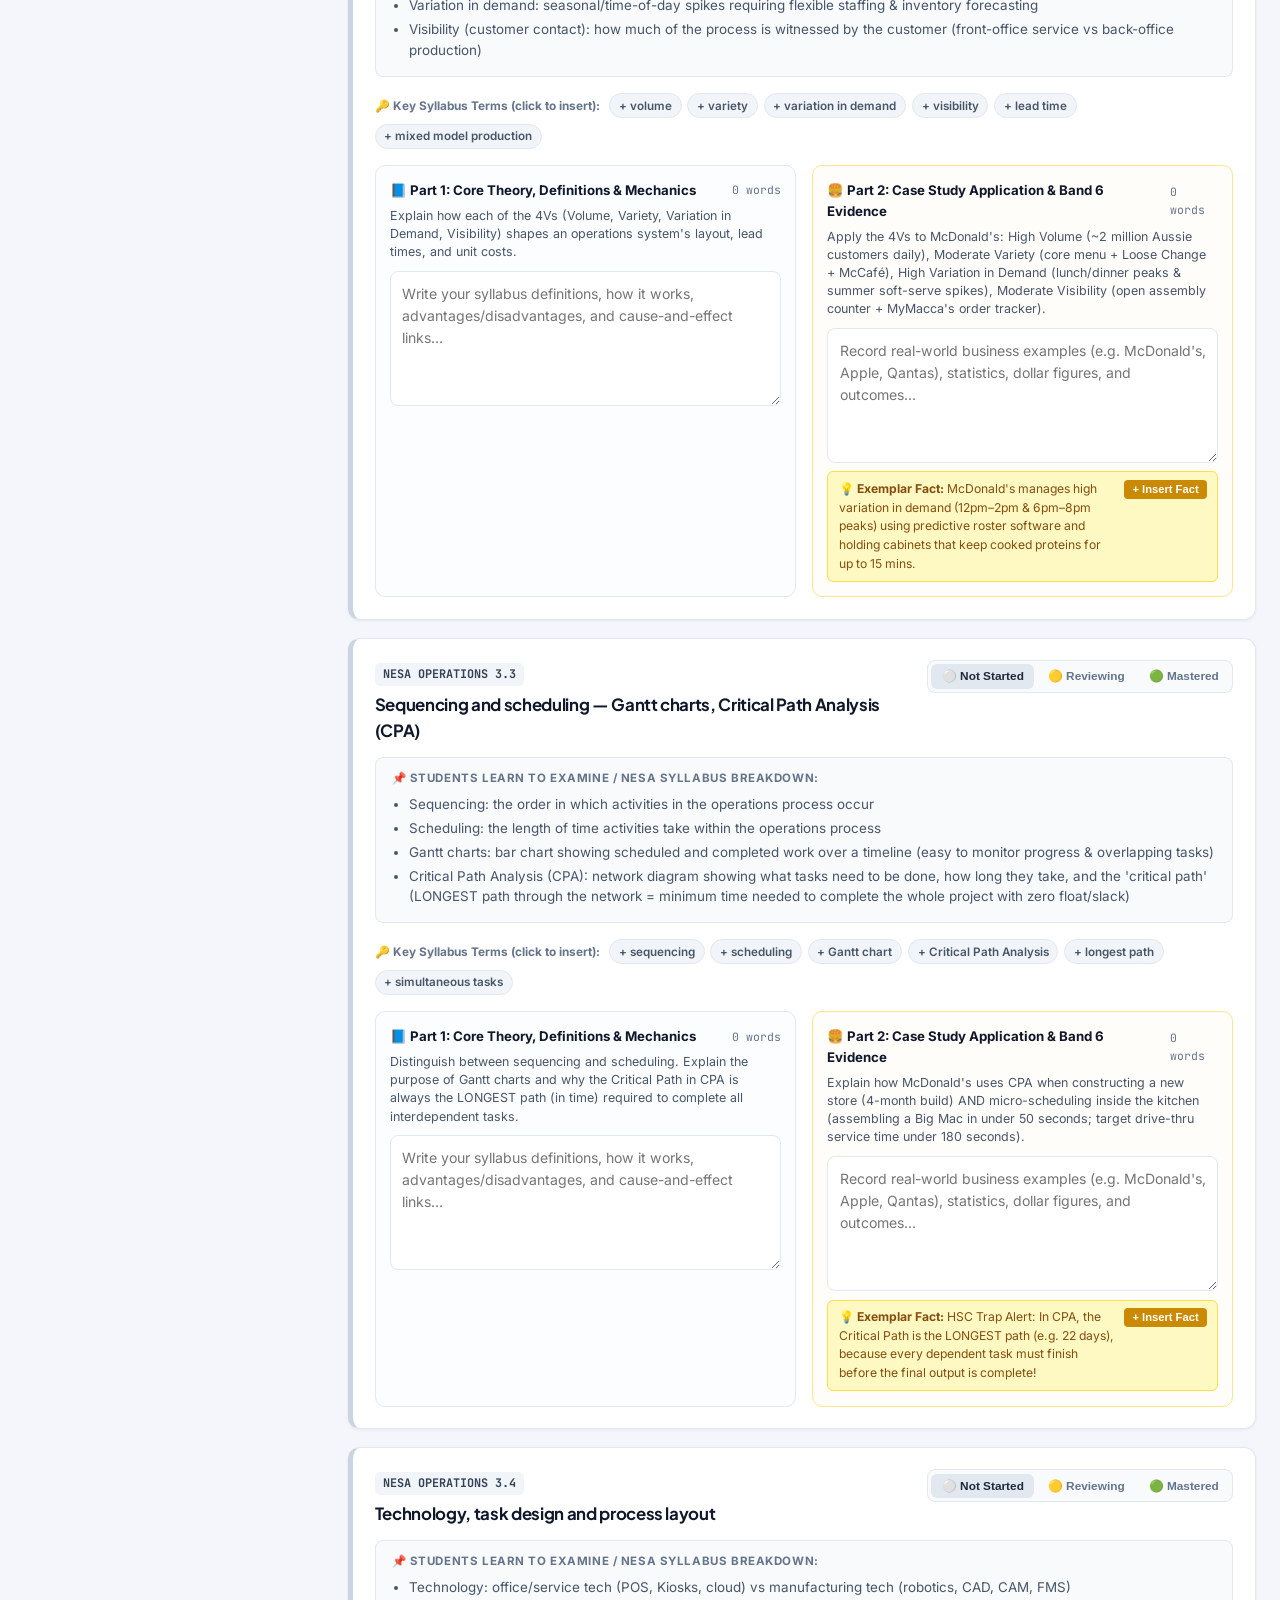
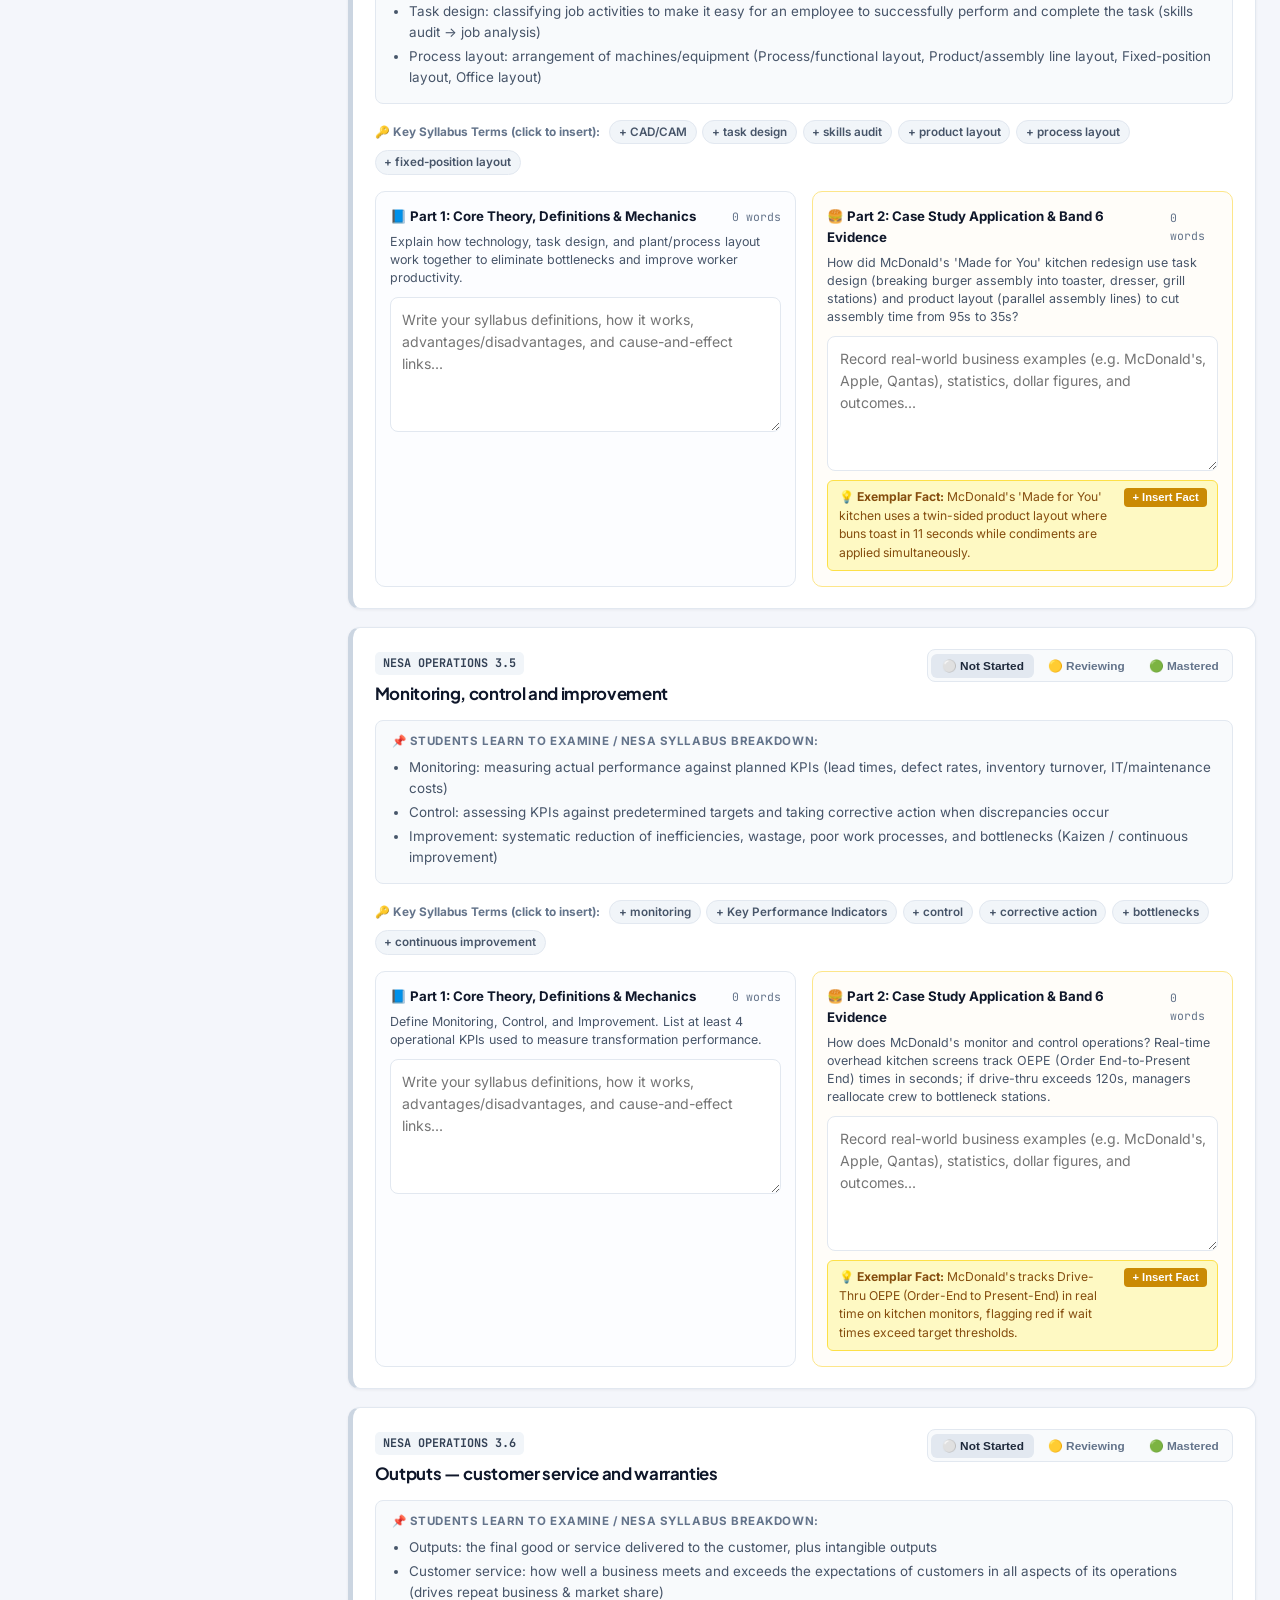
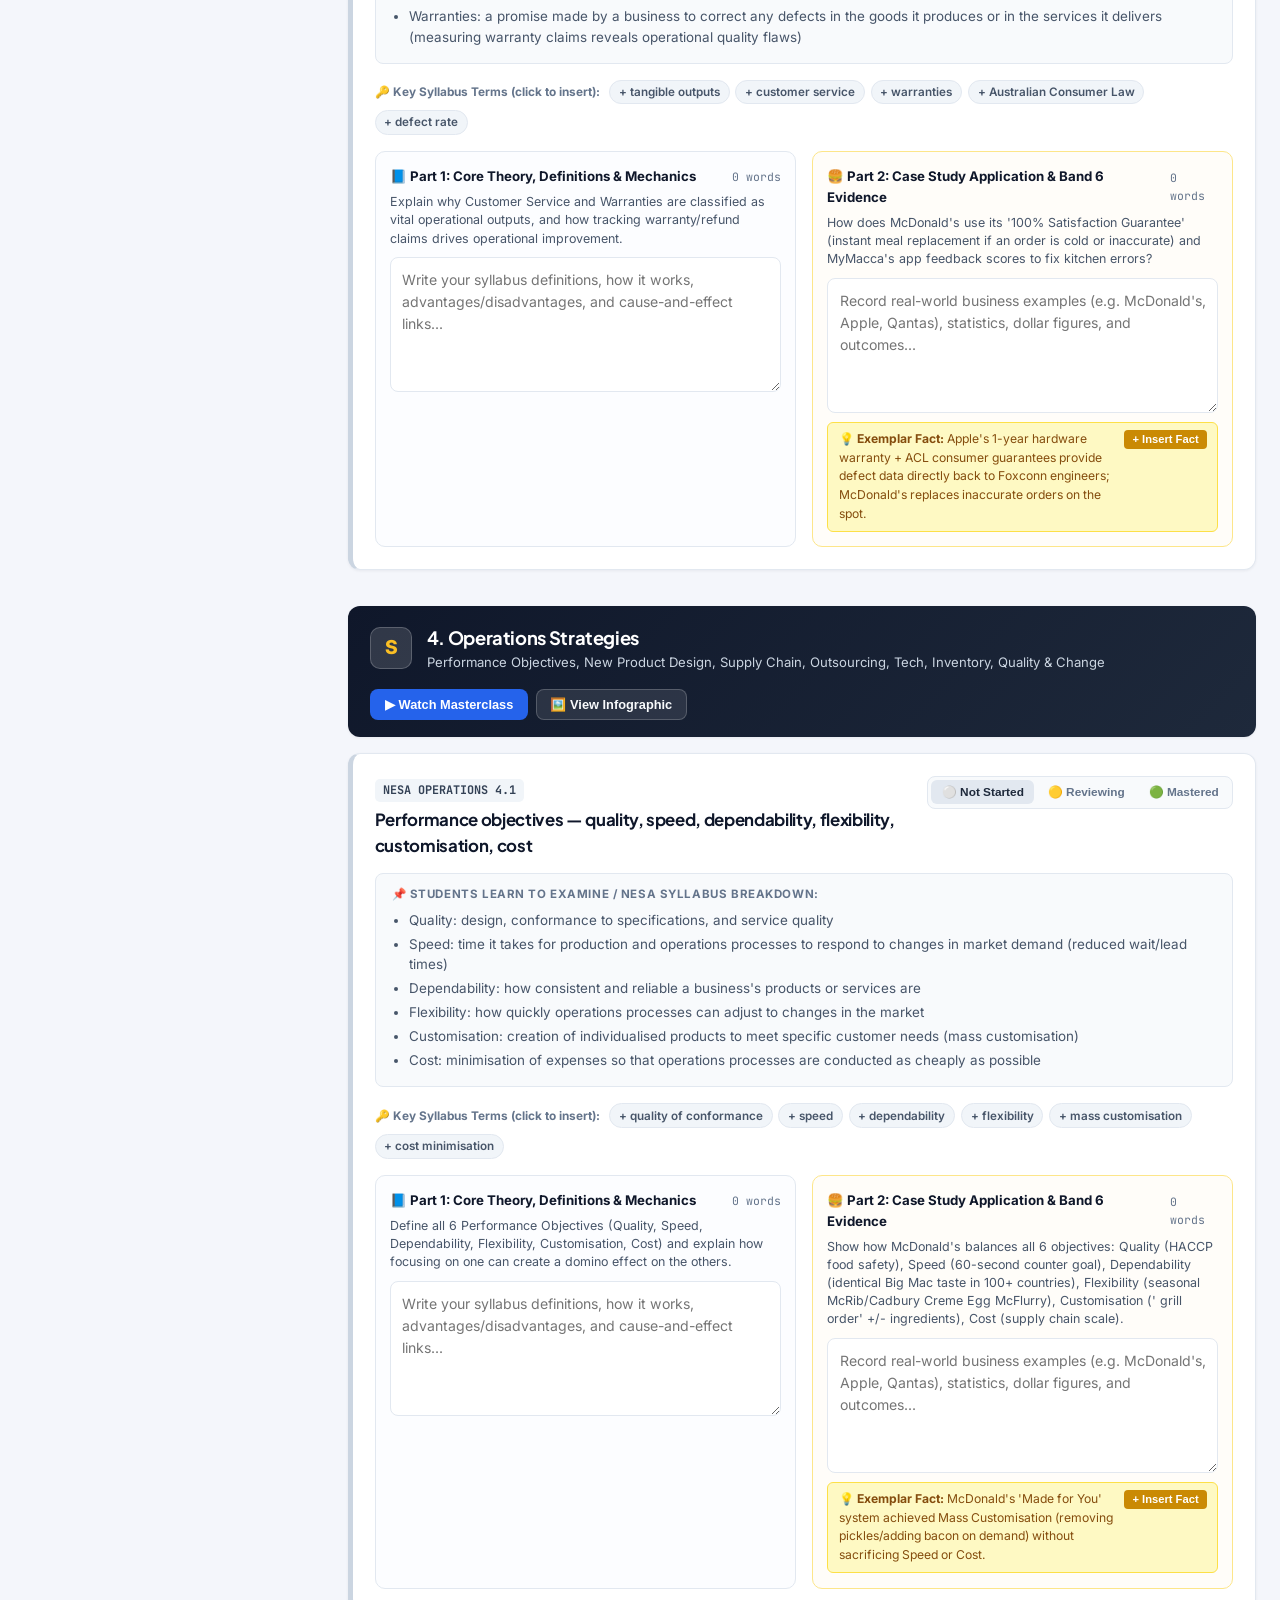
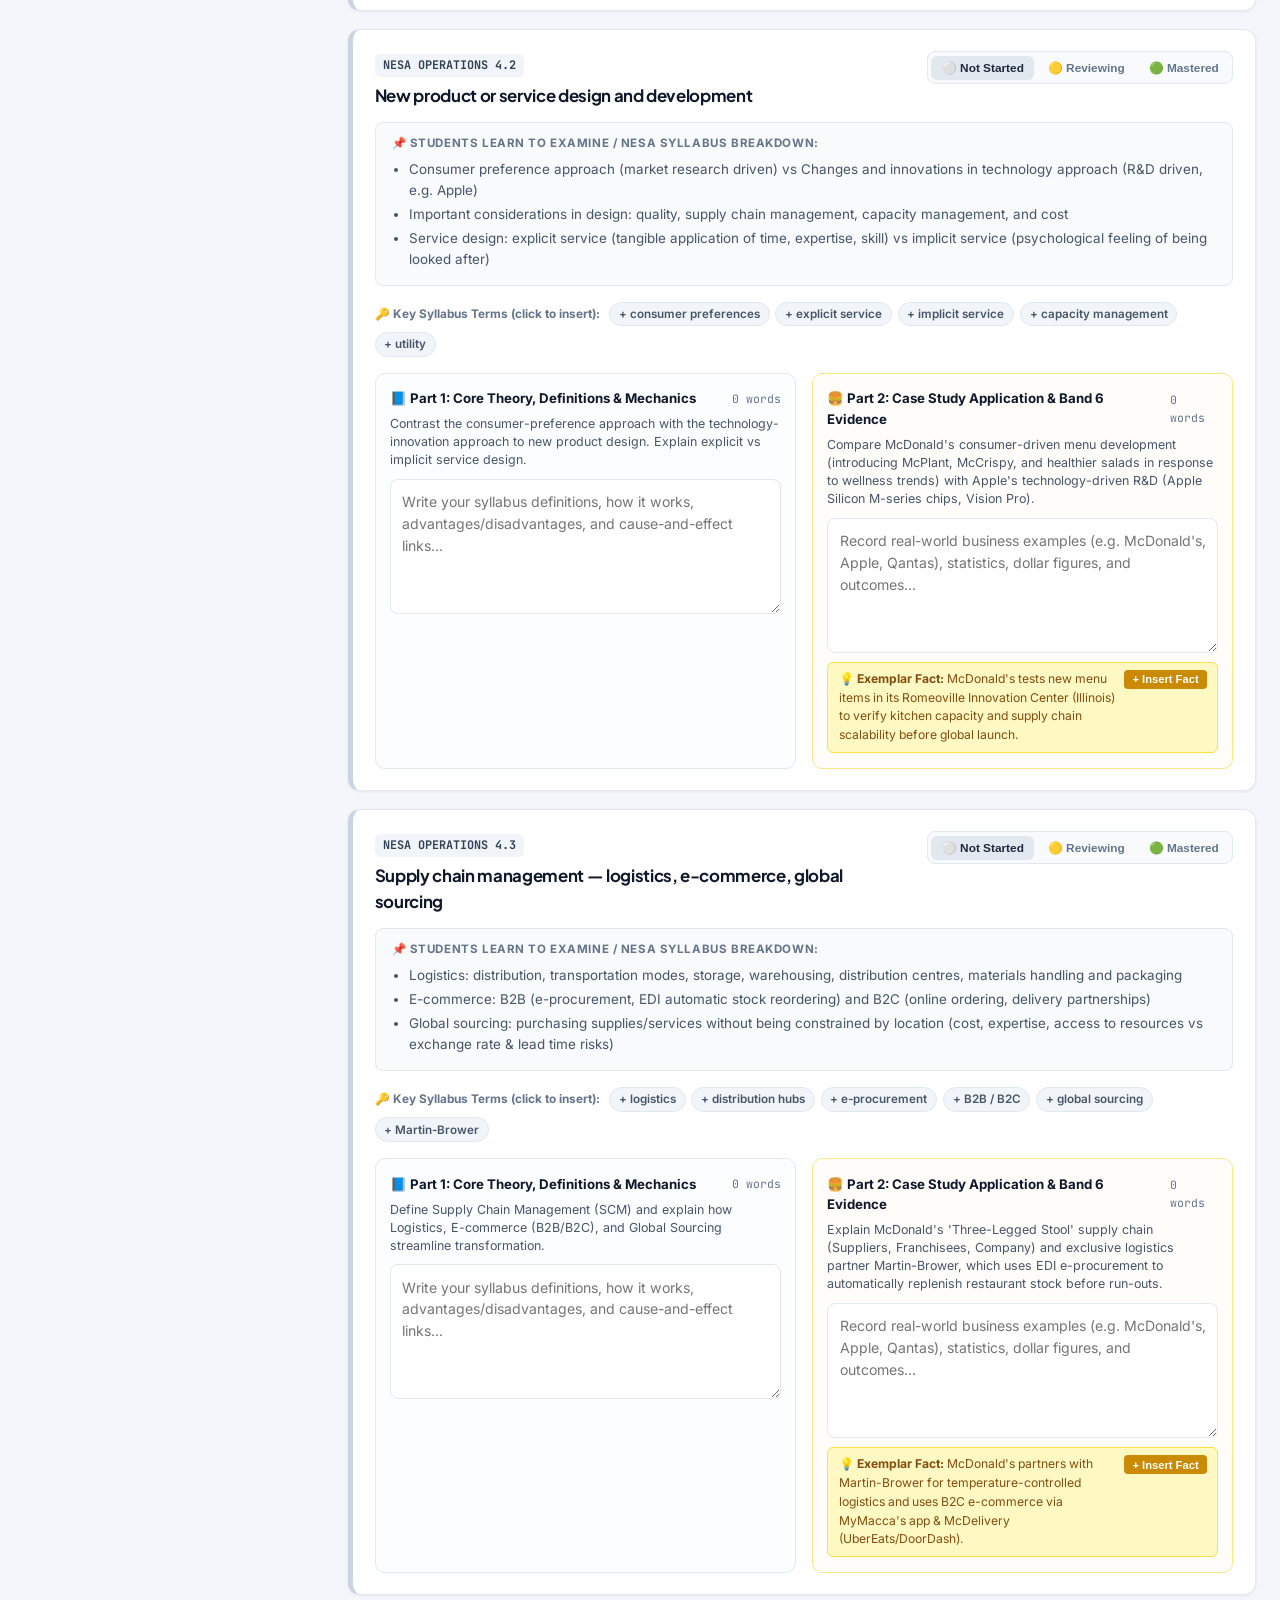
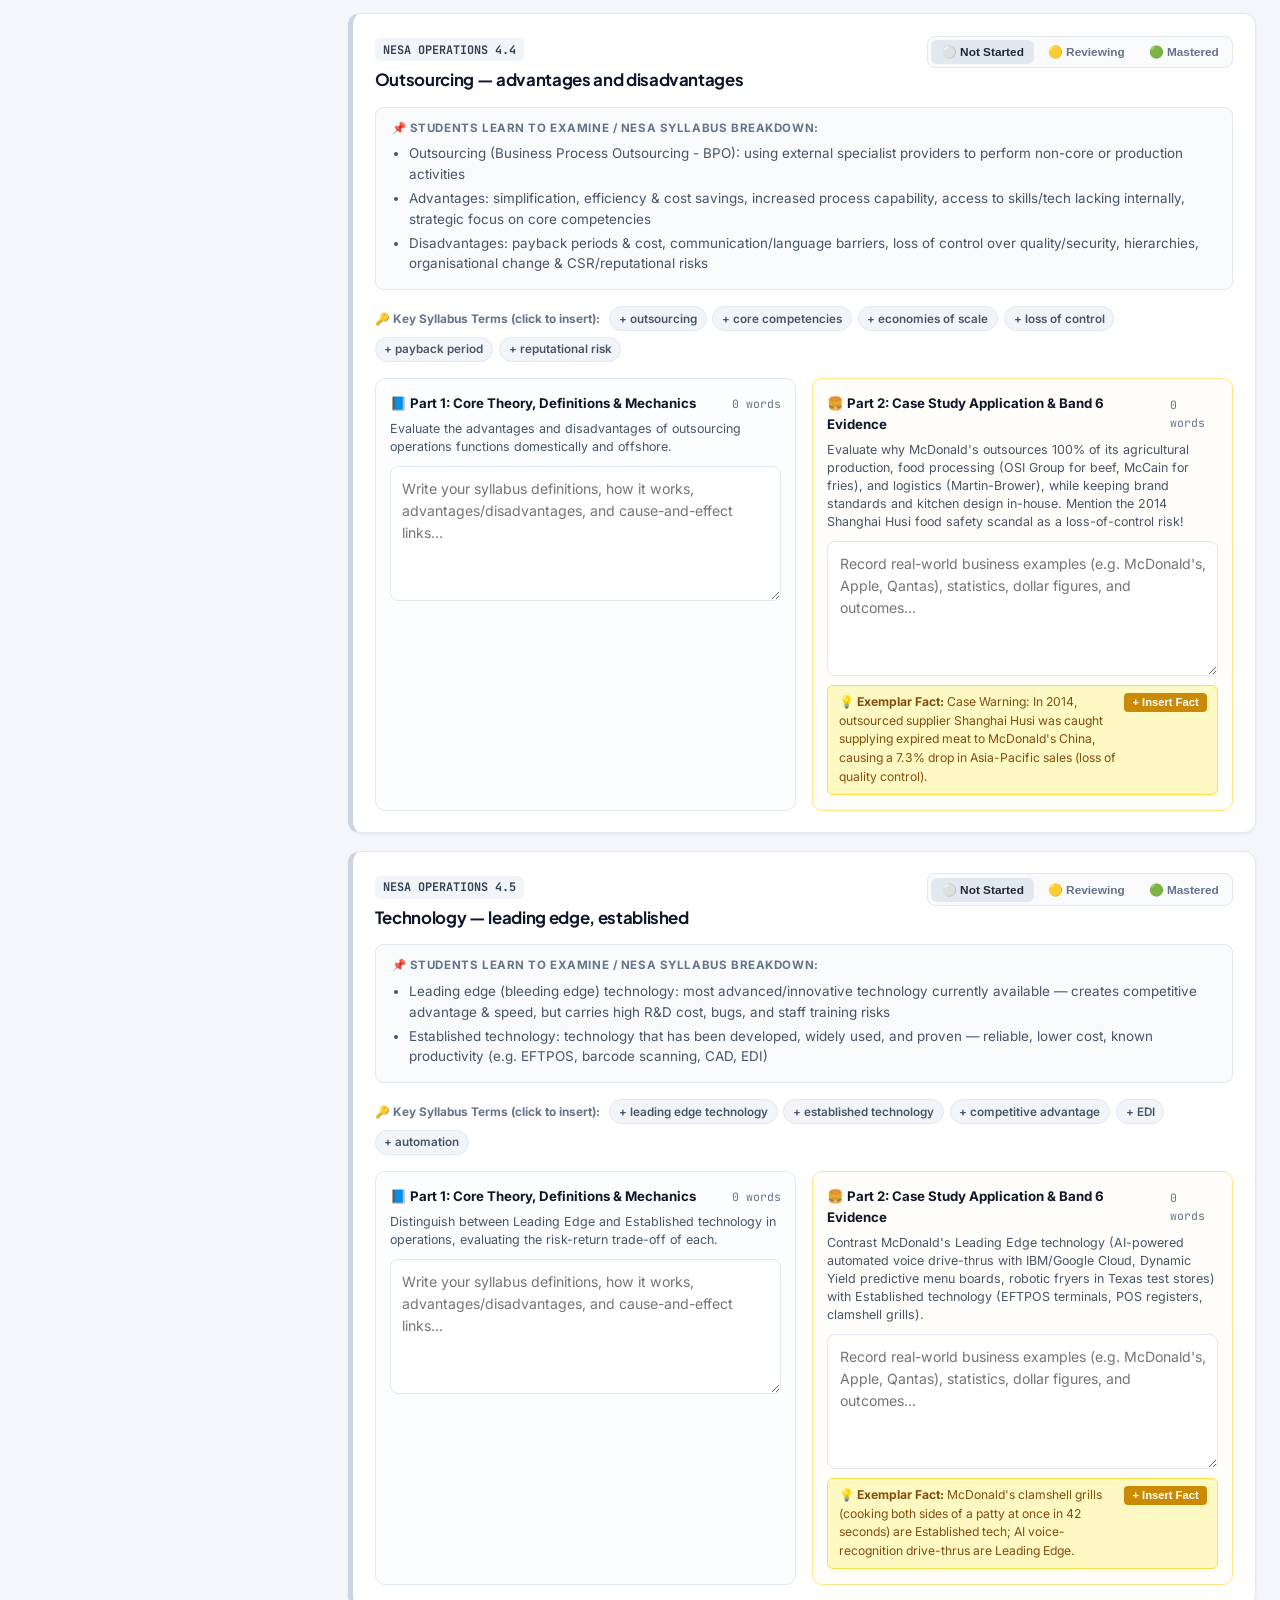
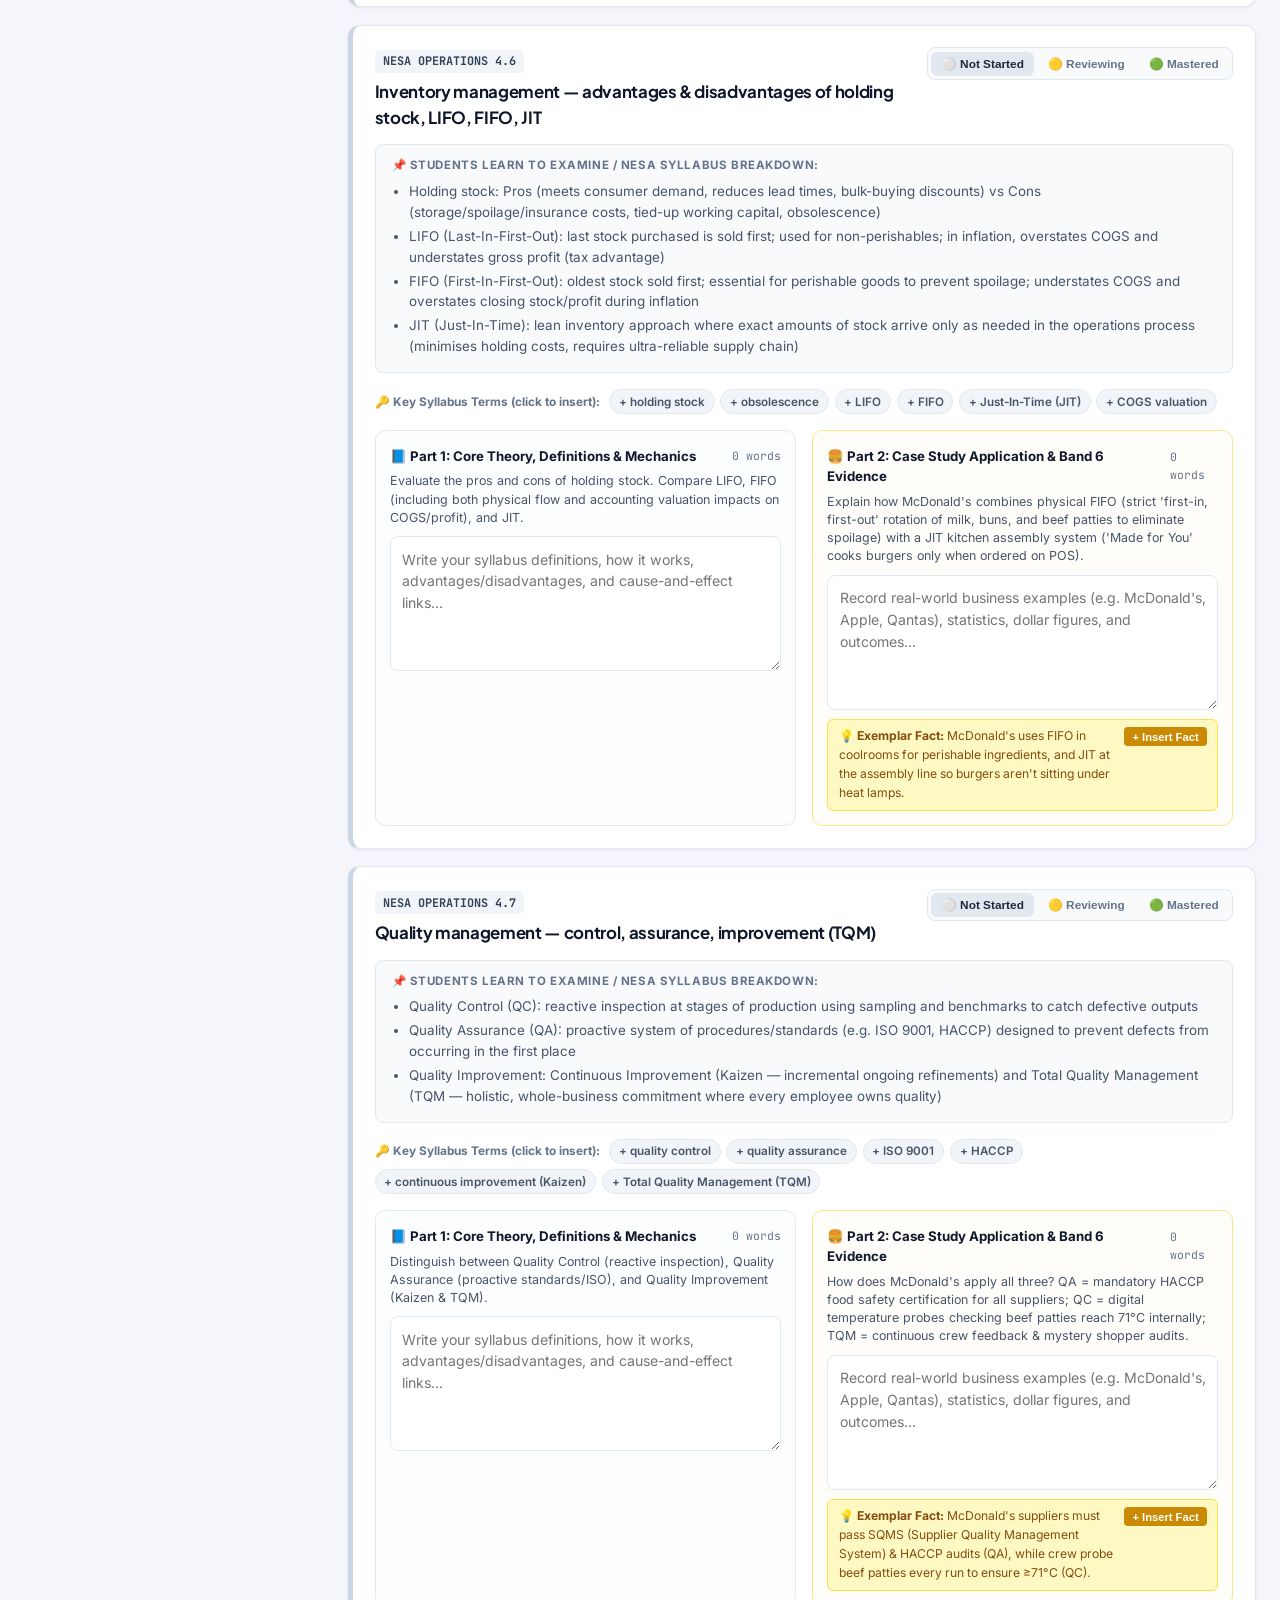
==== commit dc49ab61: "Restrict Teacher View behind mandatory password gate (teacher2026)" ====
--- a/index.html
+++ b/index.html
@@ -49,9 +49,9 @@
                     ☁️ Sync to Teacher
                 </button>
 
-                <a href="teacher.html" class="btn-action btn-ghost" title="Open Teacher Dashboard">
-                    👩‍🏫 Teacher View
-                </a>
+                <button class="btn-action btn-ghost" onclick="openTeacherAccessPrompt()" title="Teacher Dashboard (Password Protected)">
+                    🔒 Teacher View
+                </button>
             </div>
         </div>
 
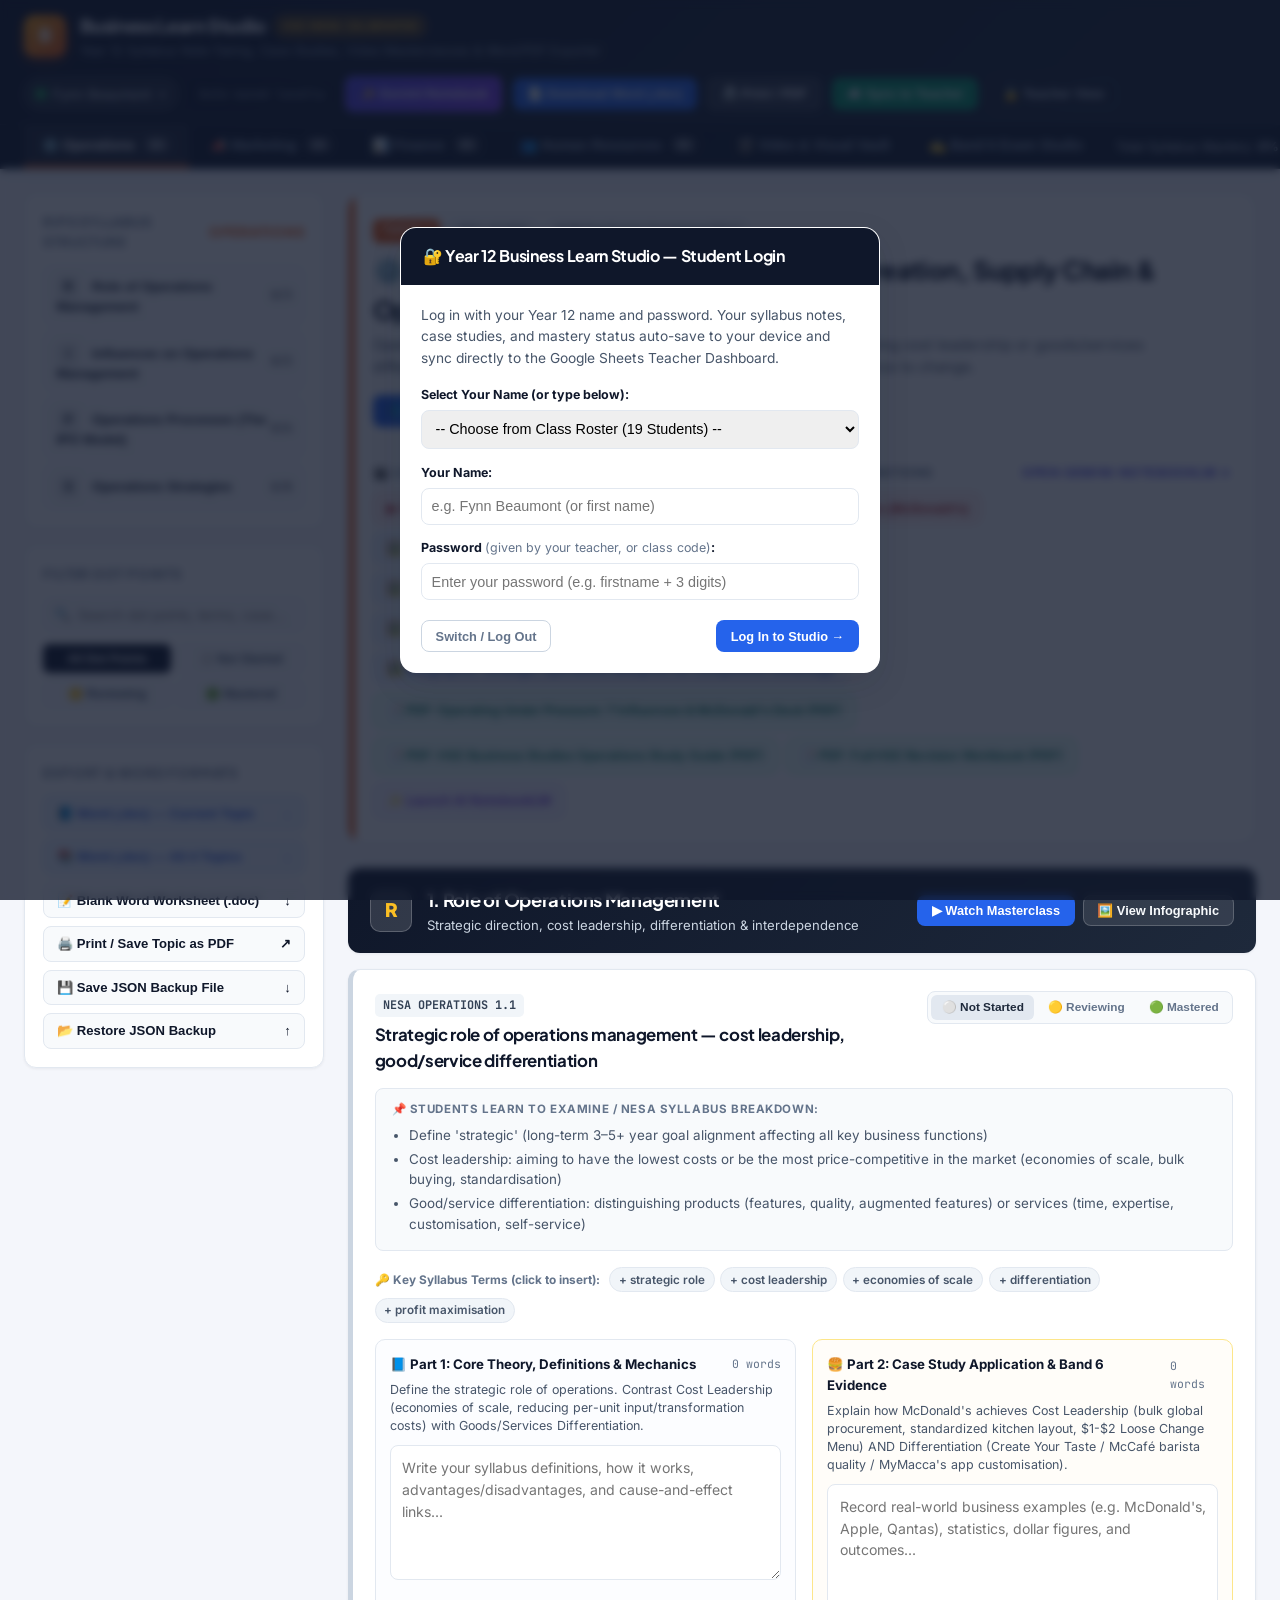
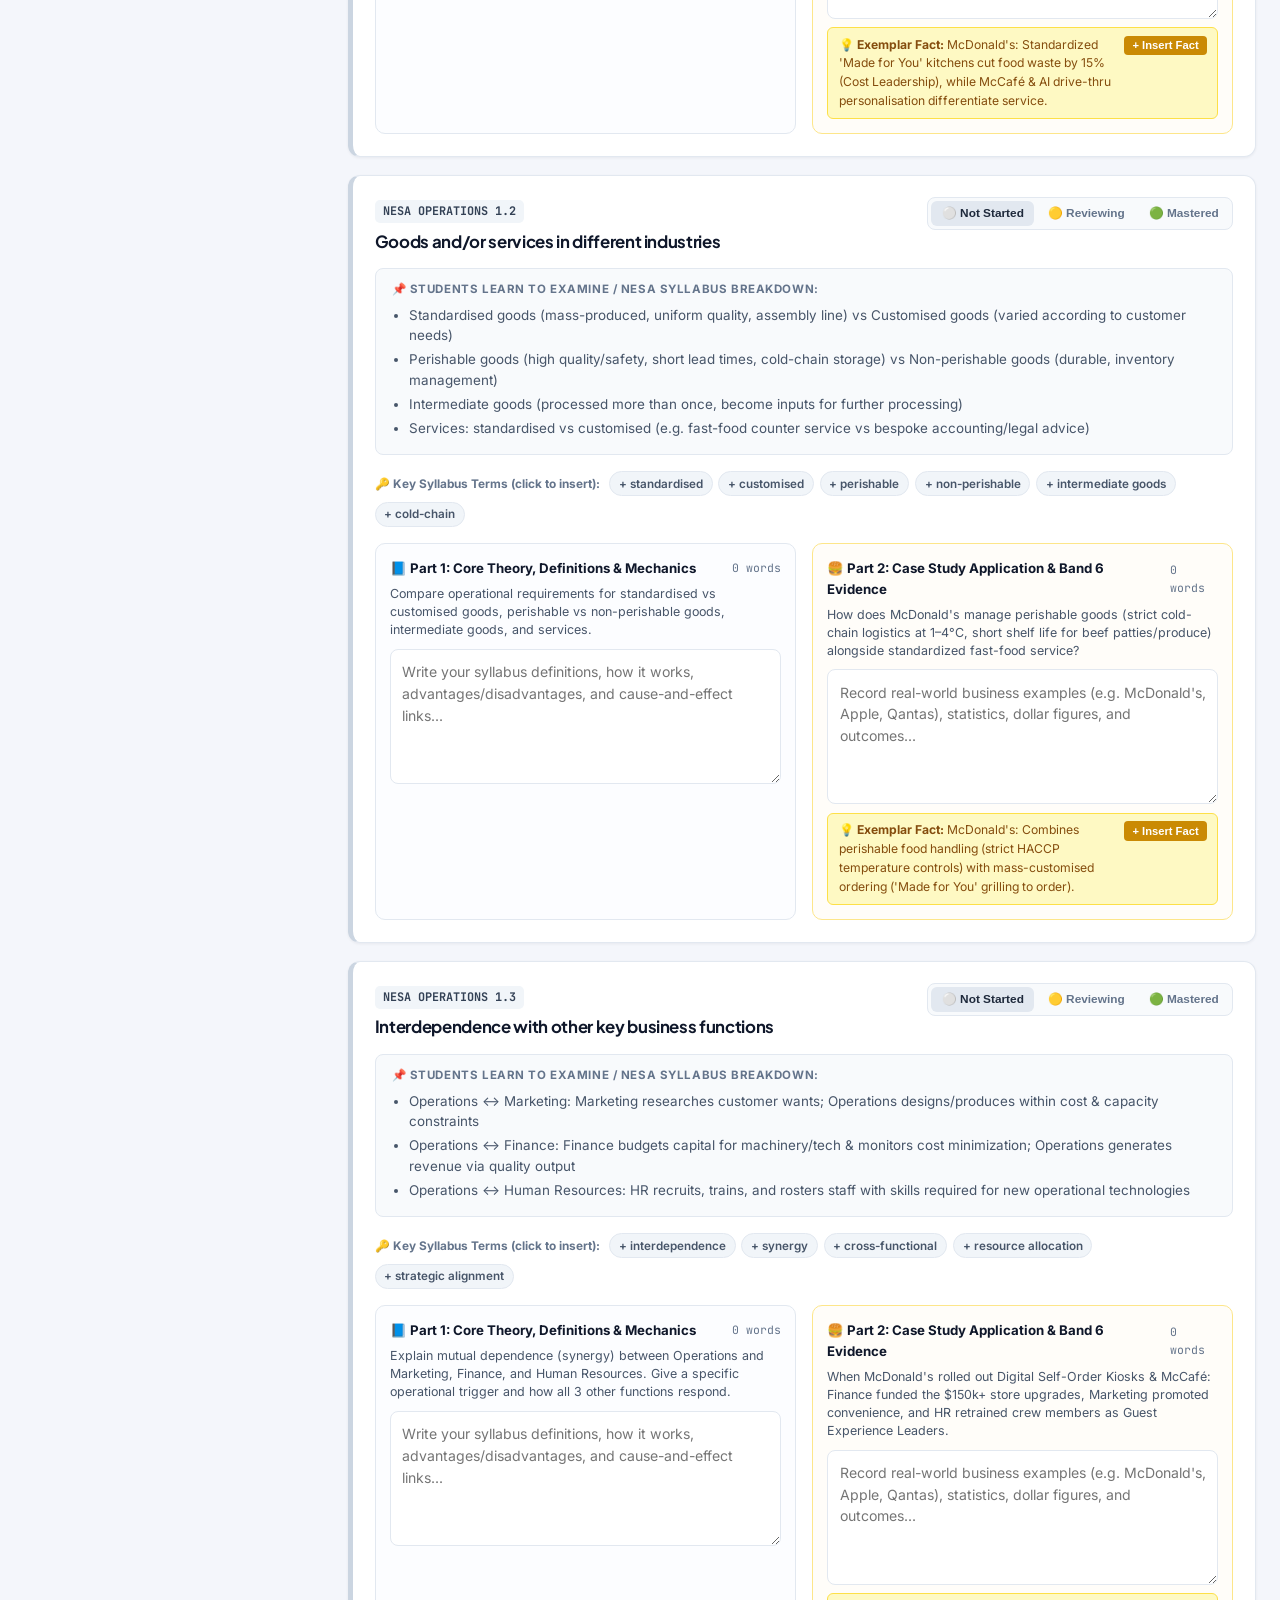
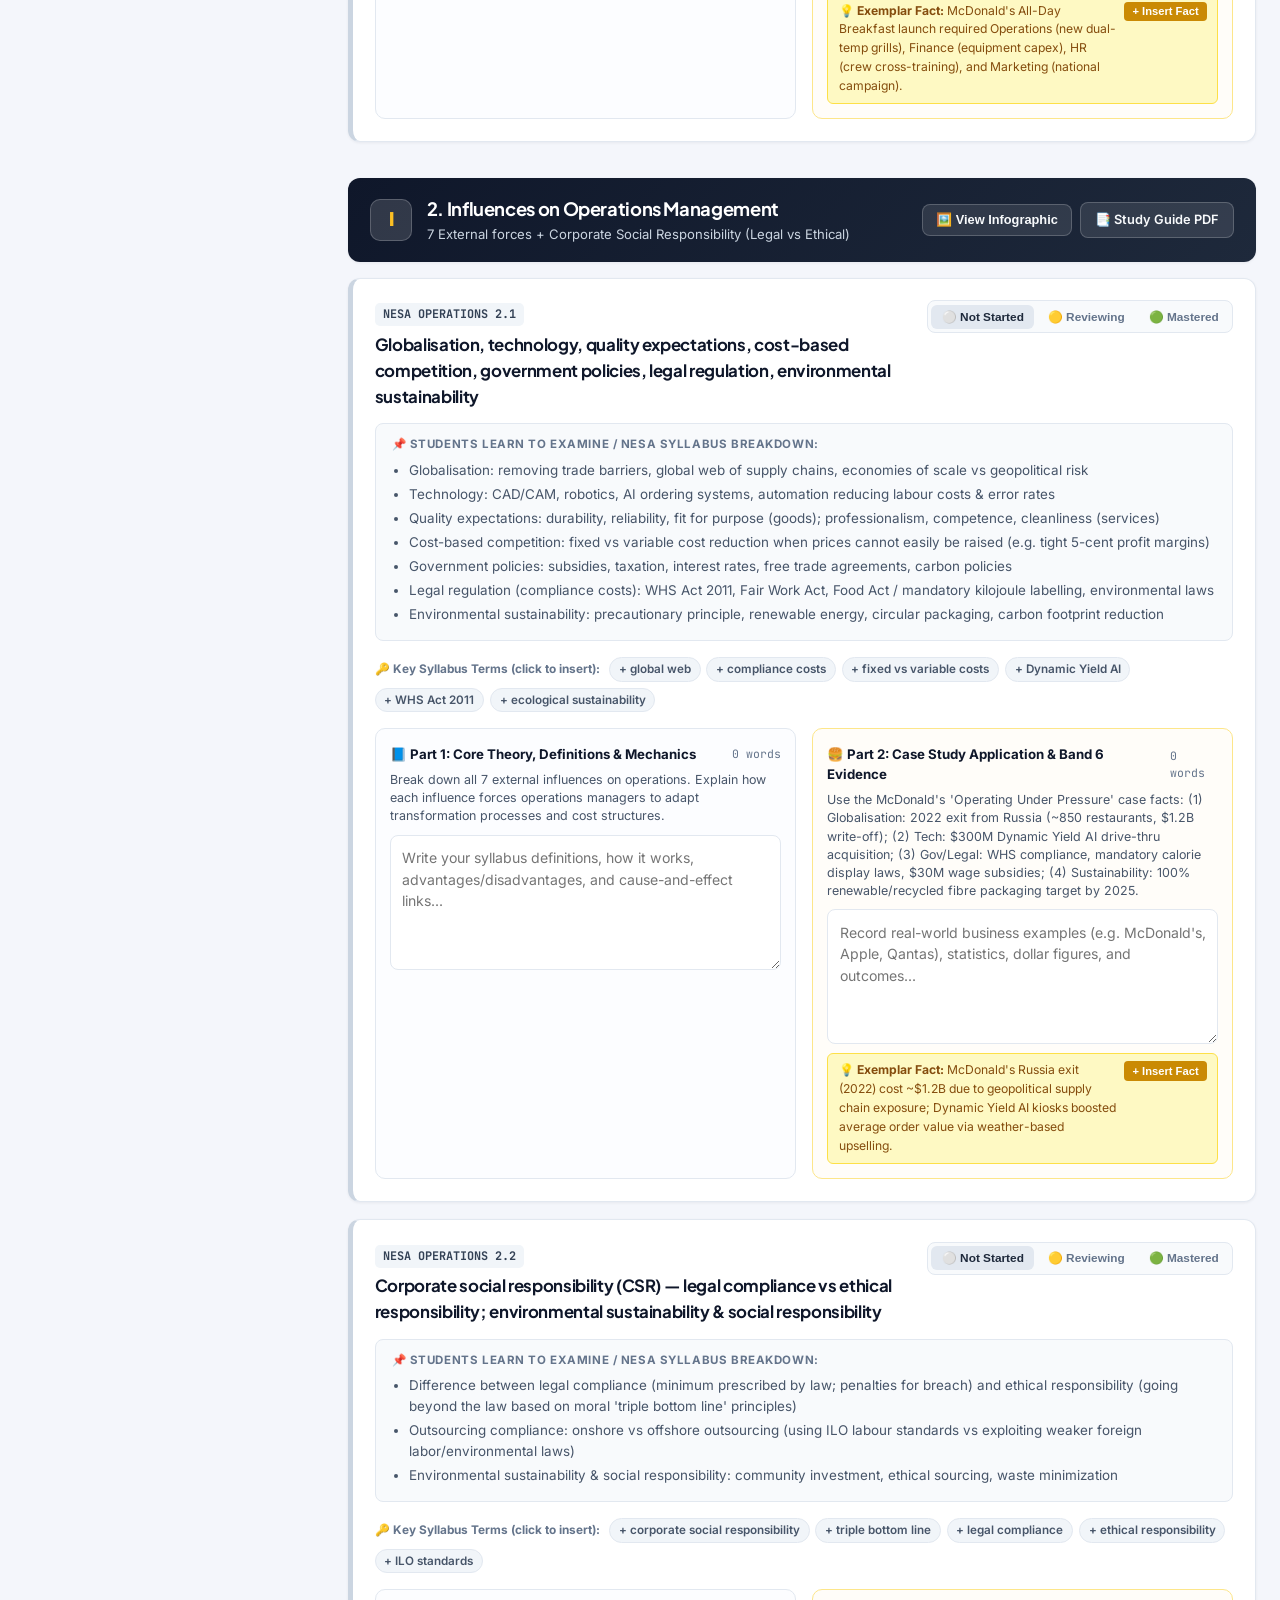
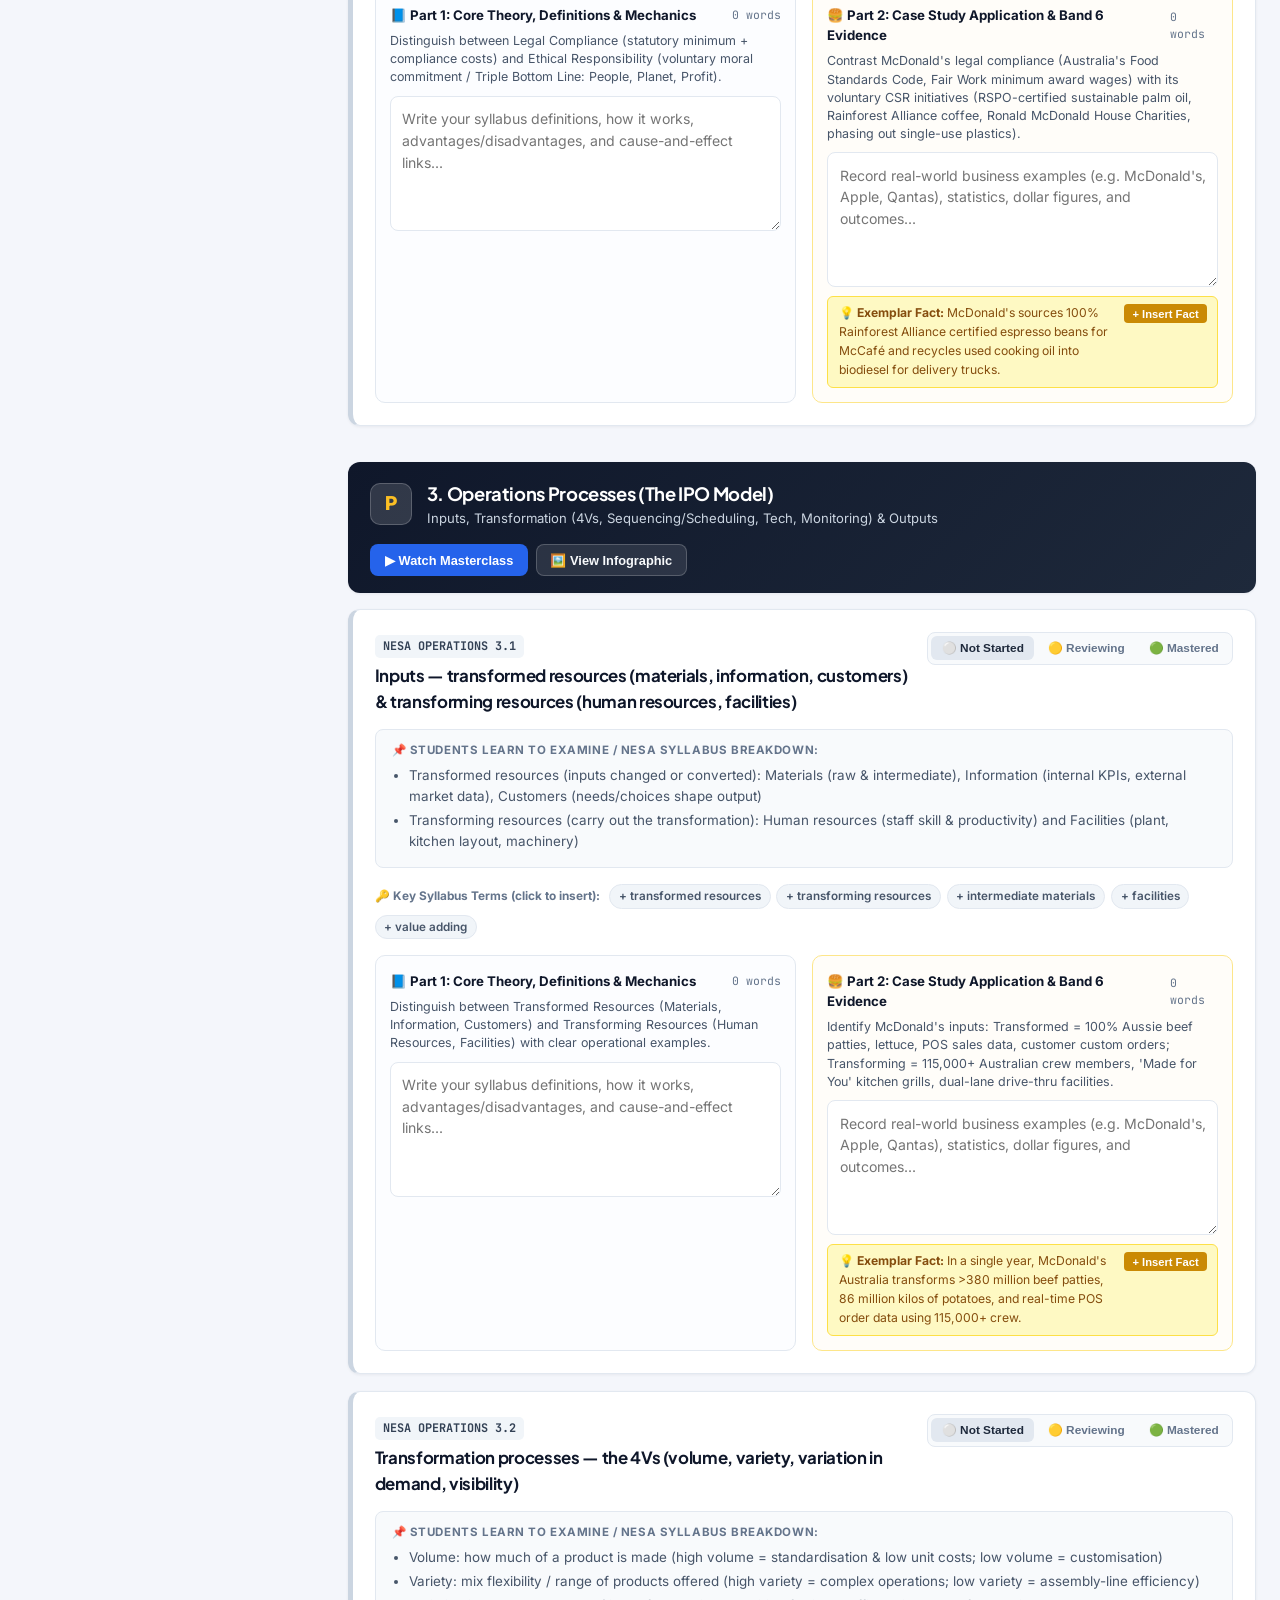
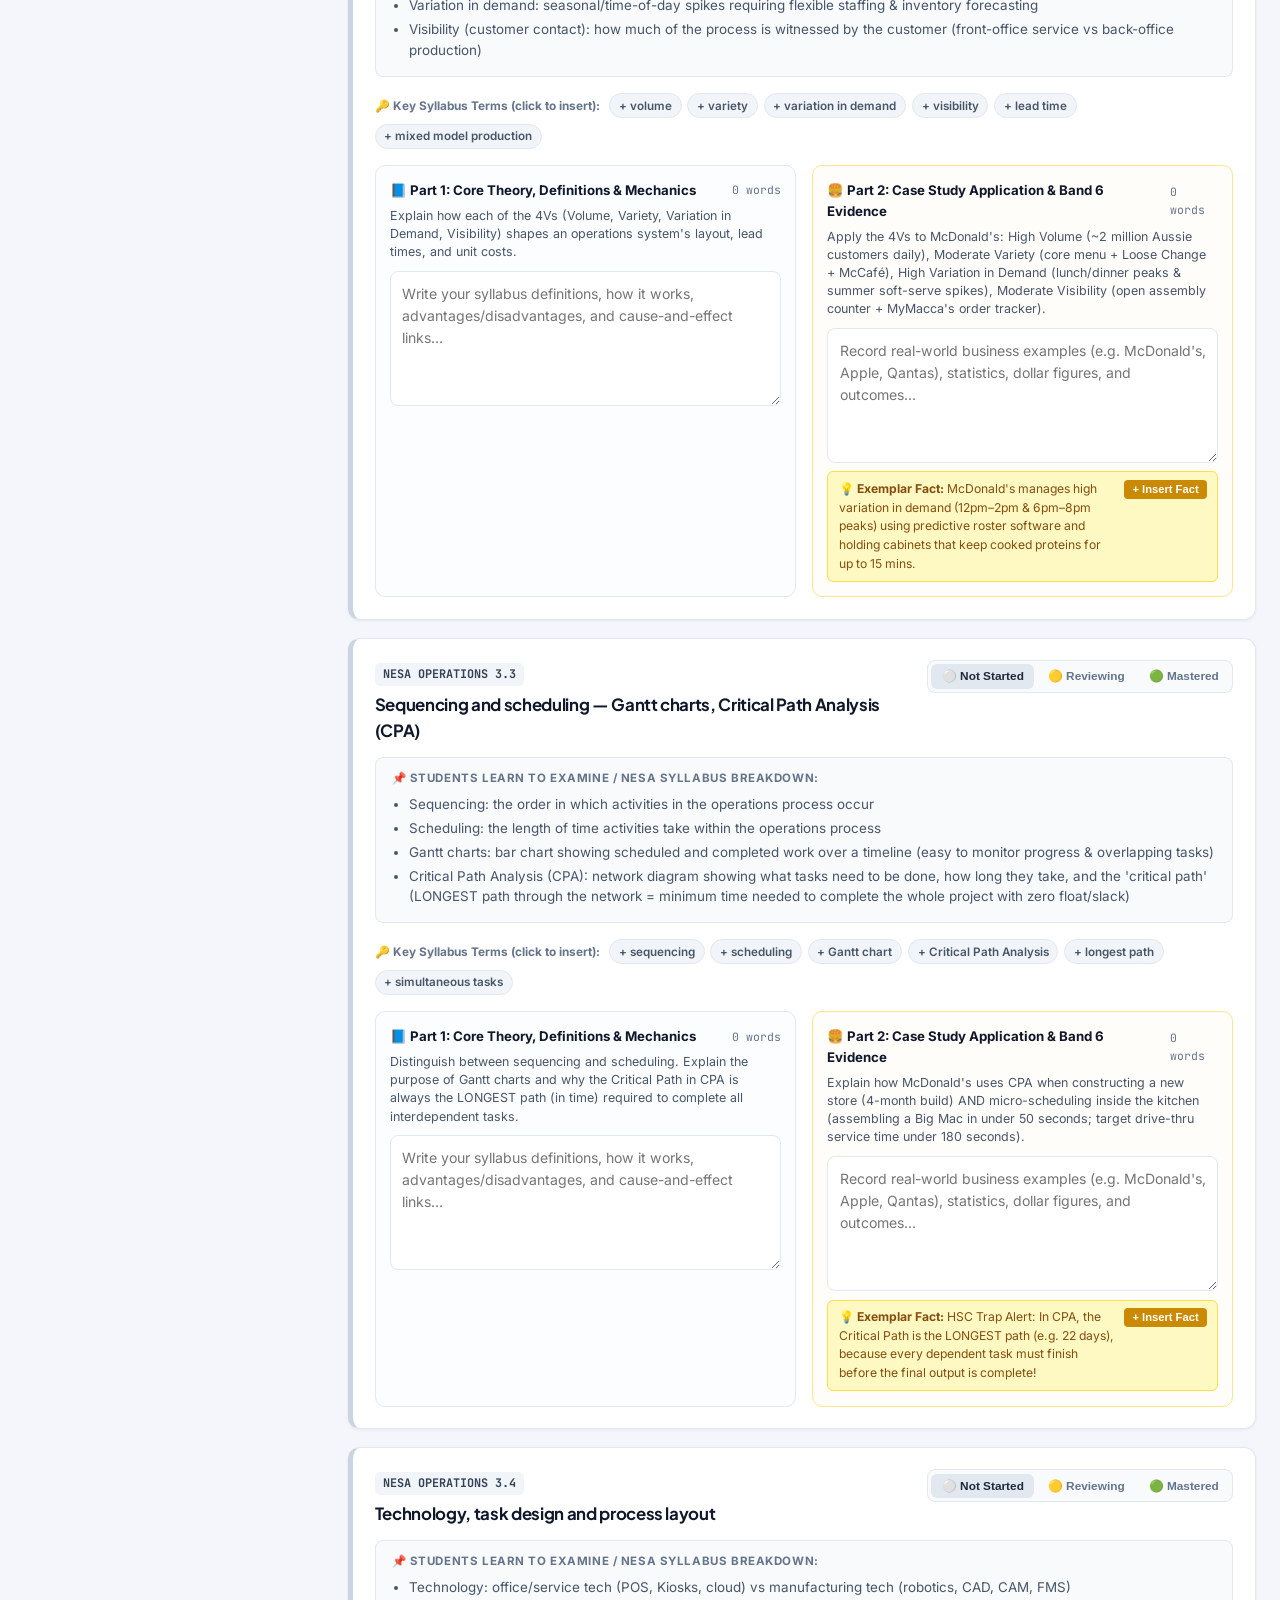
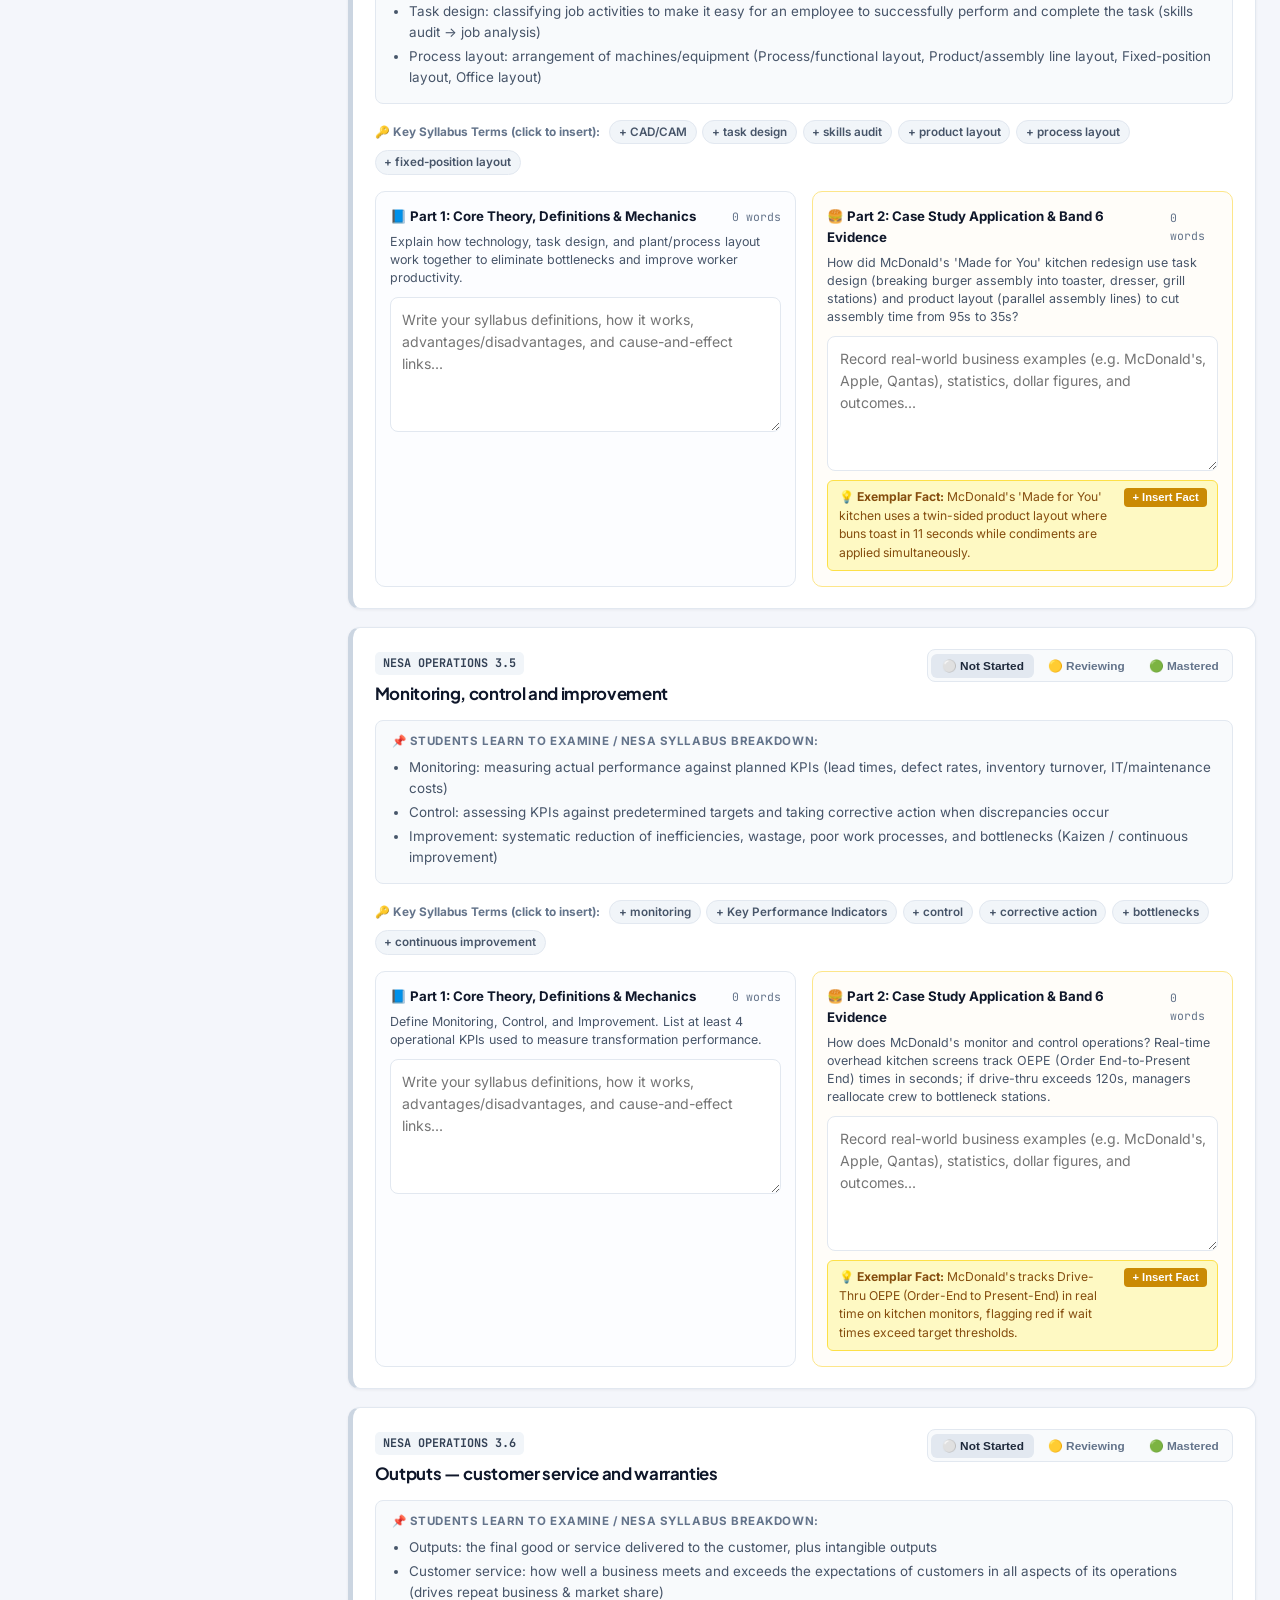
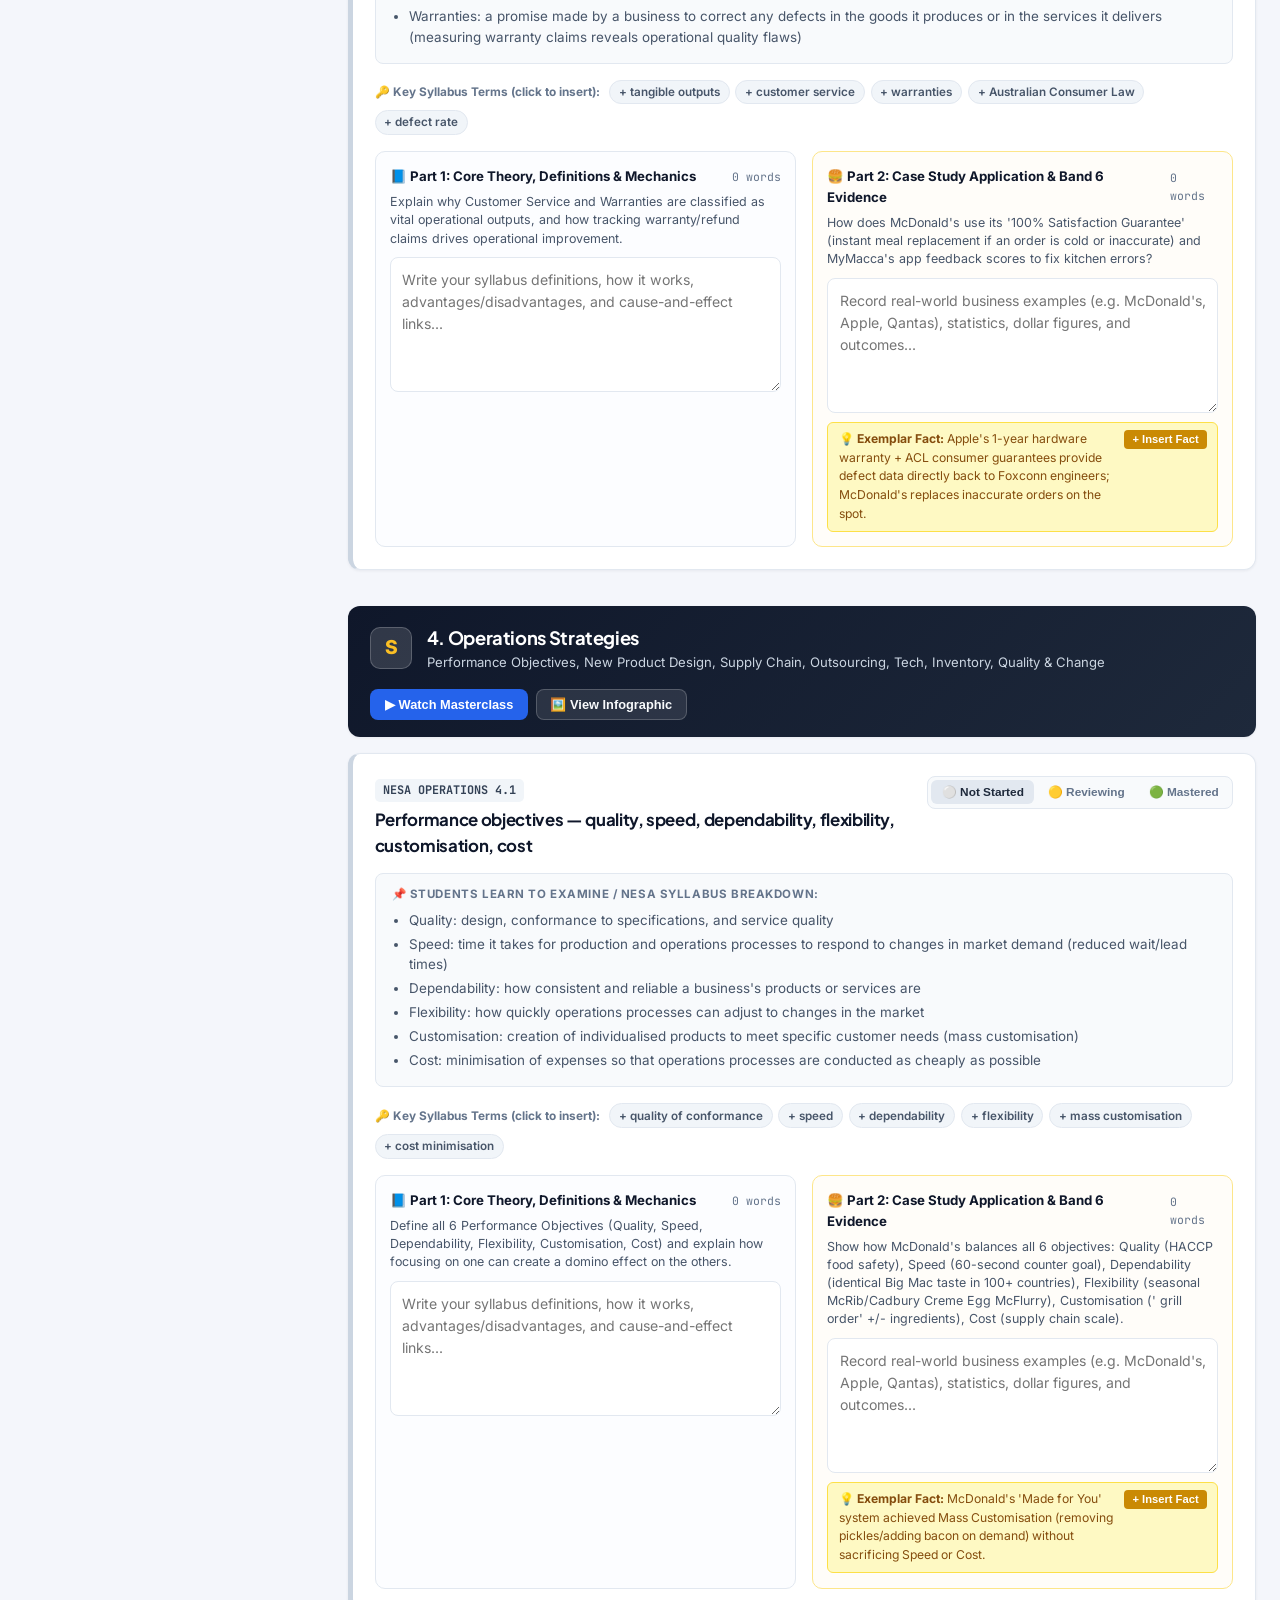
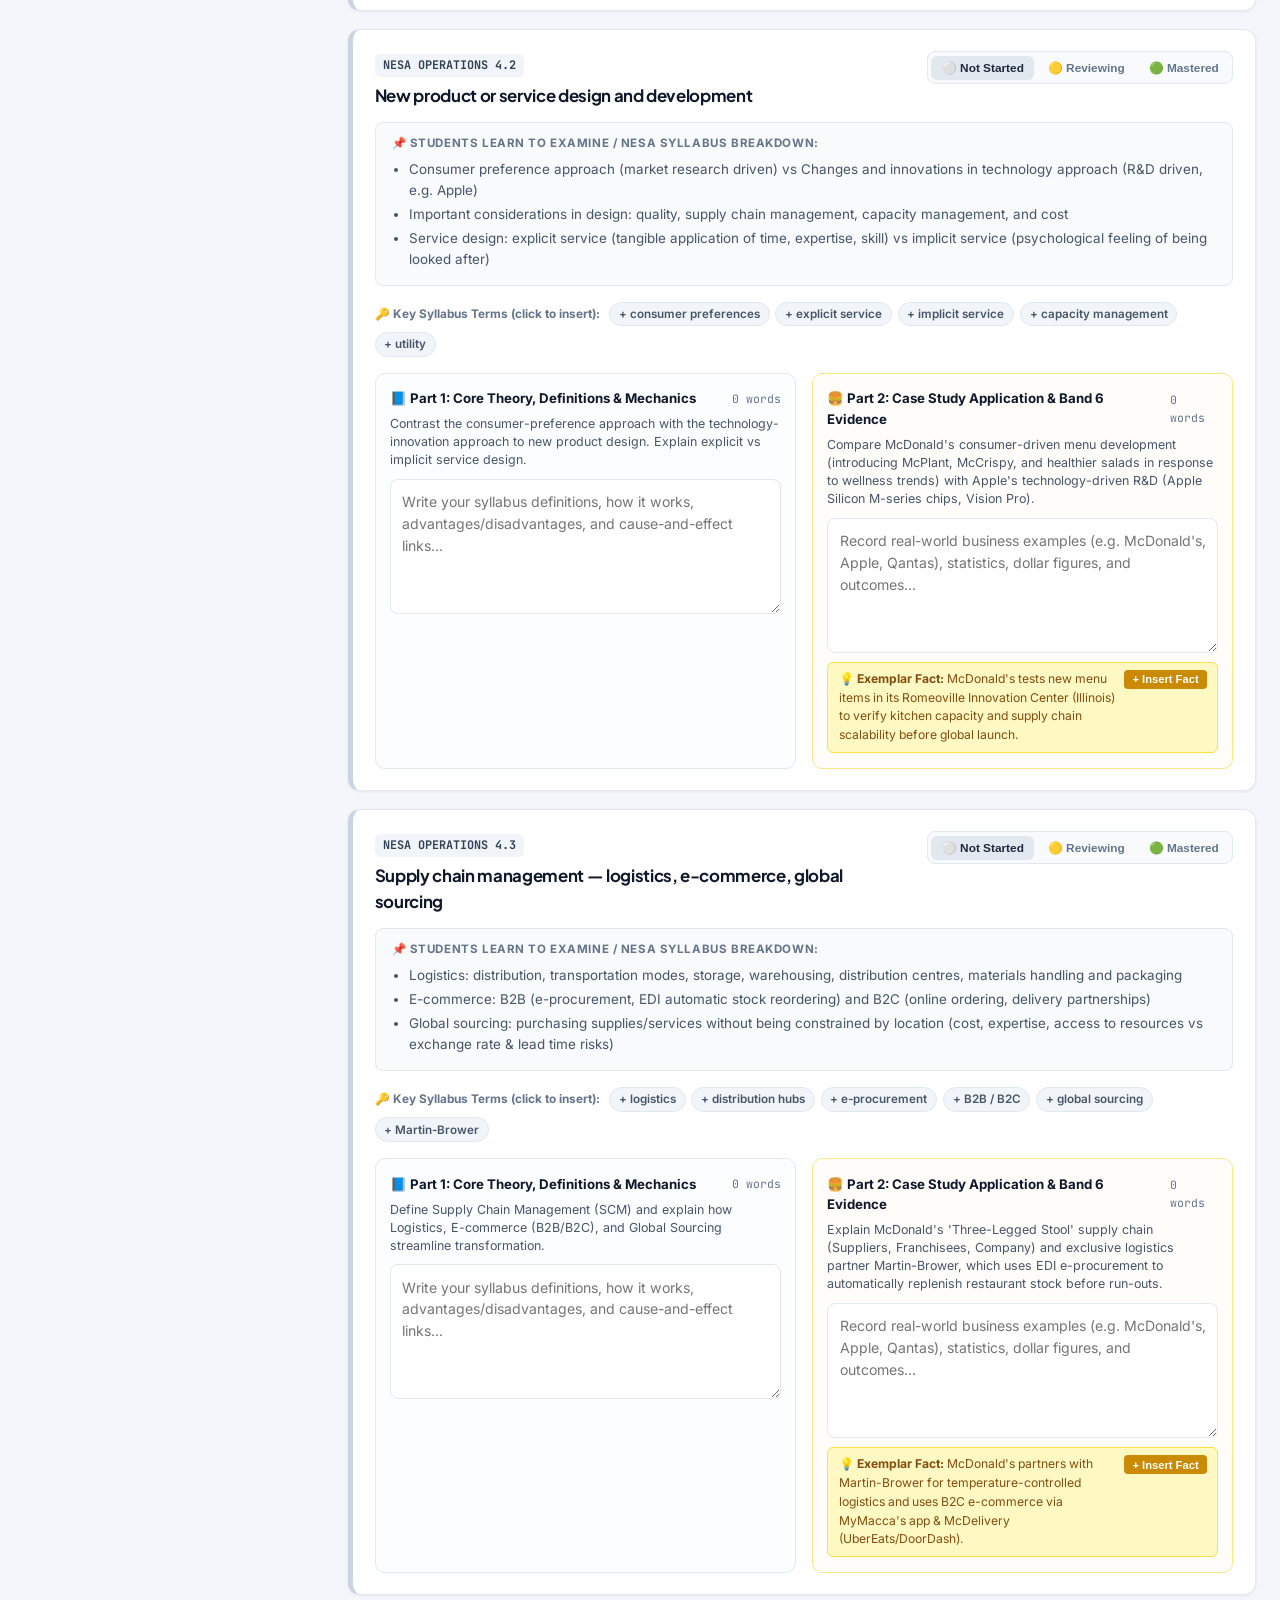
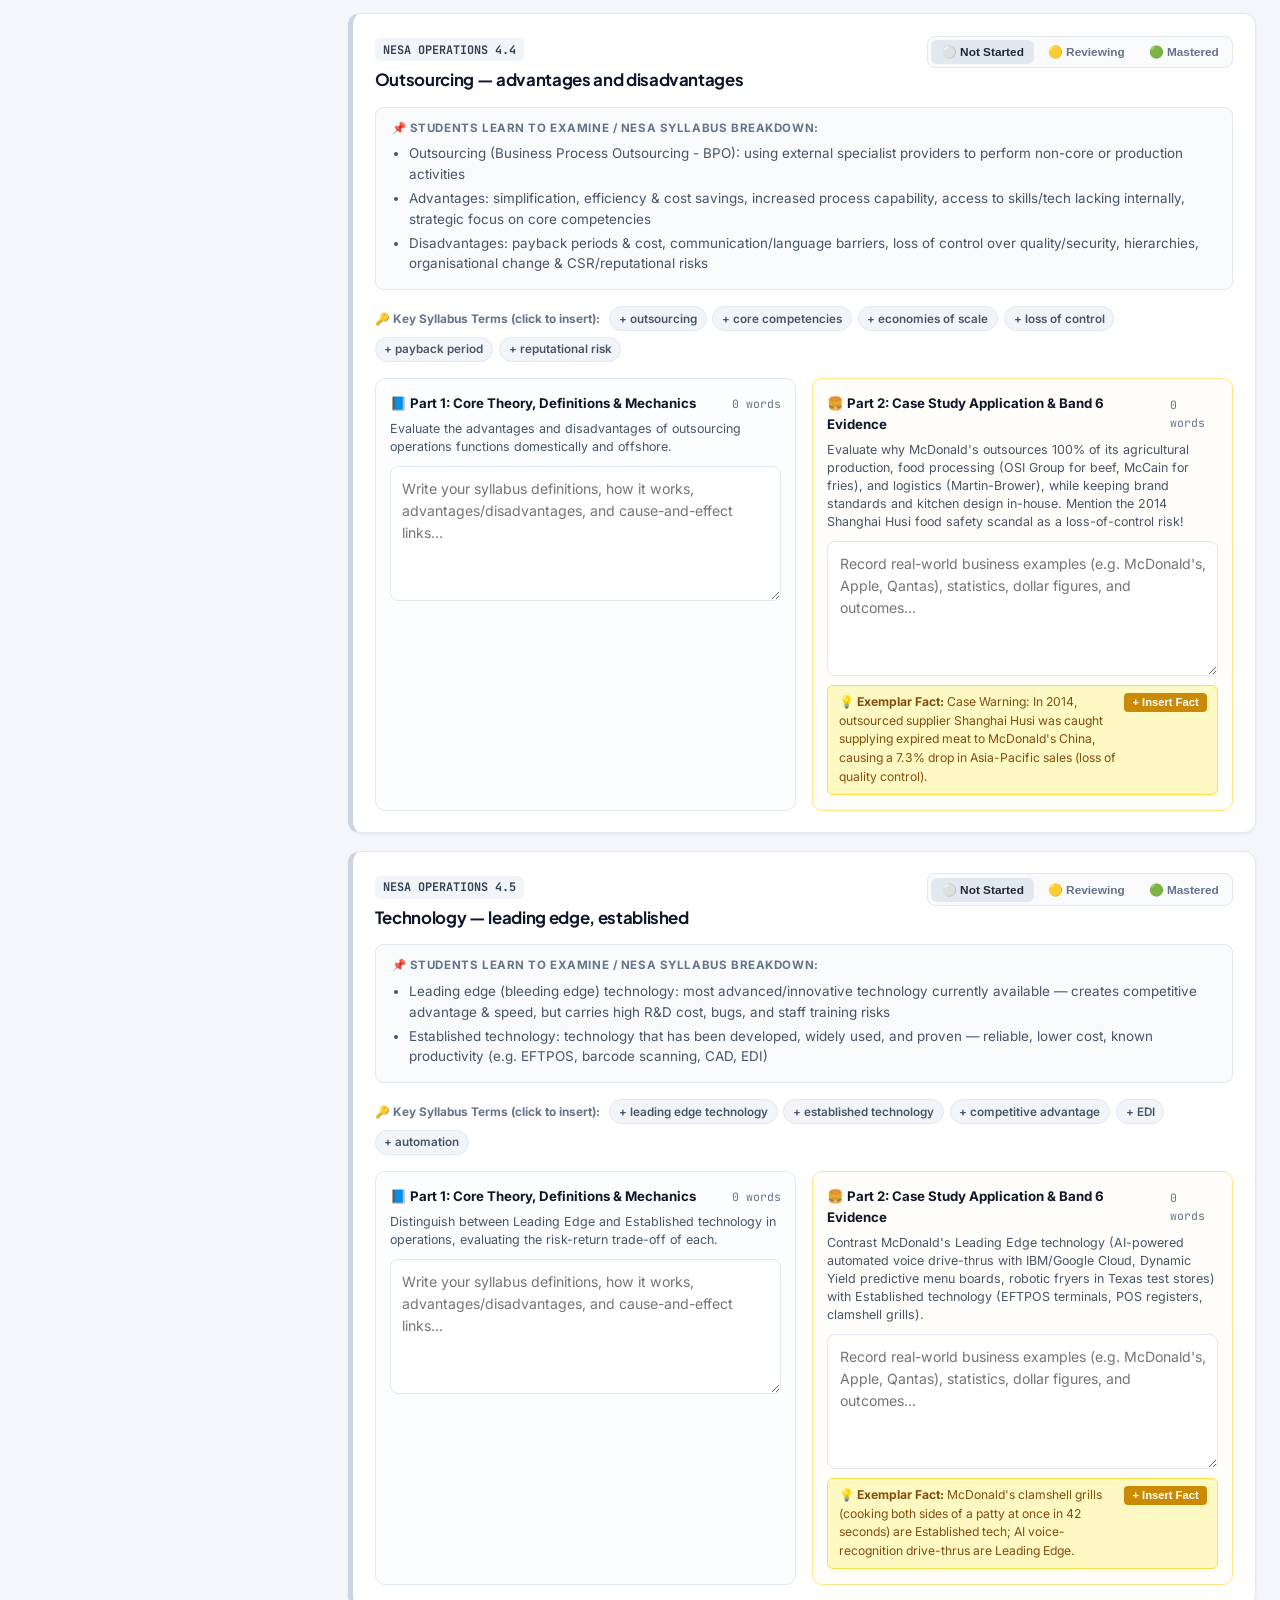
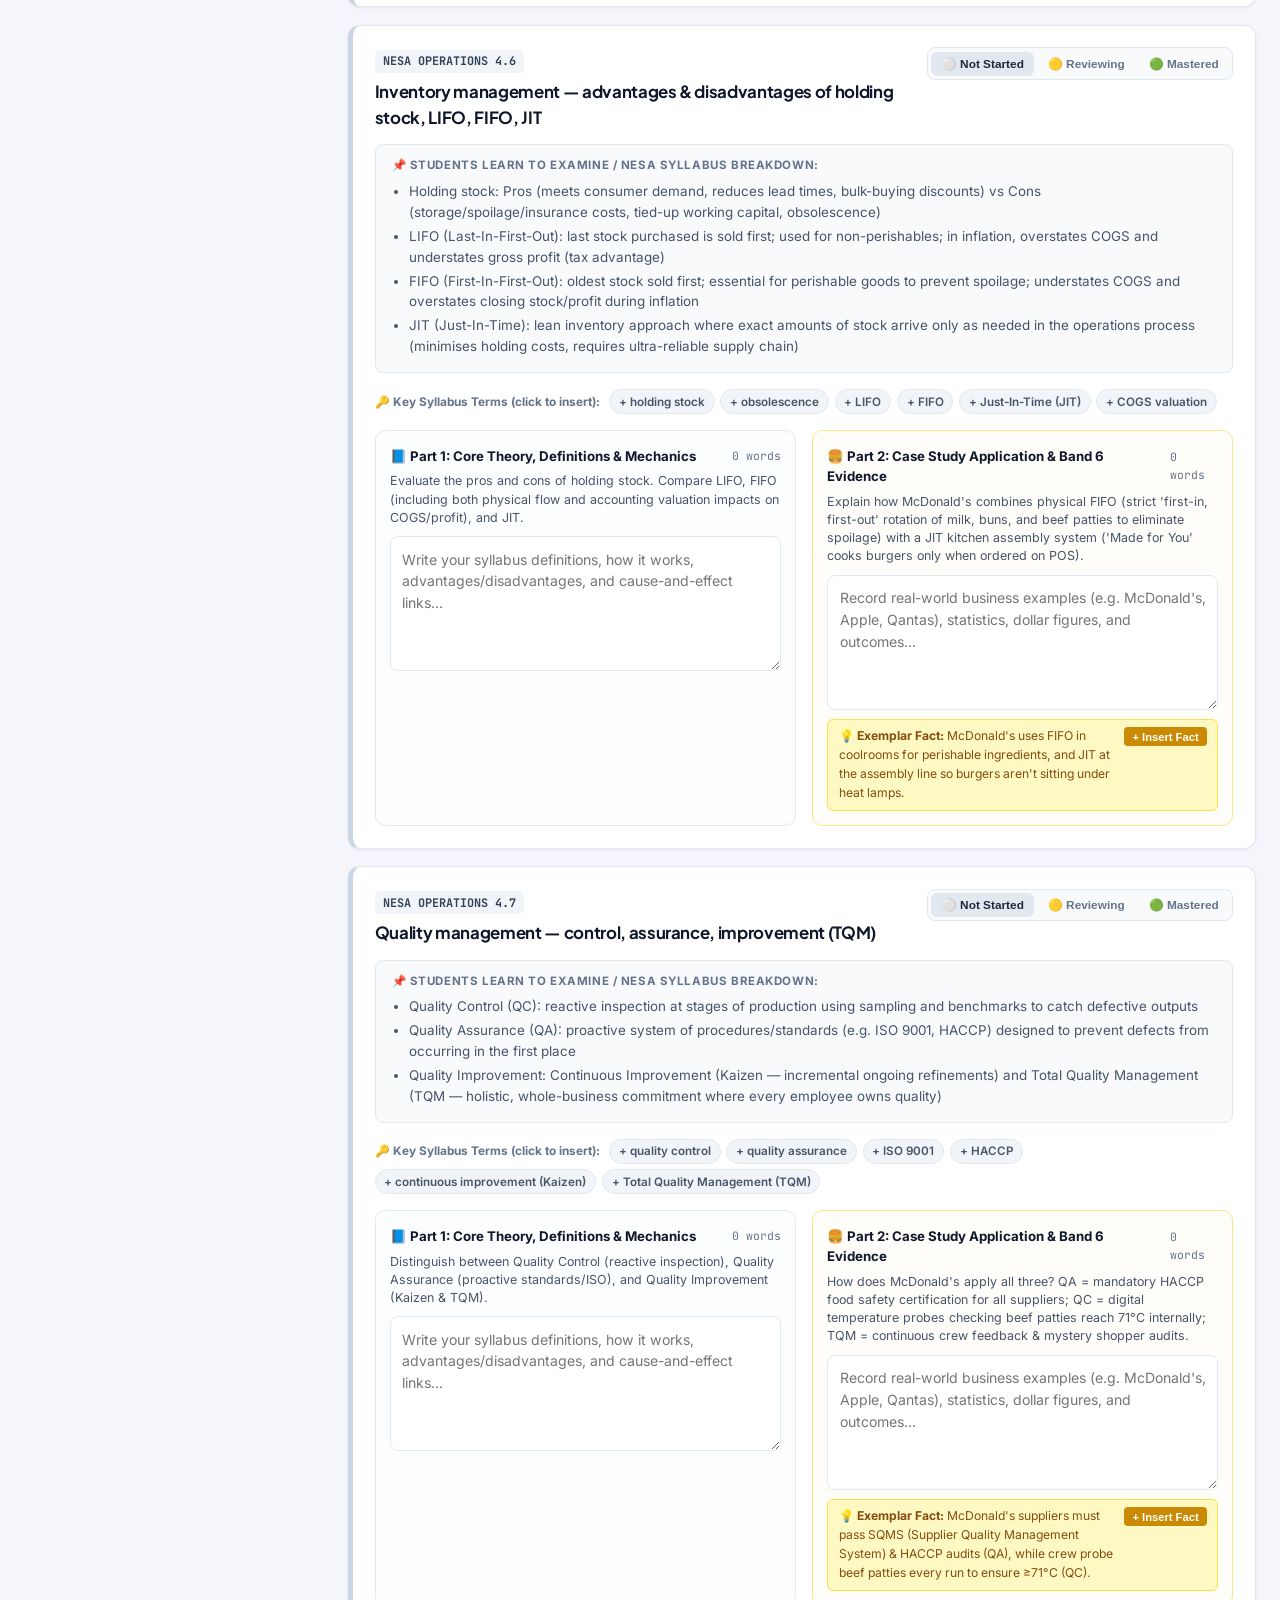
==== commit 9c2a711b: "Remove graduated cohort (Seb, Austin, Zach, etc.) from Teacher Dashboard and active session cache" ====
--- a/index.html
+++ b/index.html
@@ -219,7 +219,7 @@
                 </select>
 
                 <label style="font-size:0.78rem;font-weight:700;display:block;margin-bottom:0.35rem;">Your Name:</label>
-                <input type="text" id="customStudentInput" placeholder="e.g. Simon Anderson (or first name)" style="width:100%;padding:0.6rem;border:1px solid var(--border-light);border-radius:8px;margin-bottom:0.85rem;font-size:0.9rem;" onkeydown="if(event.key==='Enter') saveStudentProfile()">
+                <input type="text" id="customStudentInput" placeholder="e.g. Fynn Beaumont (or first name)" style="width:100%;padding:0.6rem;border:1px solid var(--border-light);border-radius:8px;margin-bottom:0.85rem;font-size:0.9rem;" onkeydown="if(event.key==='Enter') saveStudentProfile()">
 
                 <label style="font-size:0.78rem;font-weight:700;display:block;margin-bottom:0.35rem;">Password <span style="font-weight:400;color:var(--text-muted);">(given by your teacher, or class code)</span>:</label>
                 <input type="password" id="studentPasswordInput" placeholder="Enter your password (e.g. firstname + 3 digits)" style="width:100%;padding:0.6rem;border:1px solid var(--border-light);border-radius:8px;margin-bottom:0.75rem;font-size:0.9rem;" onkeydown="if(event.key==='Enter') saveStudentProfile()">
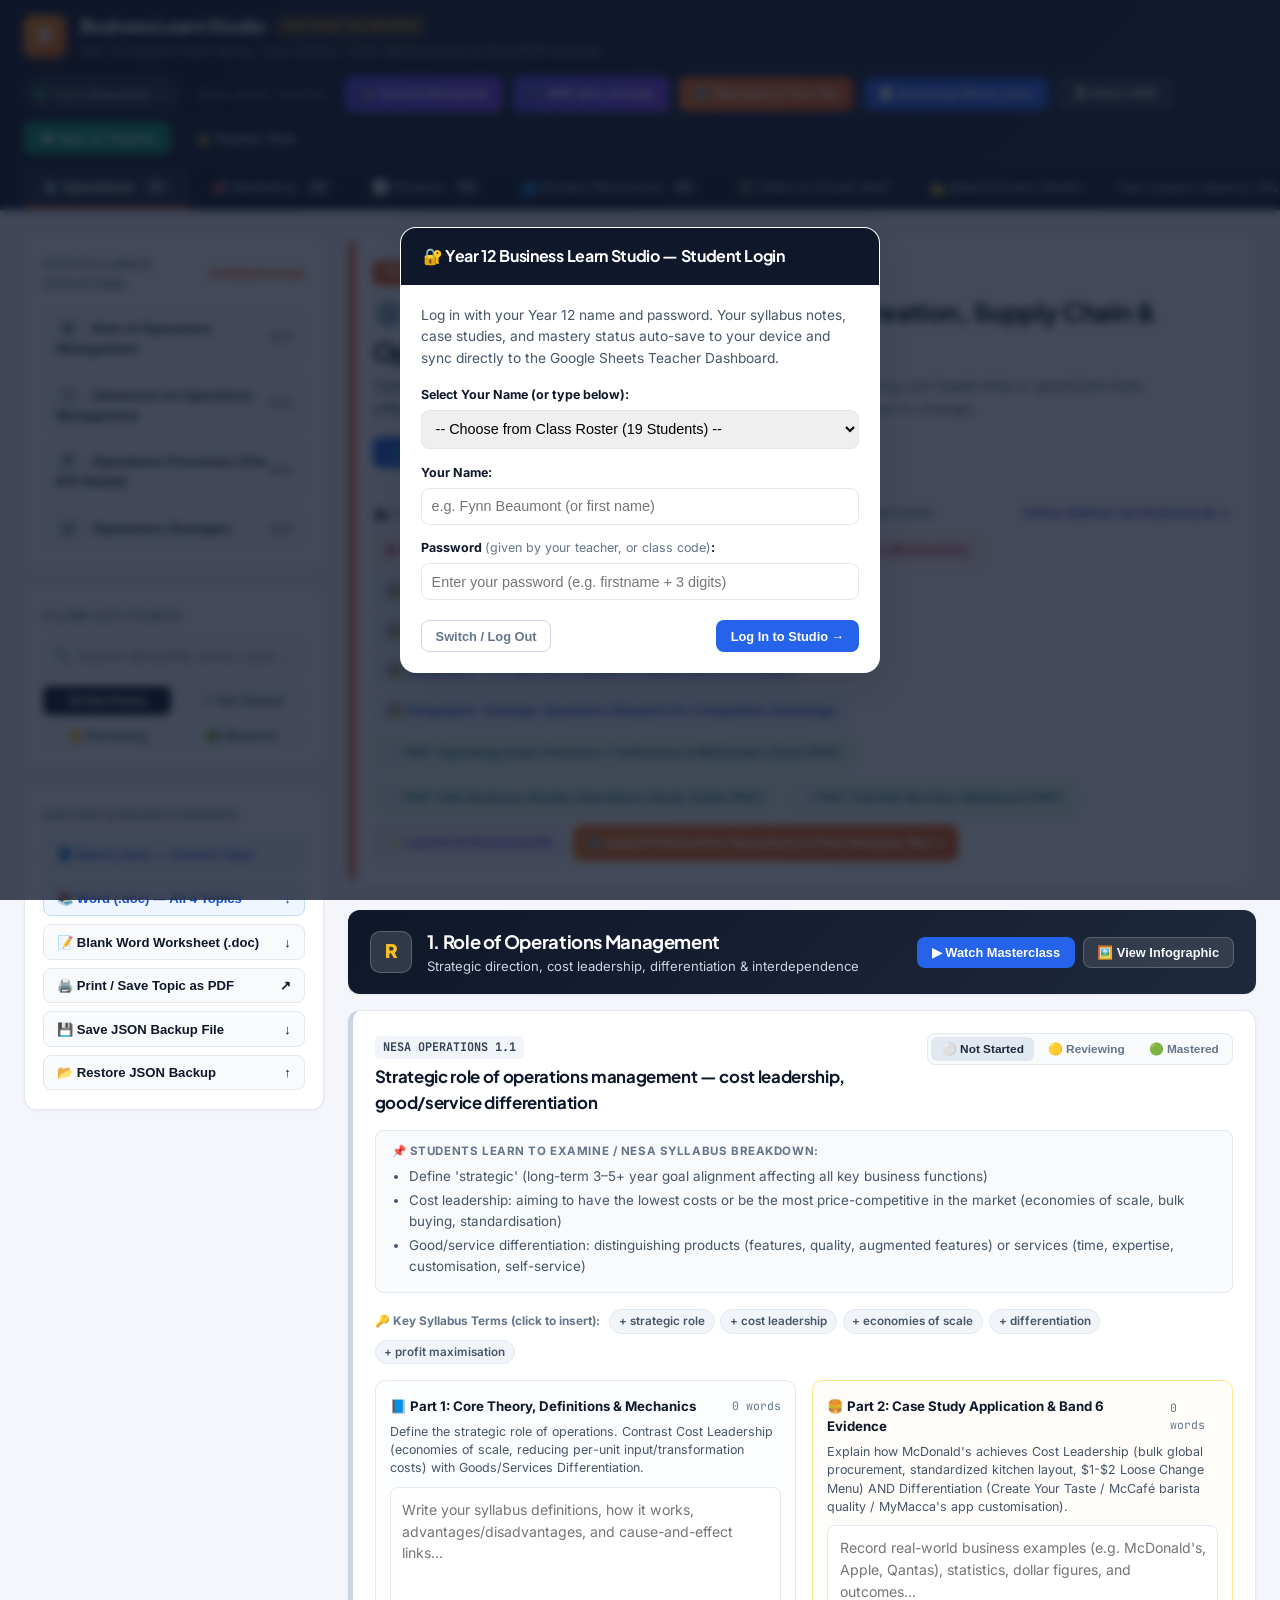
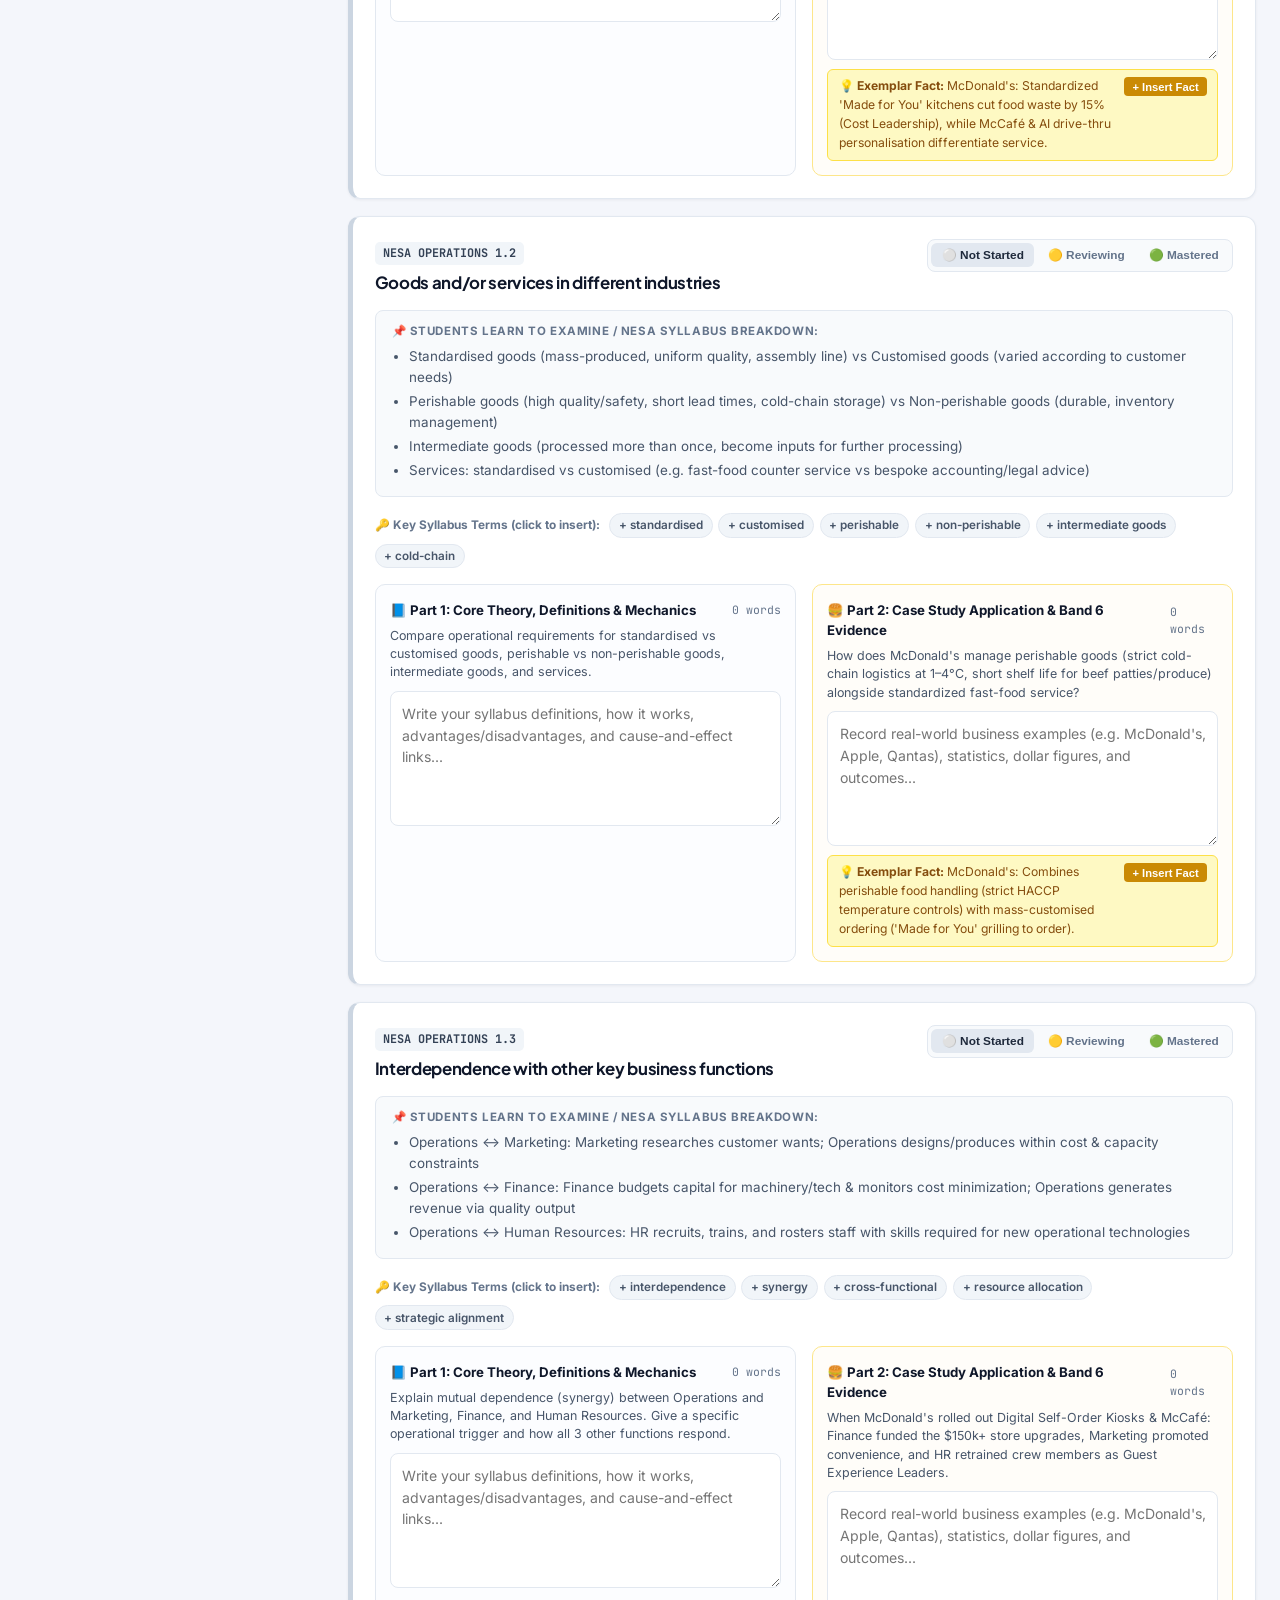
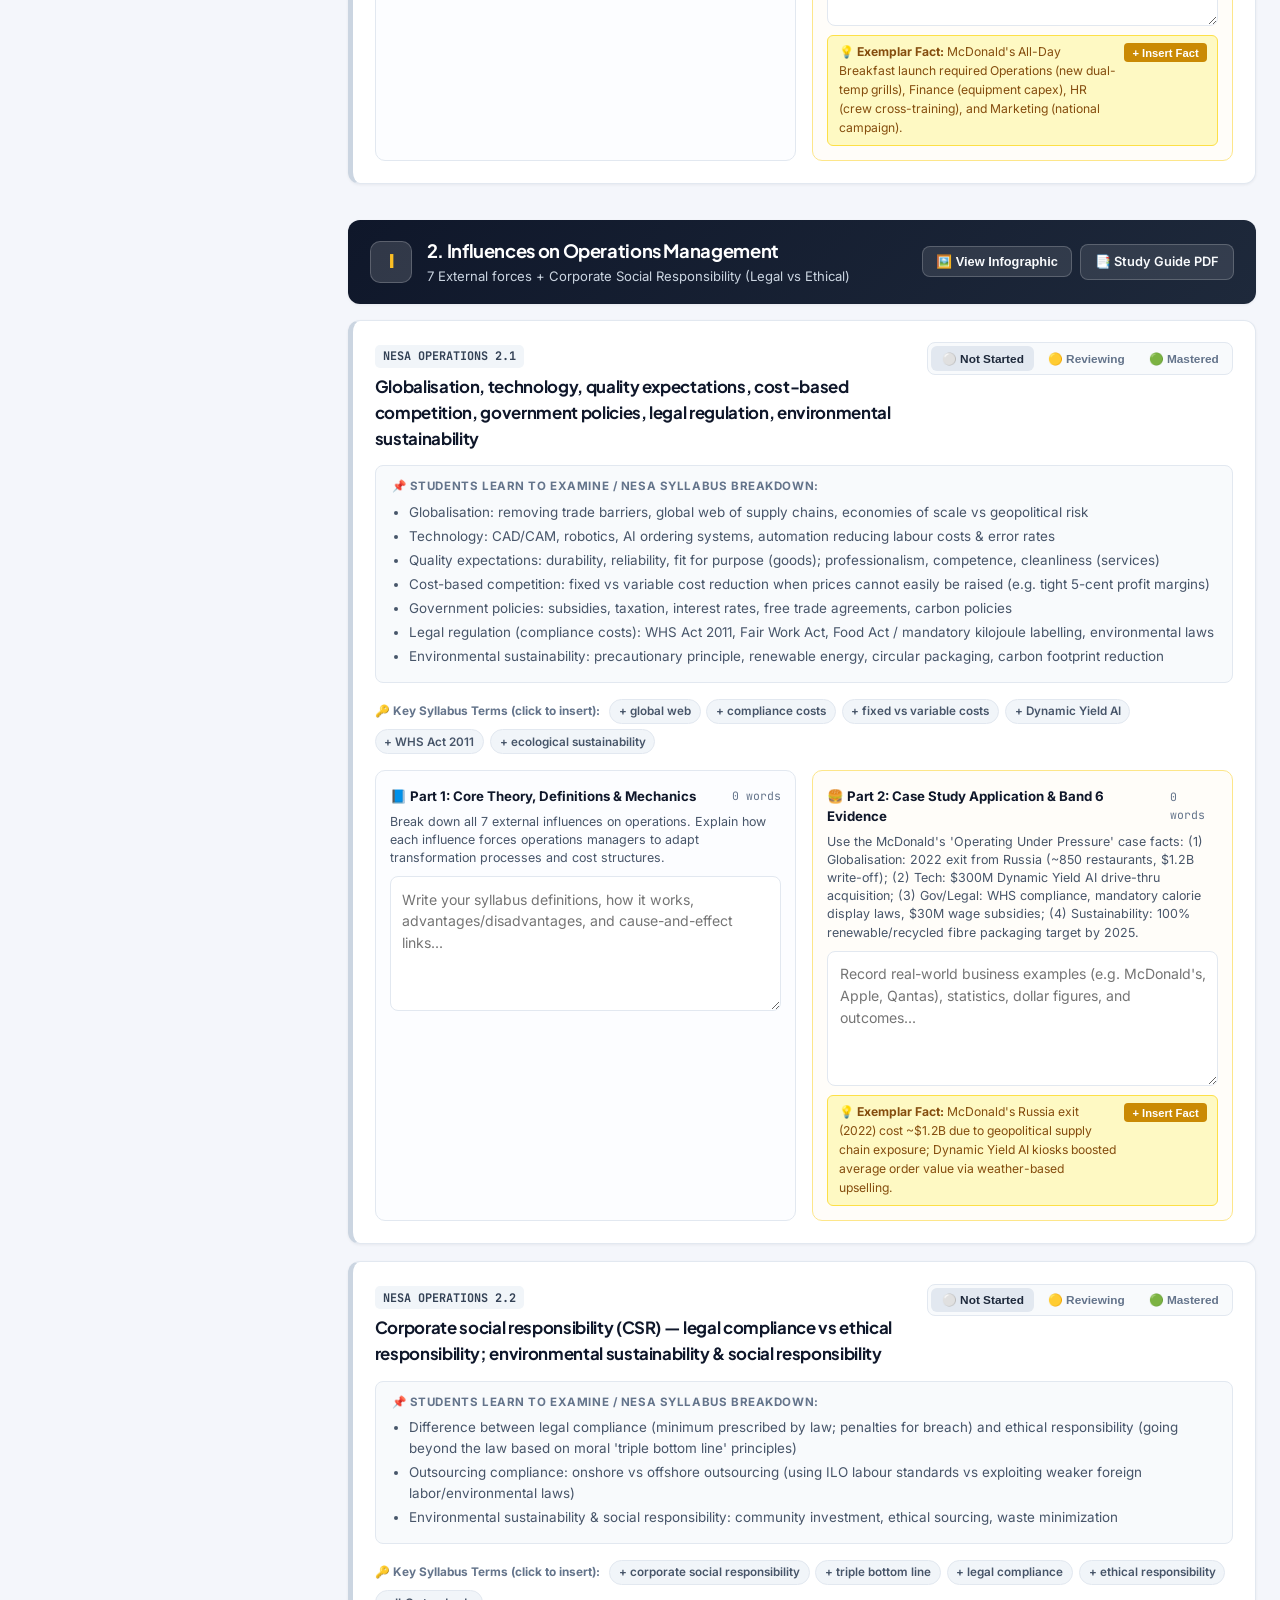
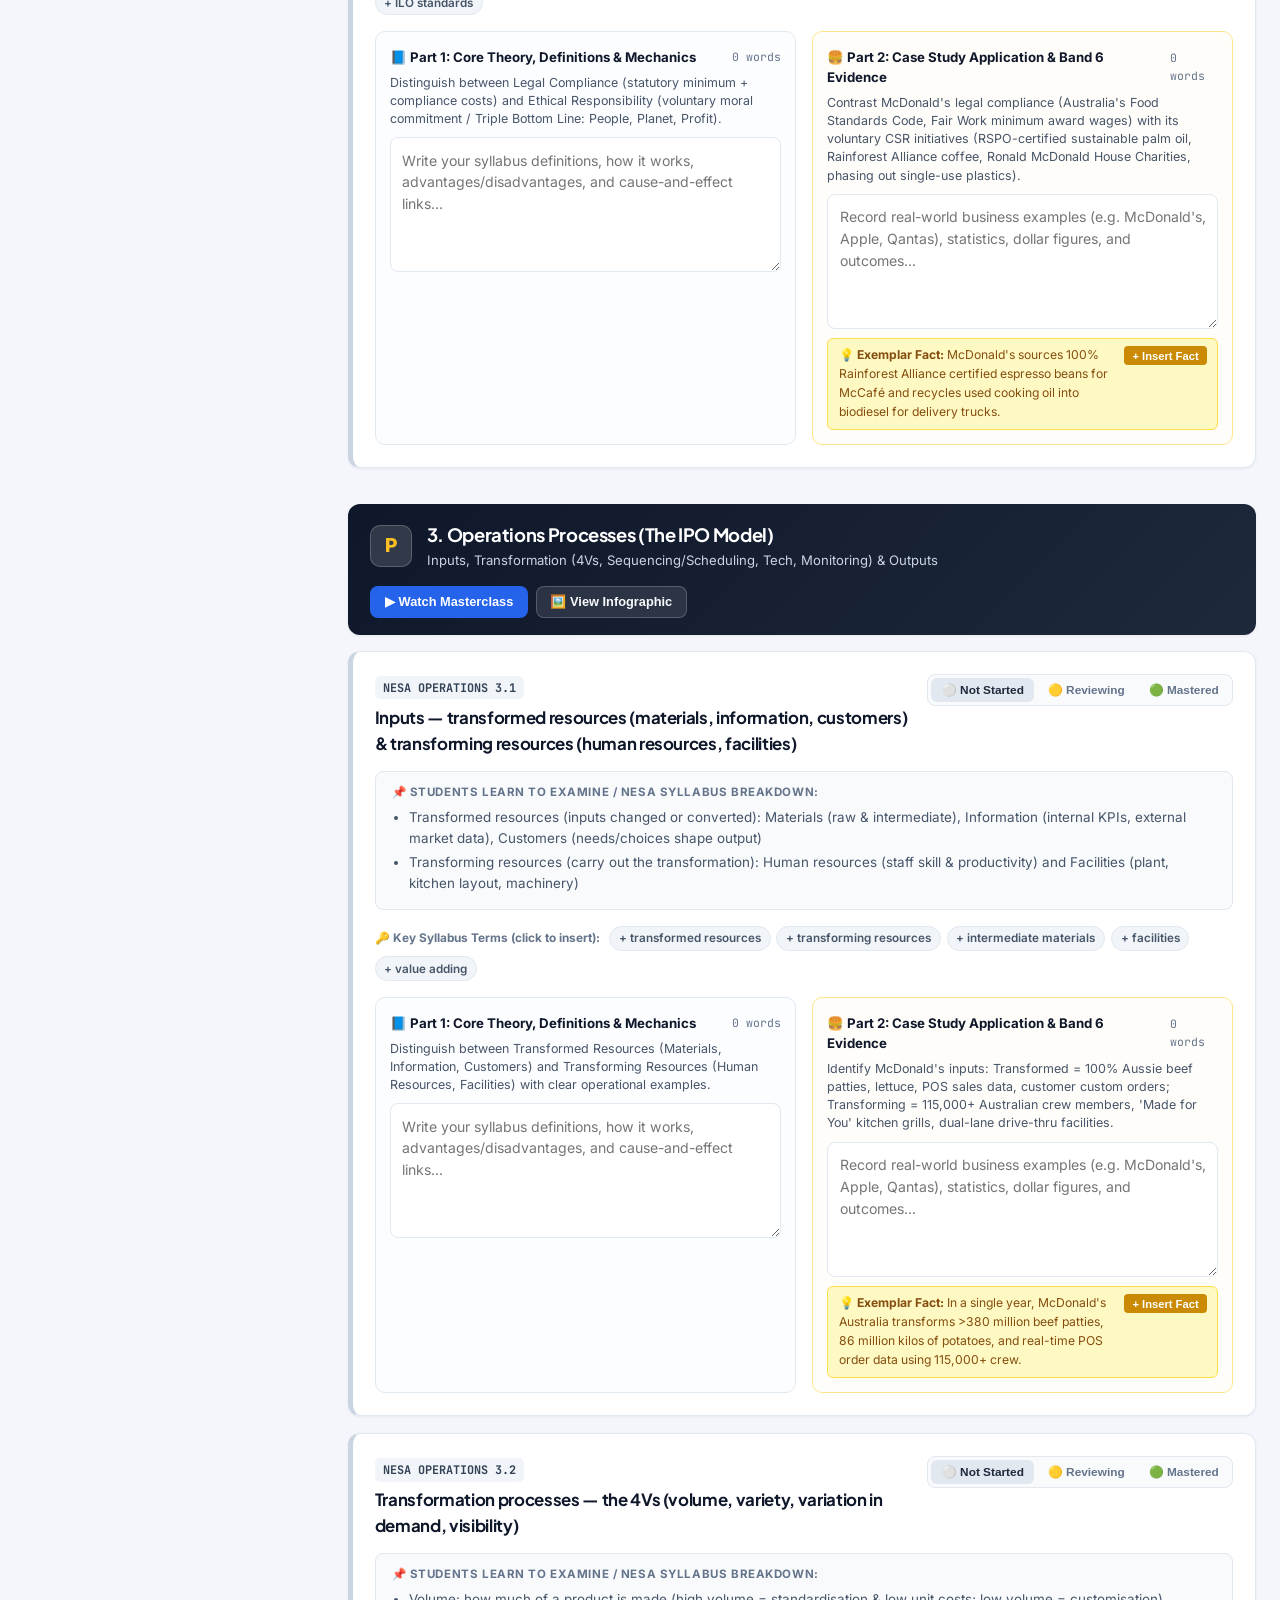
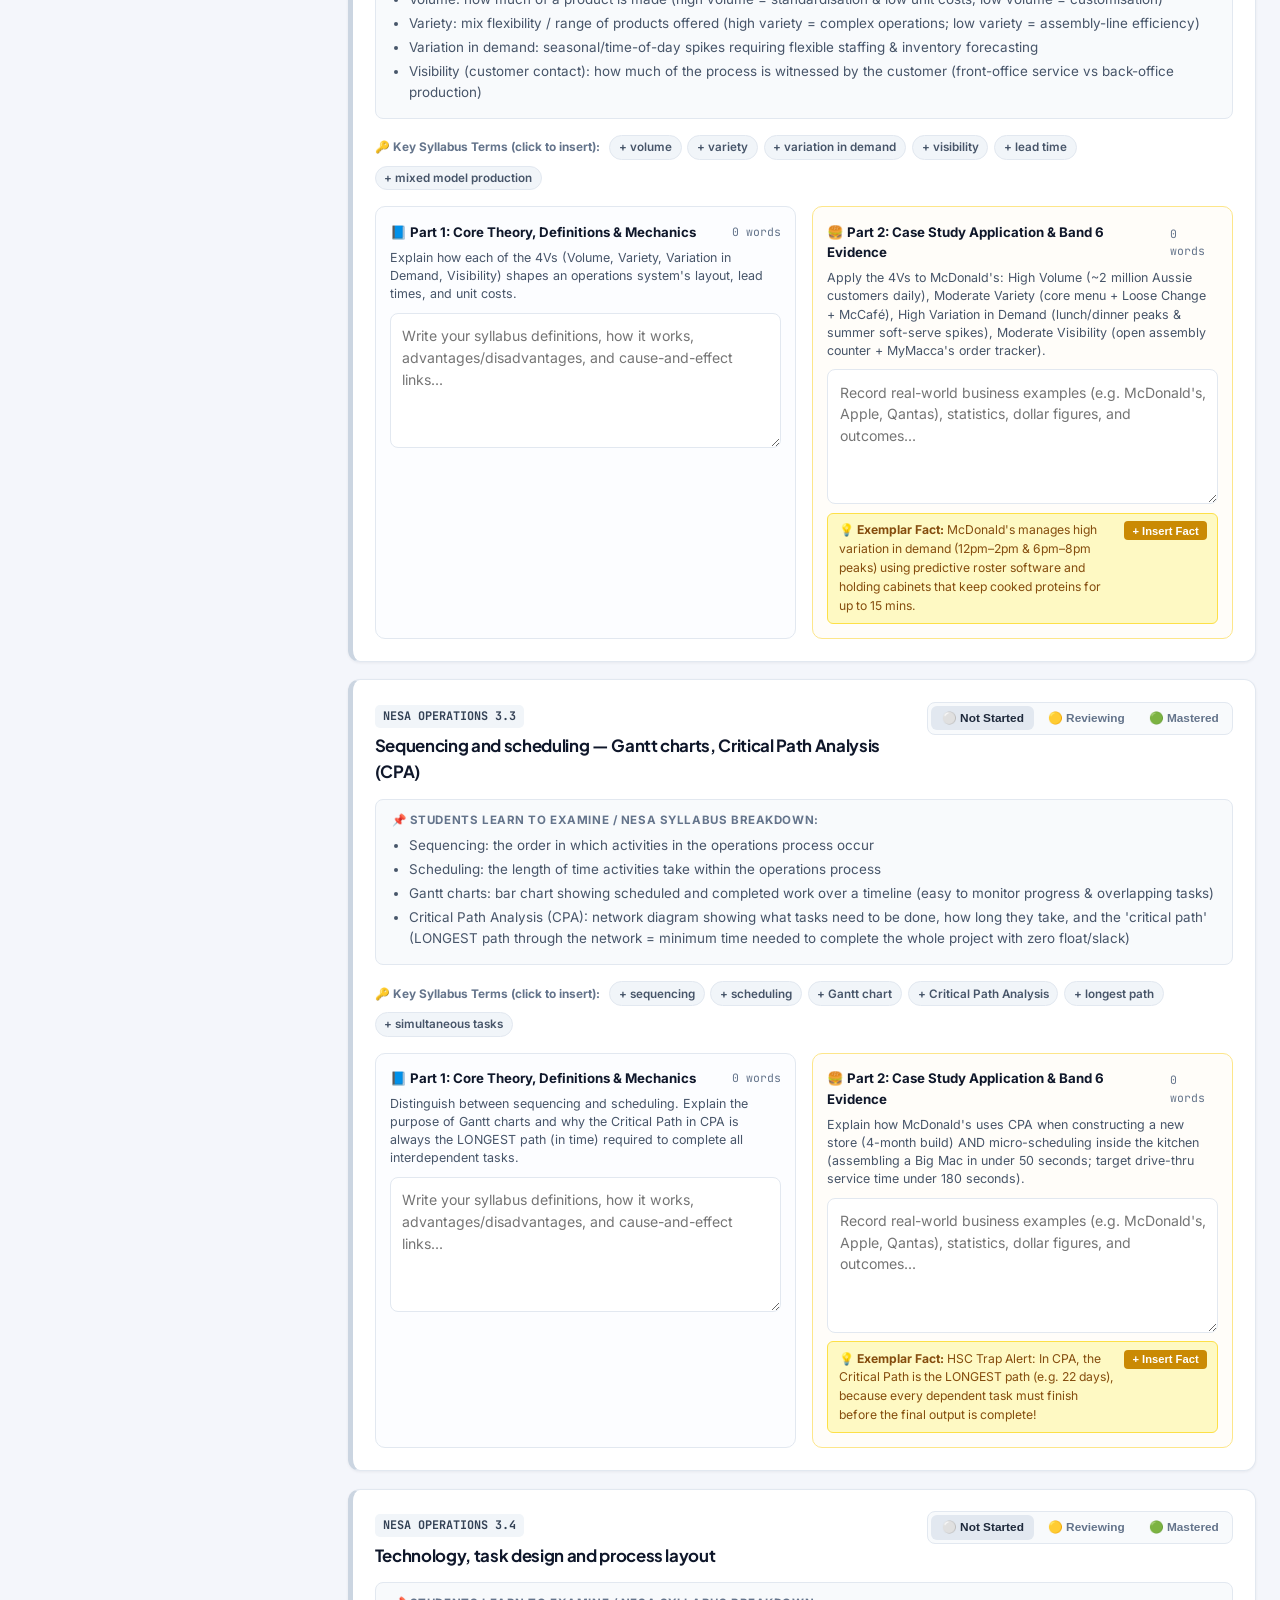
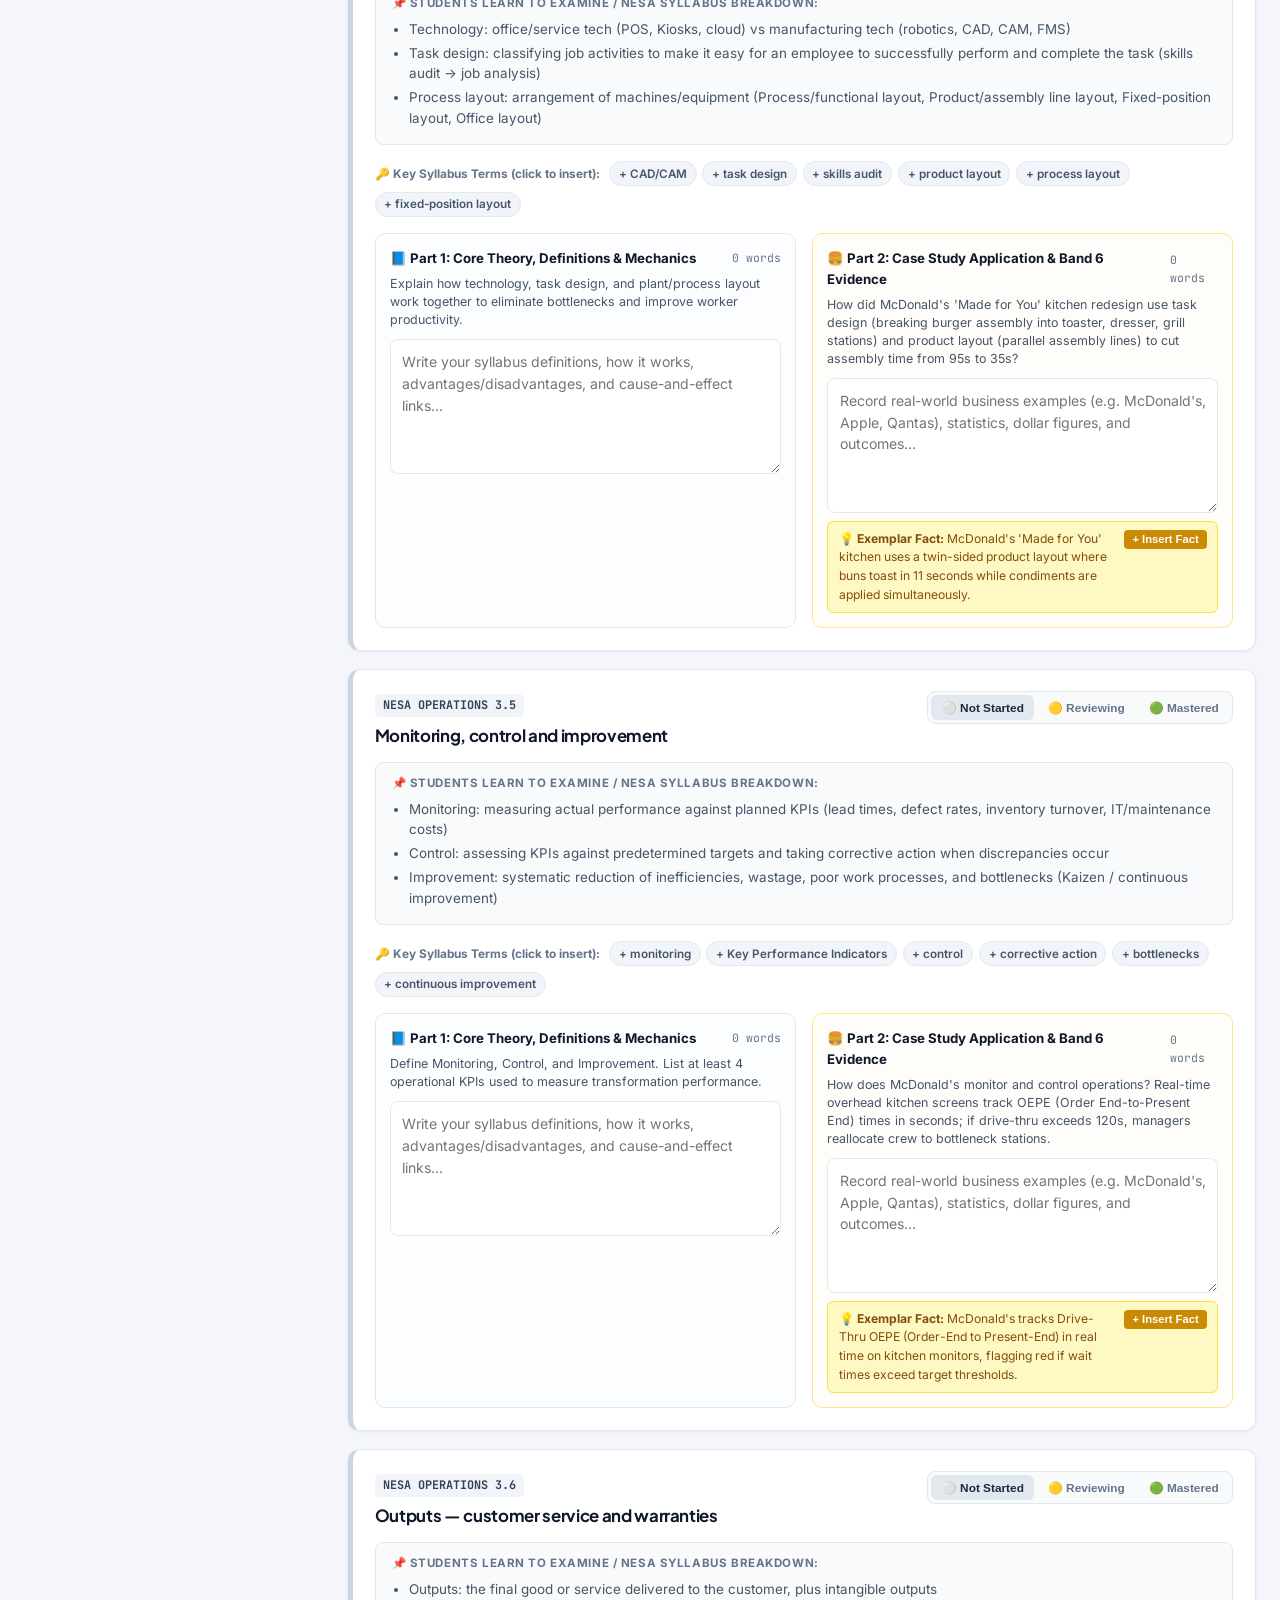
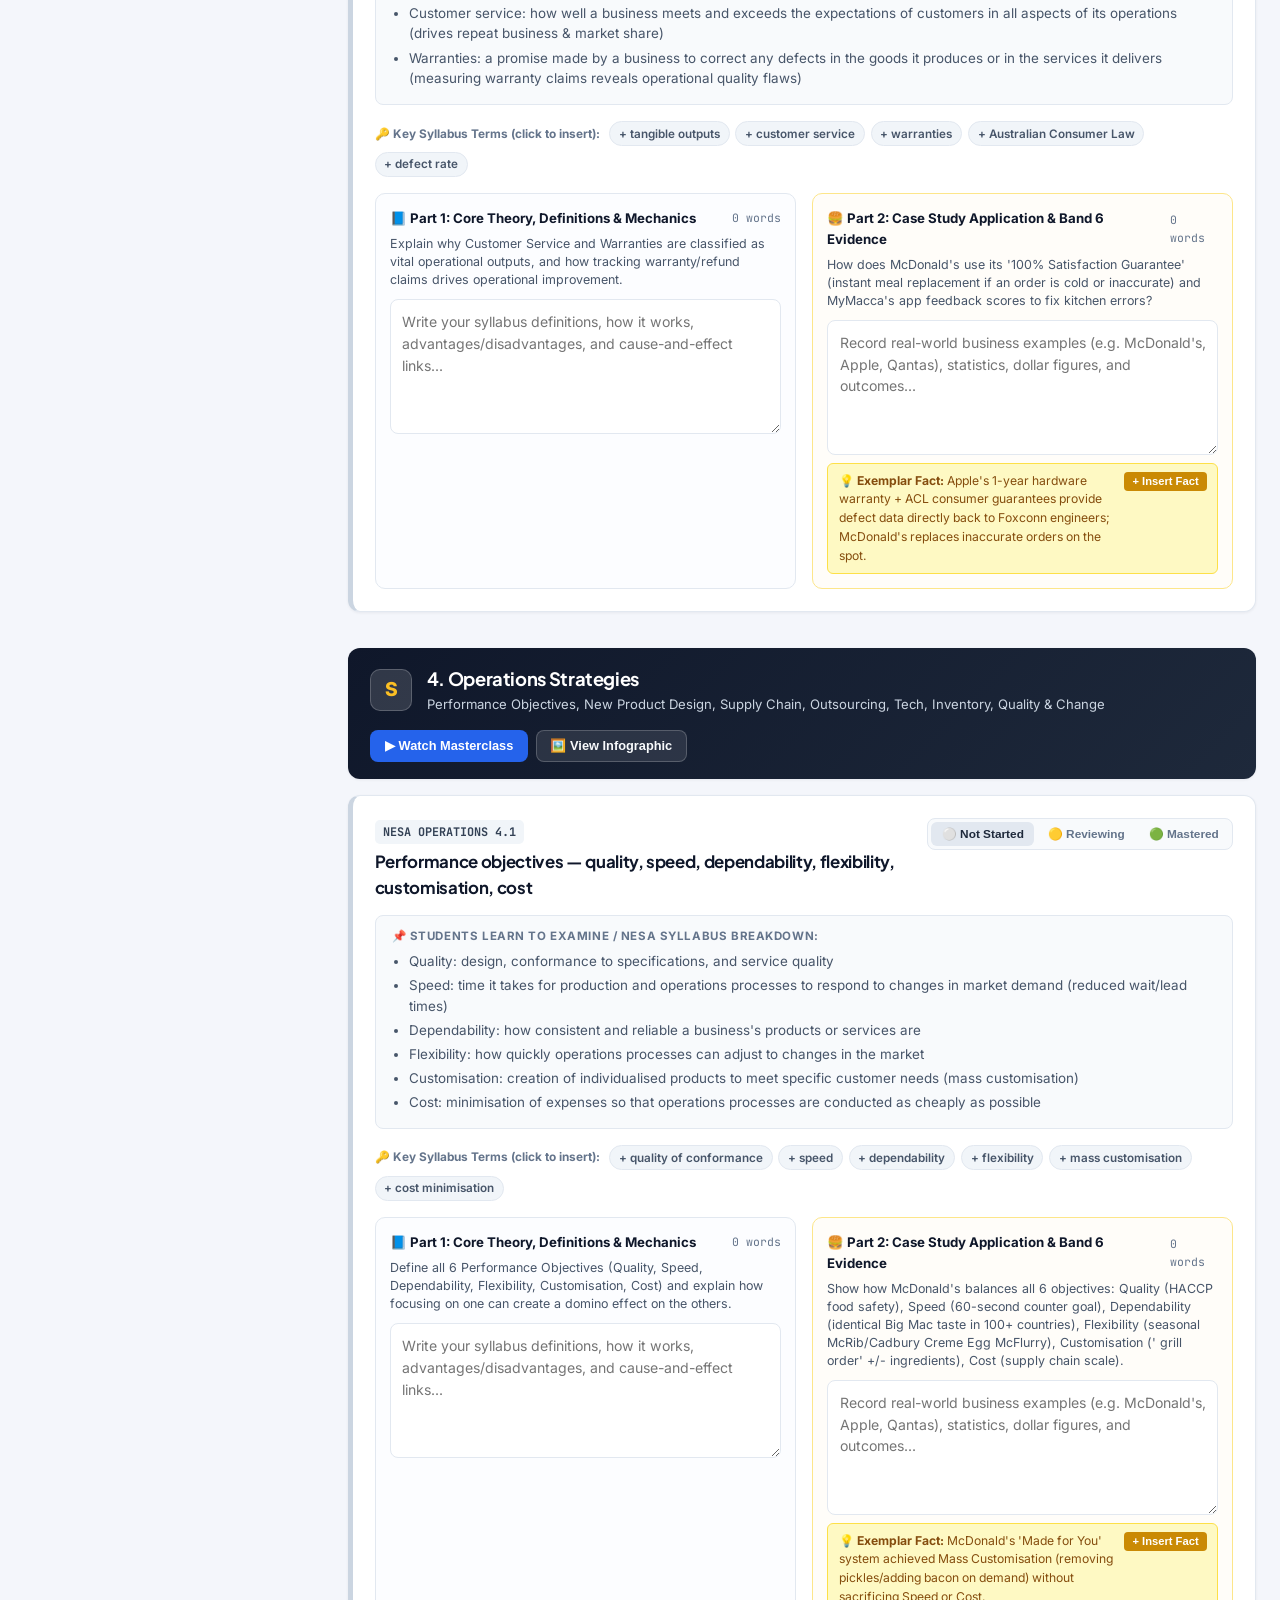
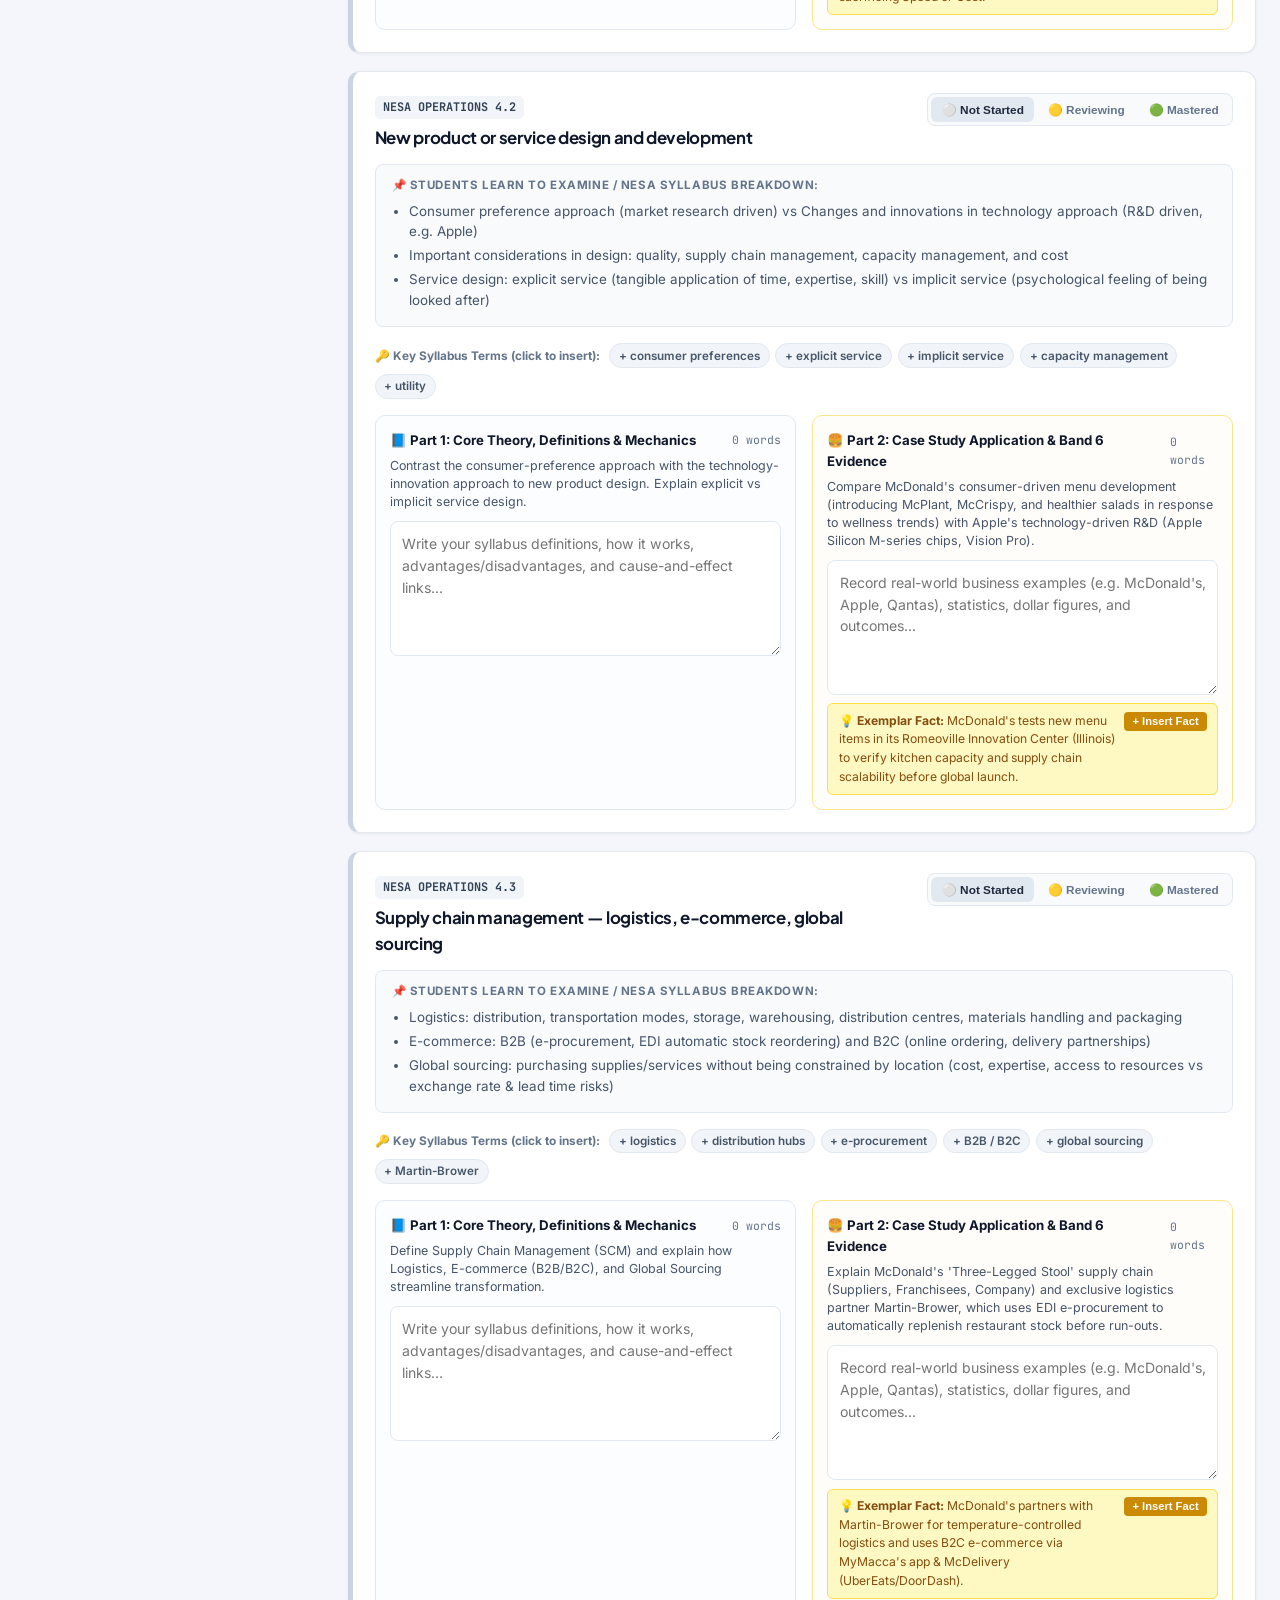
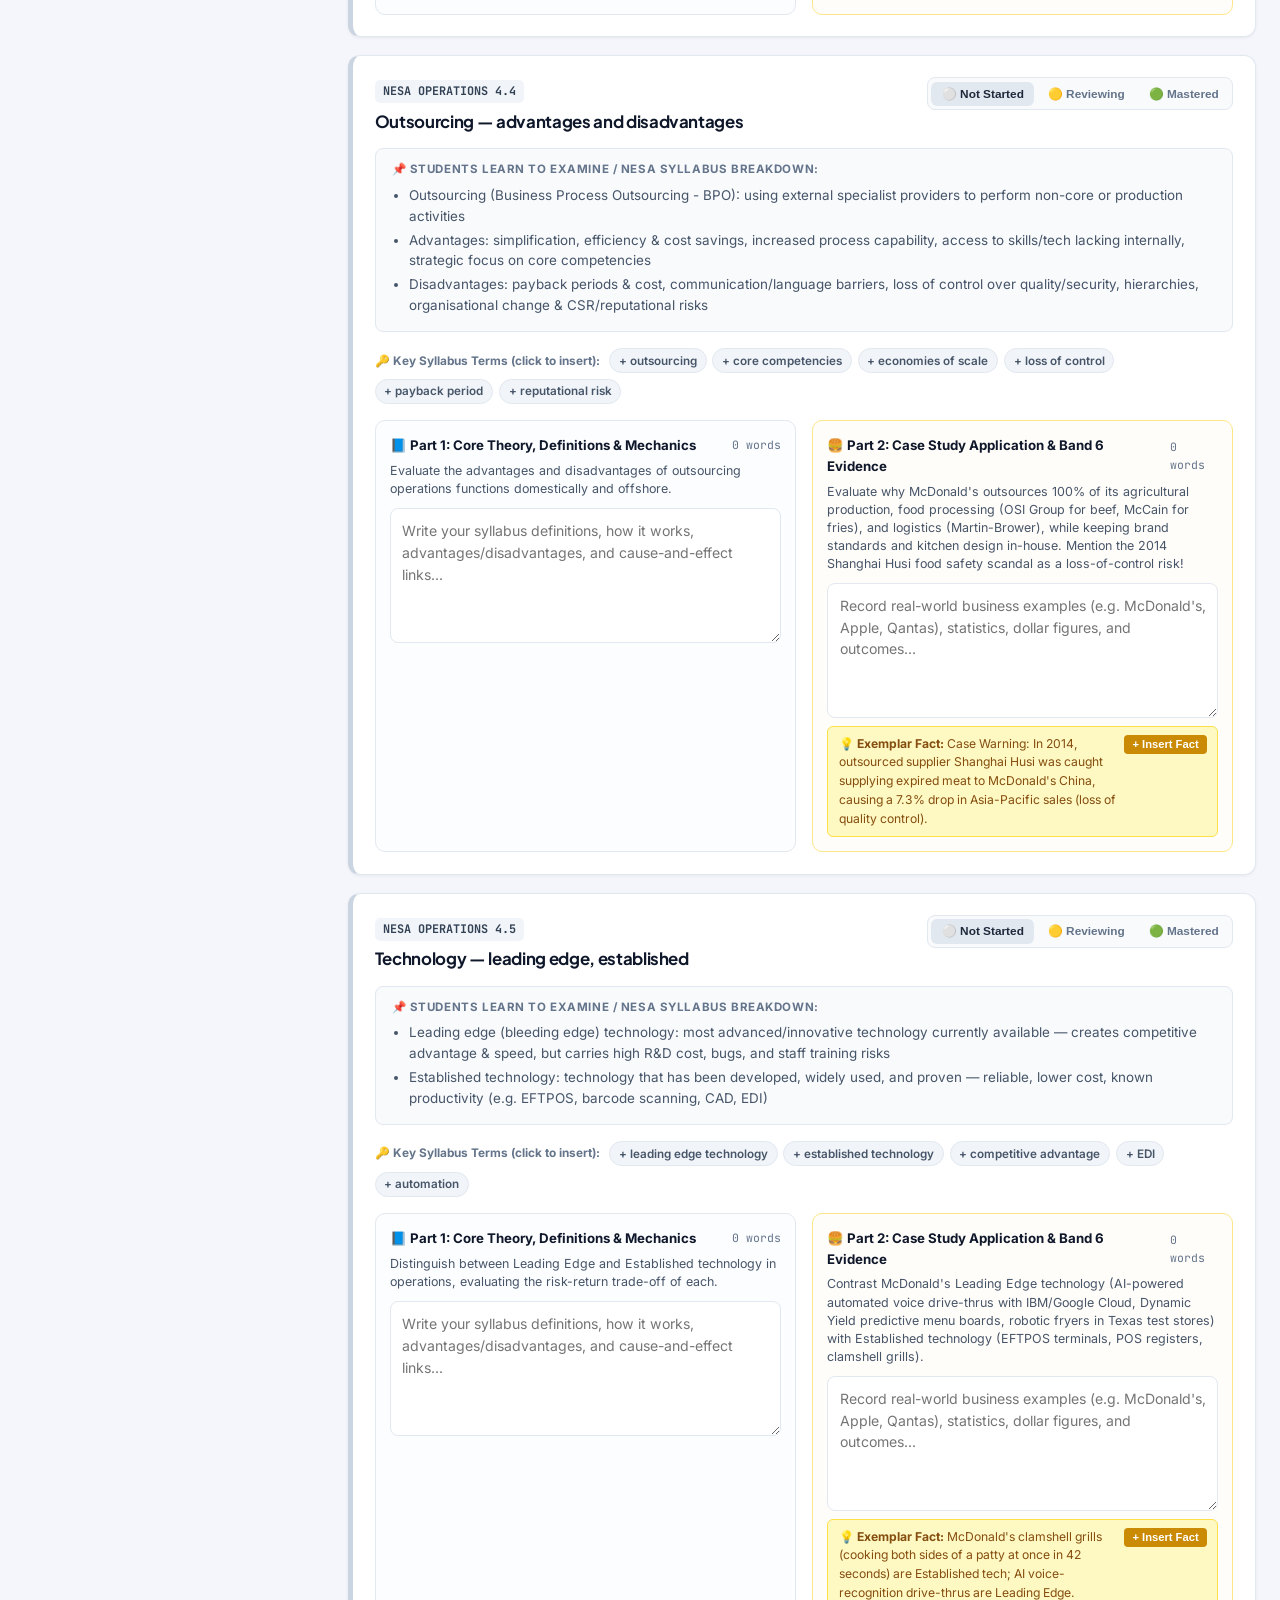
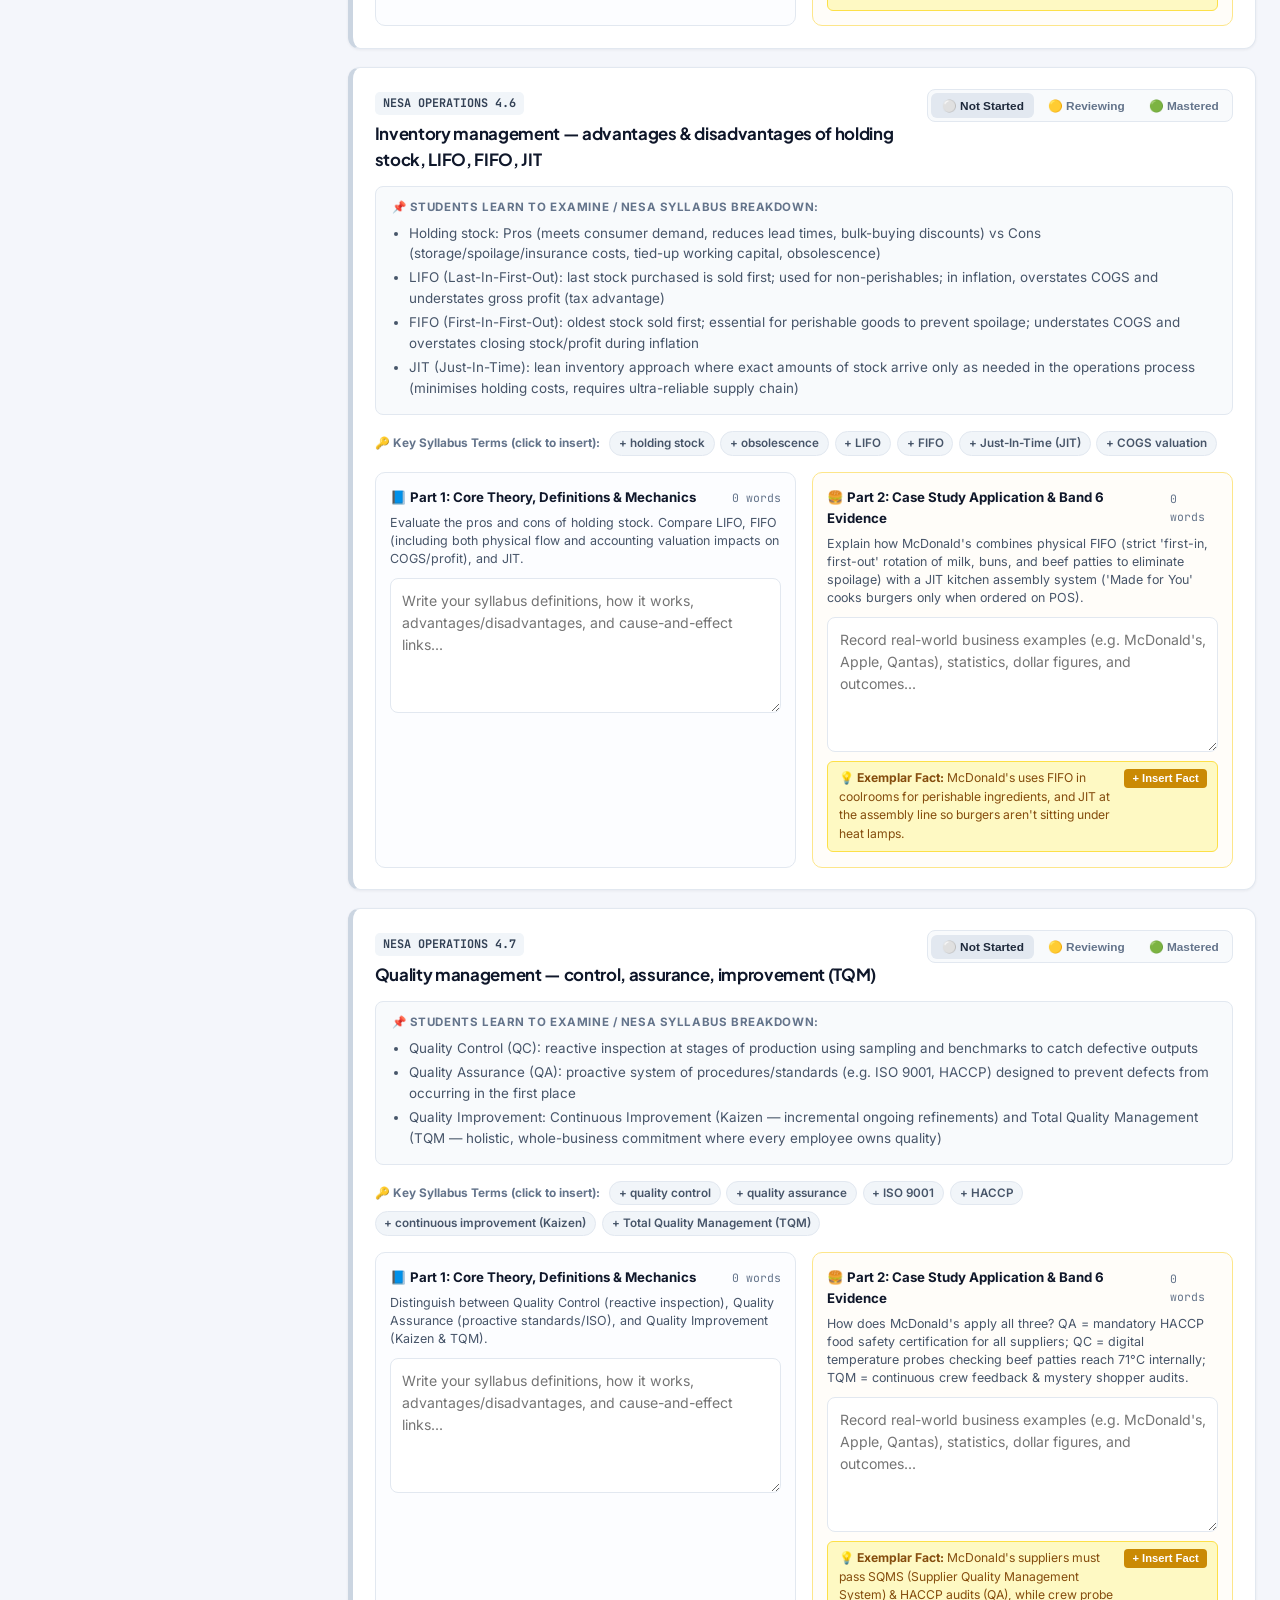
==== commit f1484950: "Add Year 12 Operations Processes & Flow Designer simulation" ====
--- a/index.html
+++ b/index.html
@@ -35,6 +35,14 @@
 
                 <a id="geminiNotebookBtn" href="https://notebook.google.com/notebook/96479e04-bdd6-457b-9cea-a1b3624e895e" target="_blank" rel="noopener" class="btn-action btn-notebook" title="Open Companion Gemini NotebookLM">
                     ✨ Gemini Notebook
+                </a>
+
+                <a href="simulations.html" target="_blank" rel="noopener" class="btn-action btn-notebook" title="Launch Interactive SME Business Simulations Arcade">
+                    🎮 SME Sims Arcade
+                </a>
+
+                <a href="operations-sim.html" target="_blank" rel="noopener" class="btn-action btn-word" style="background:linear-gradient(135deg,#f97316,#ea580c);color:#fff;border:none;" title="Launch Interactive Year 12 Operations Processes & Flow Designer">
+                    ⚙️ Operations Flow Sim
                 </a>
 
                 <button class="btn-action btn-word" onclick="exportToWord('all')" title="Download Complete Syllabus Notes as Microsoft Word (.doc)">
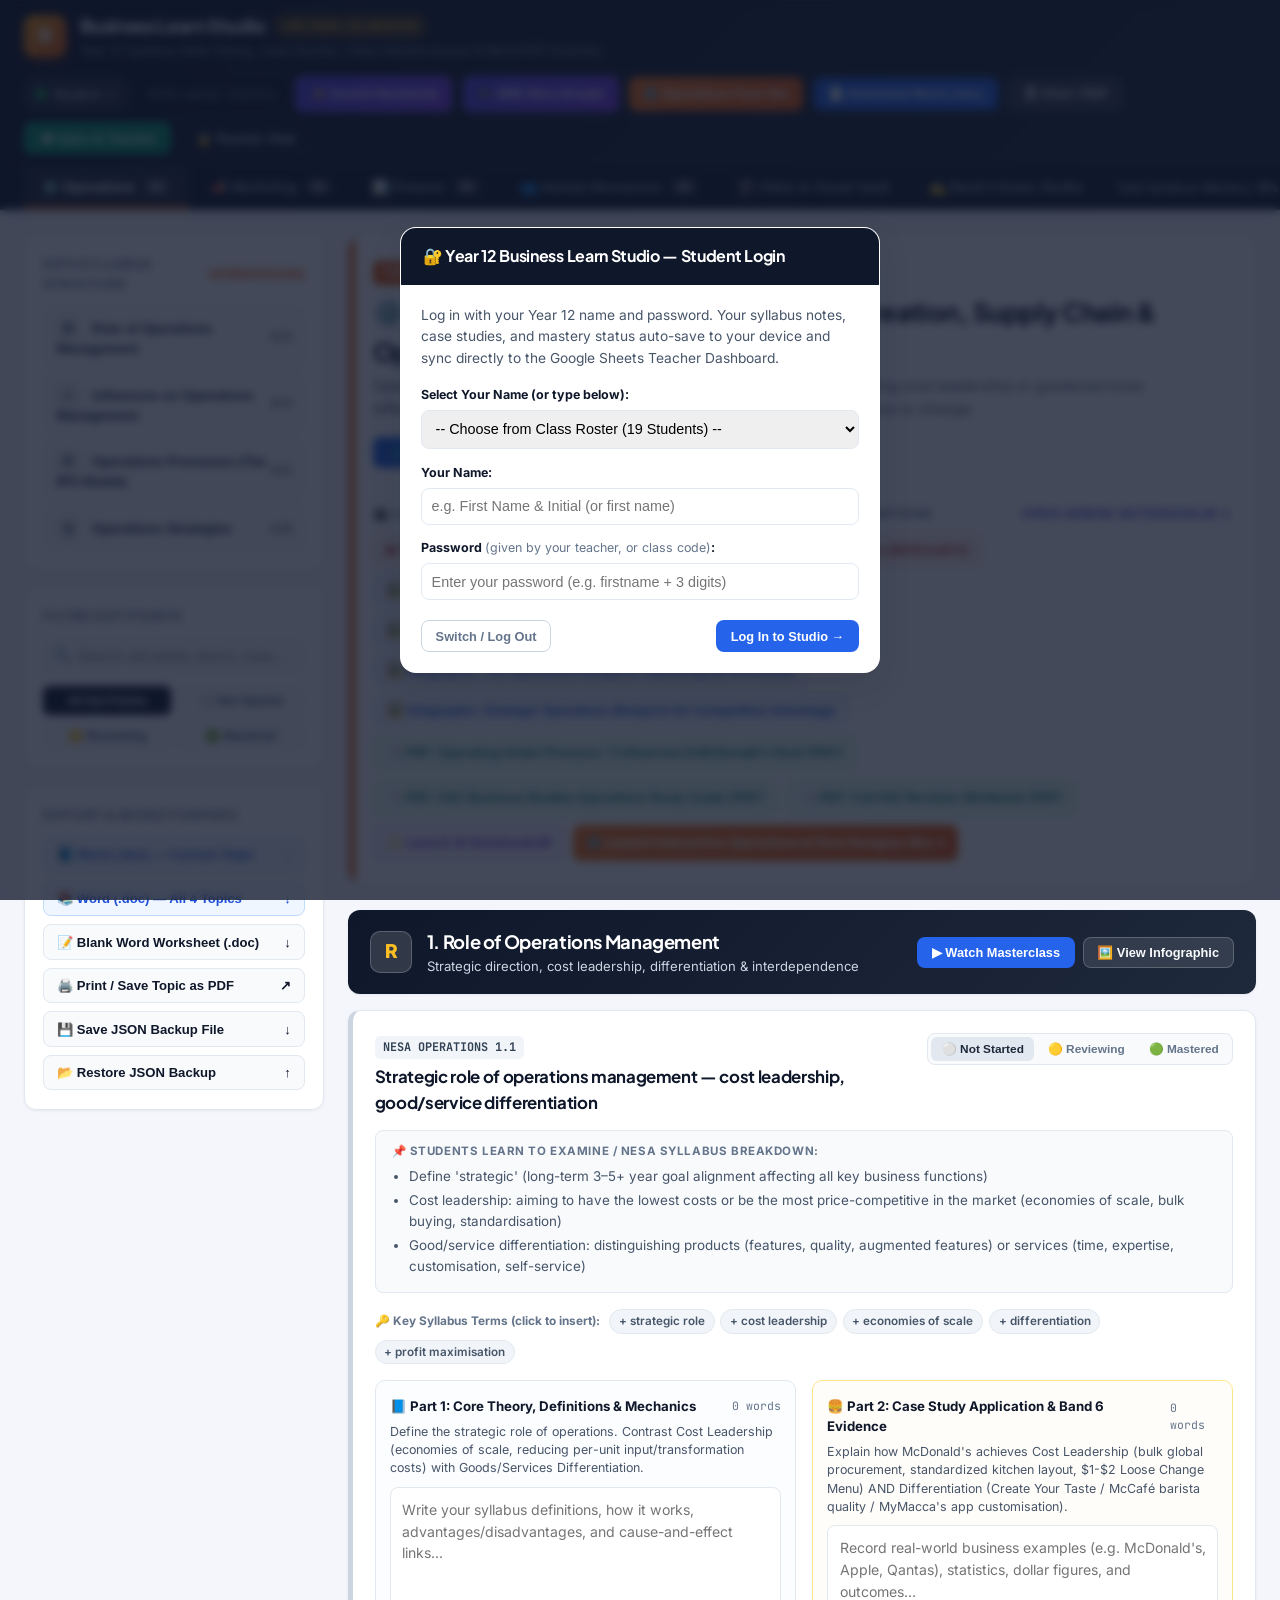
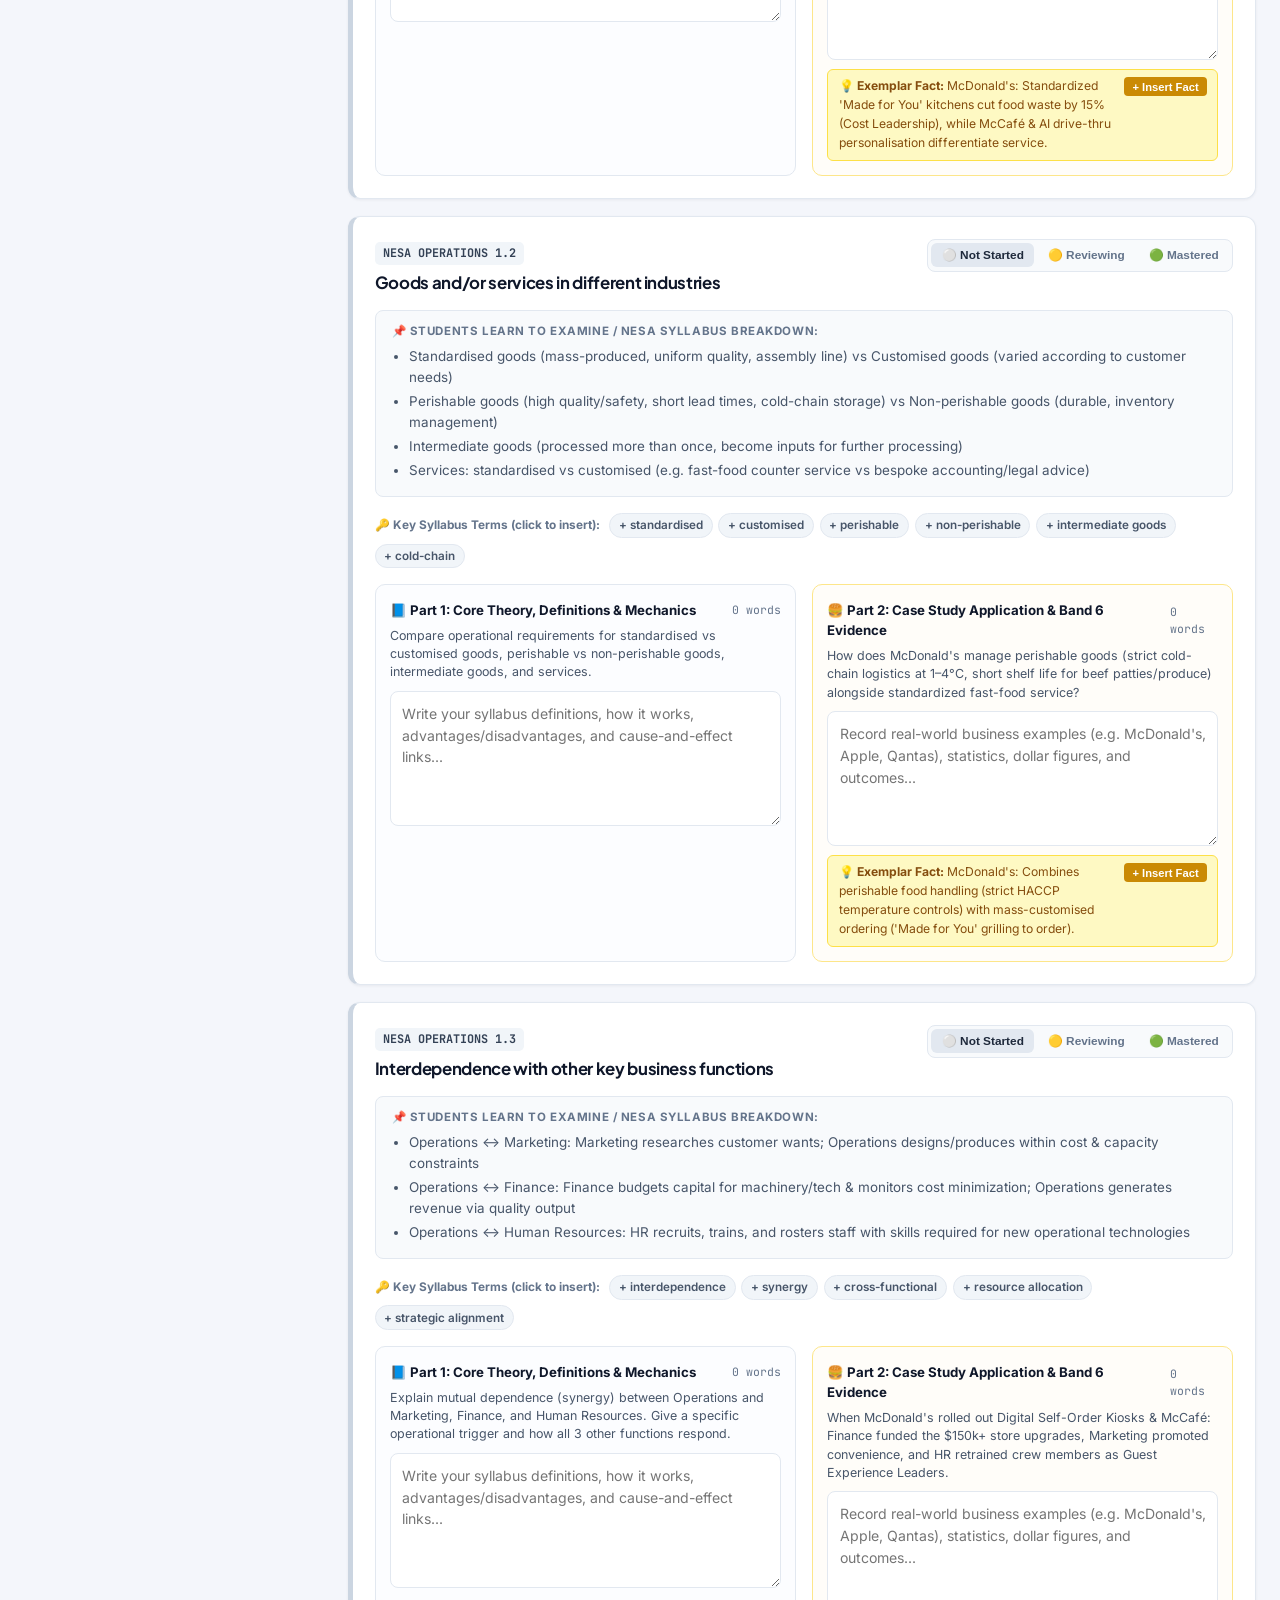
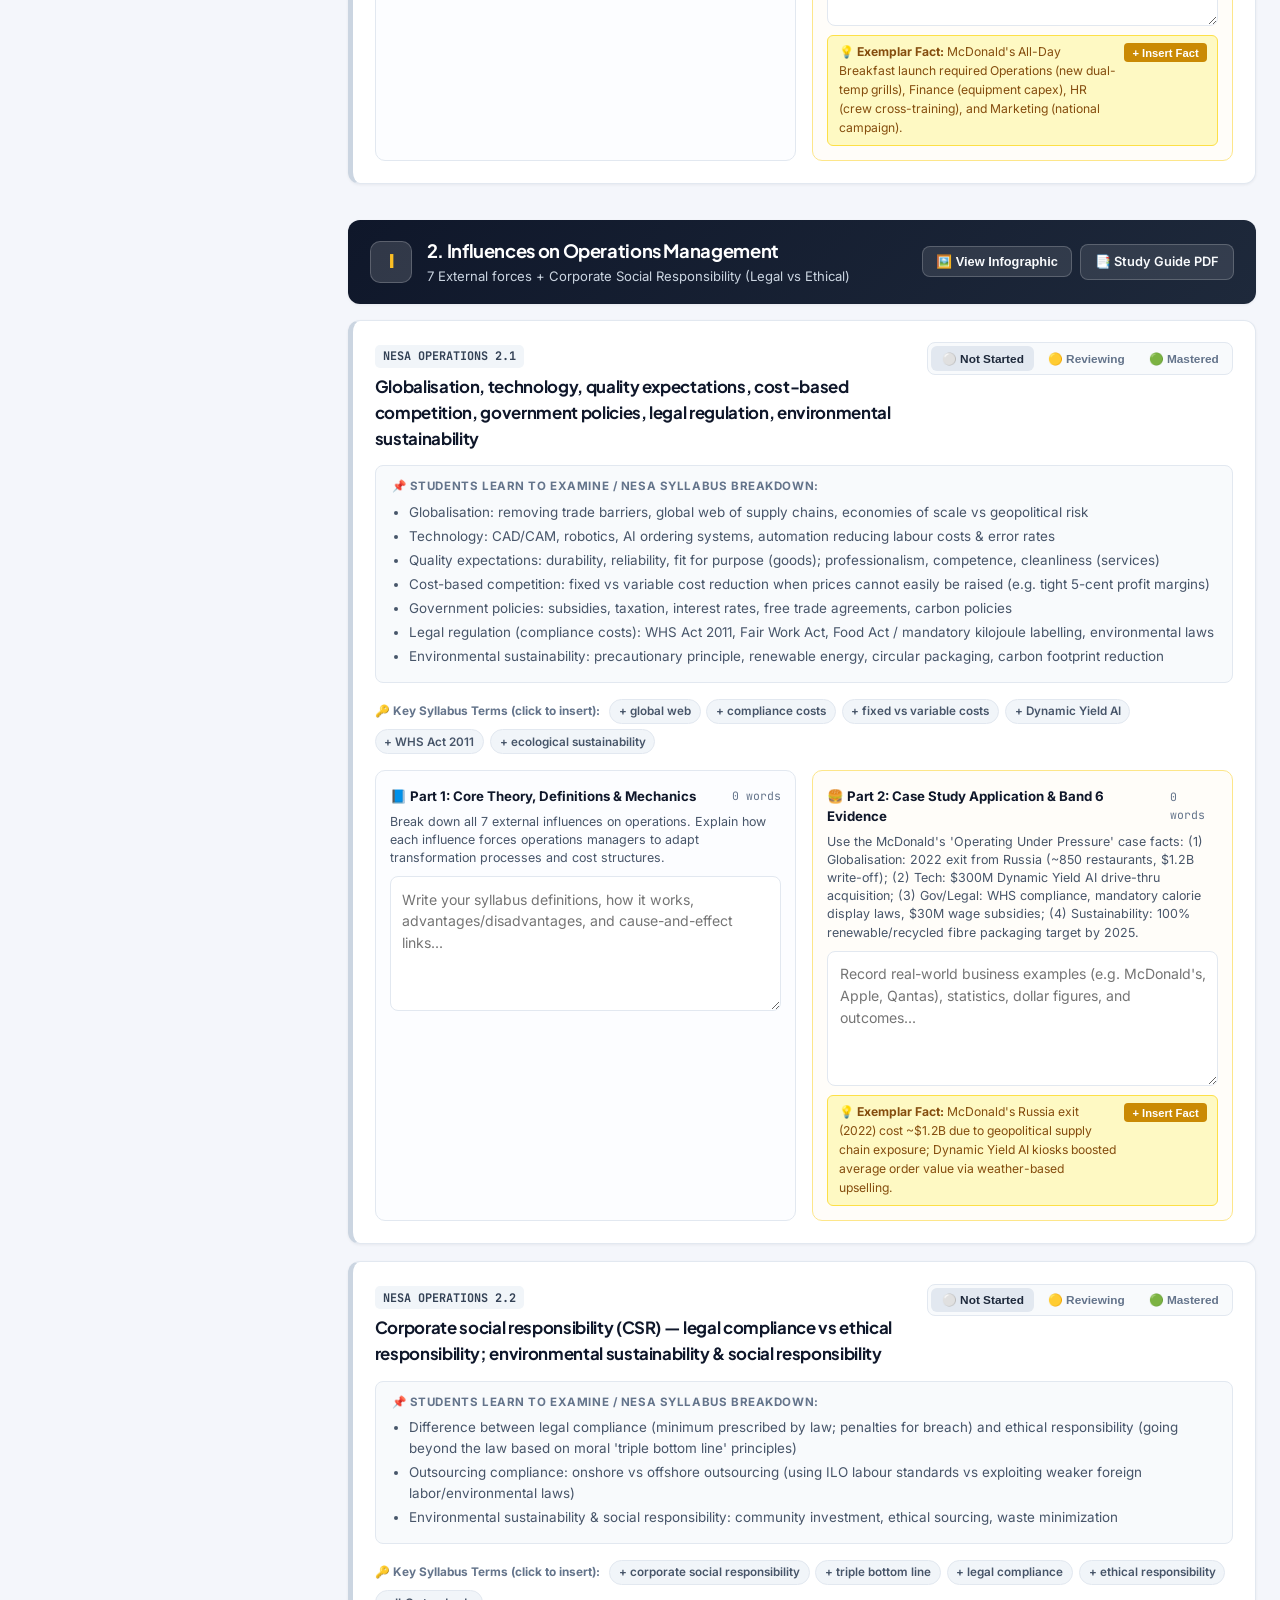
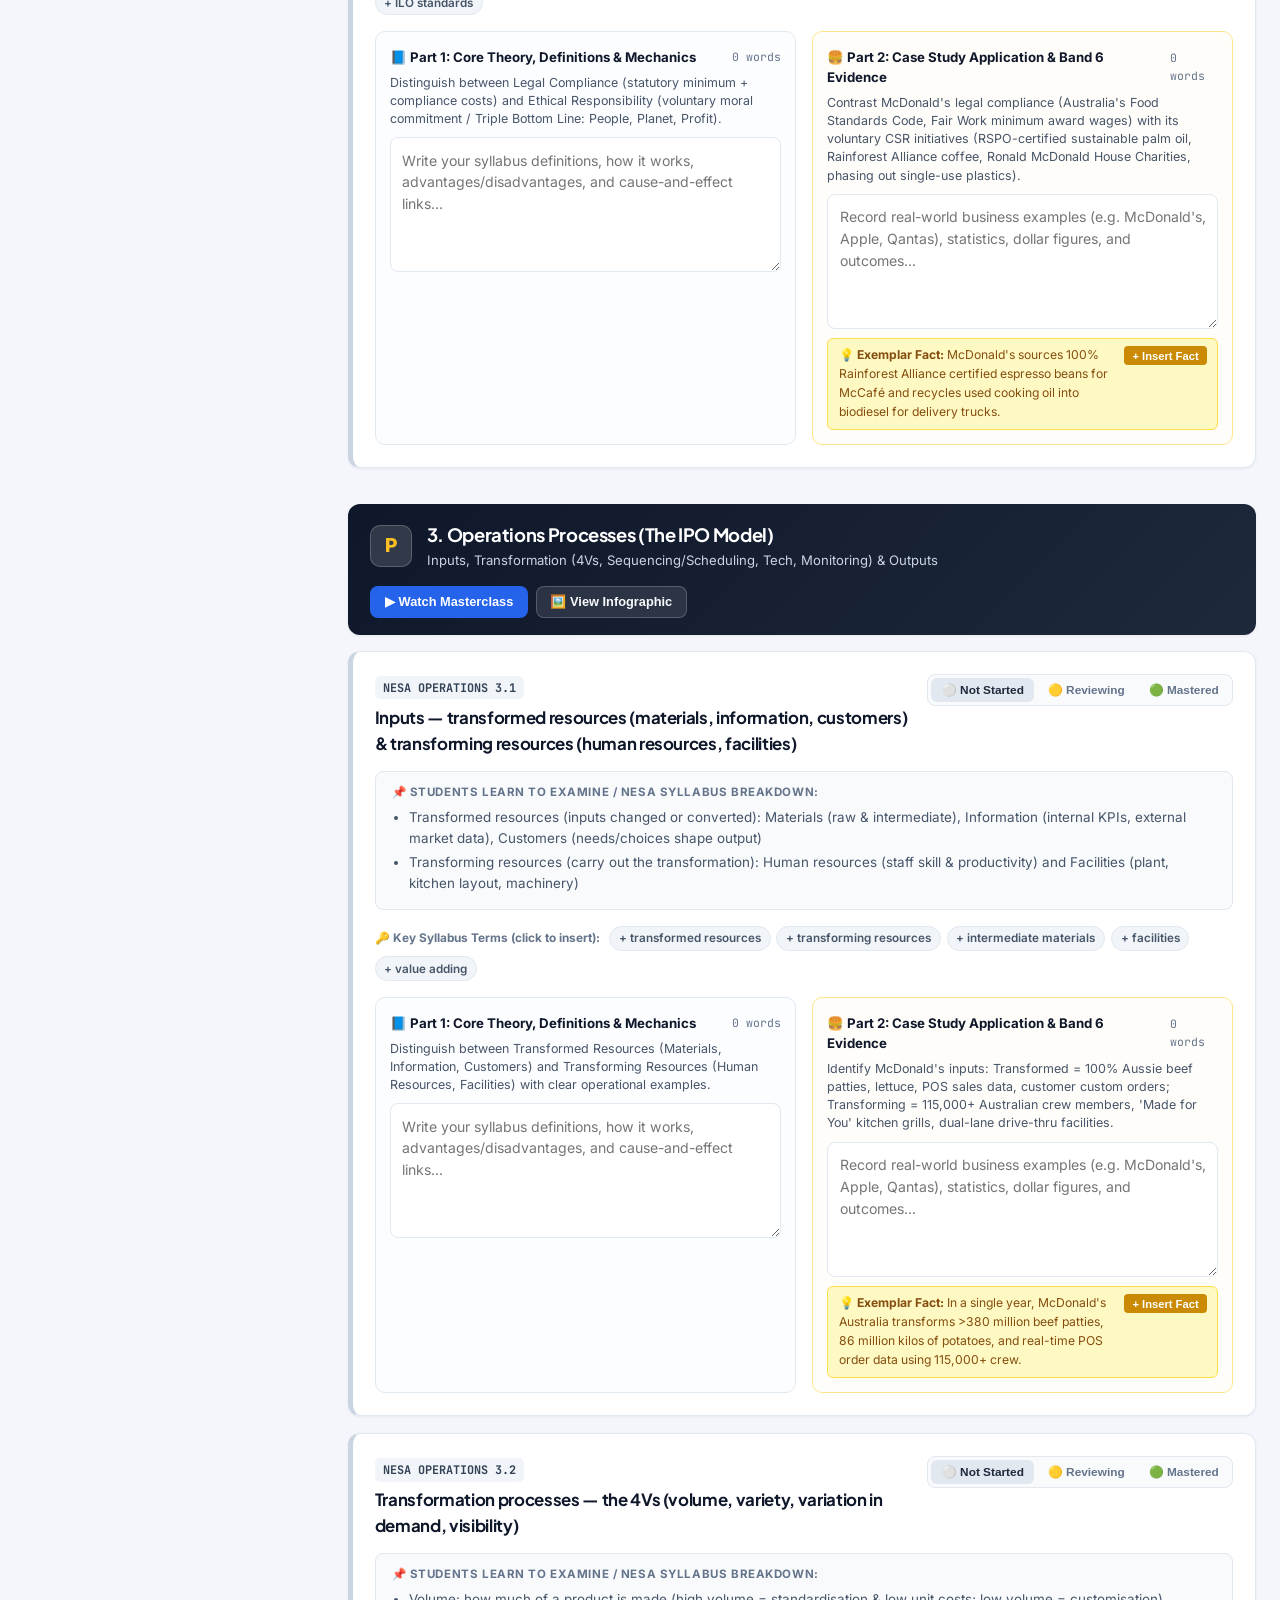
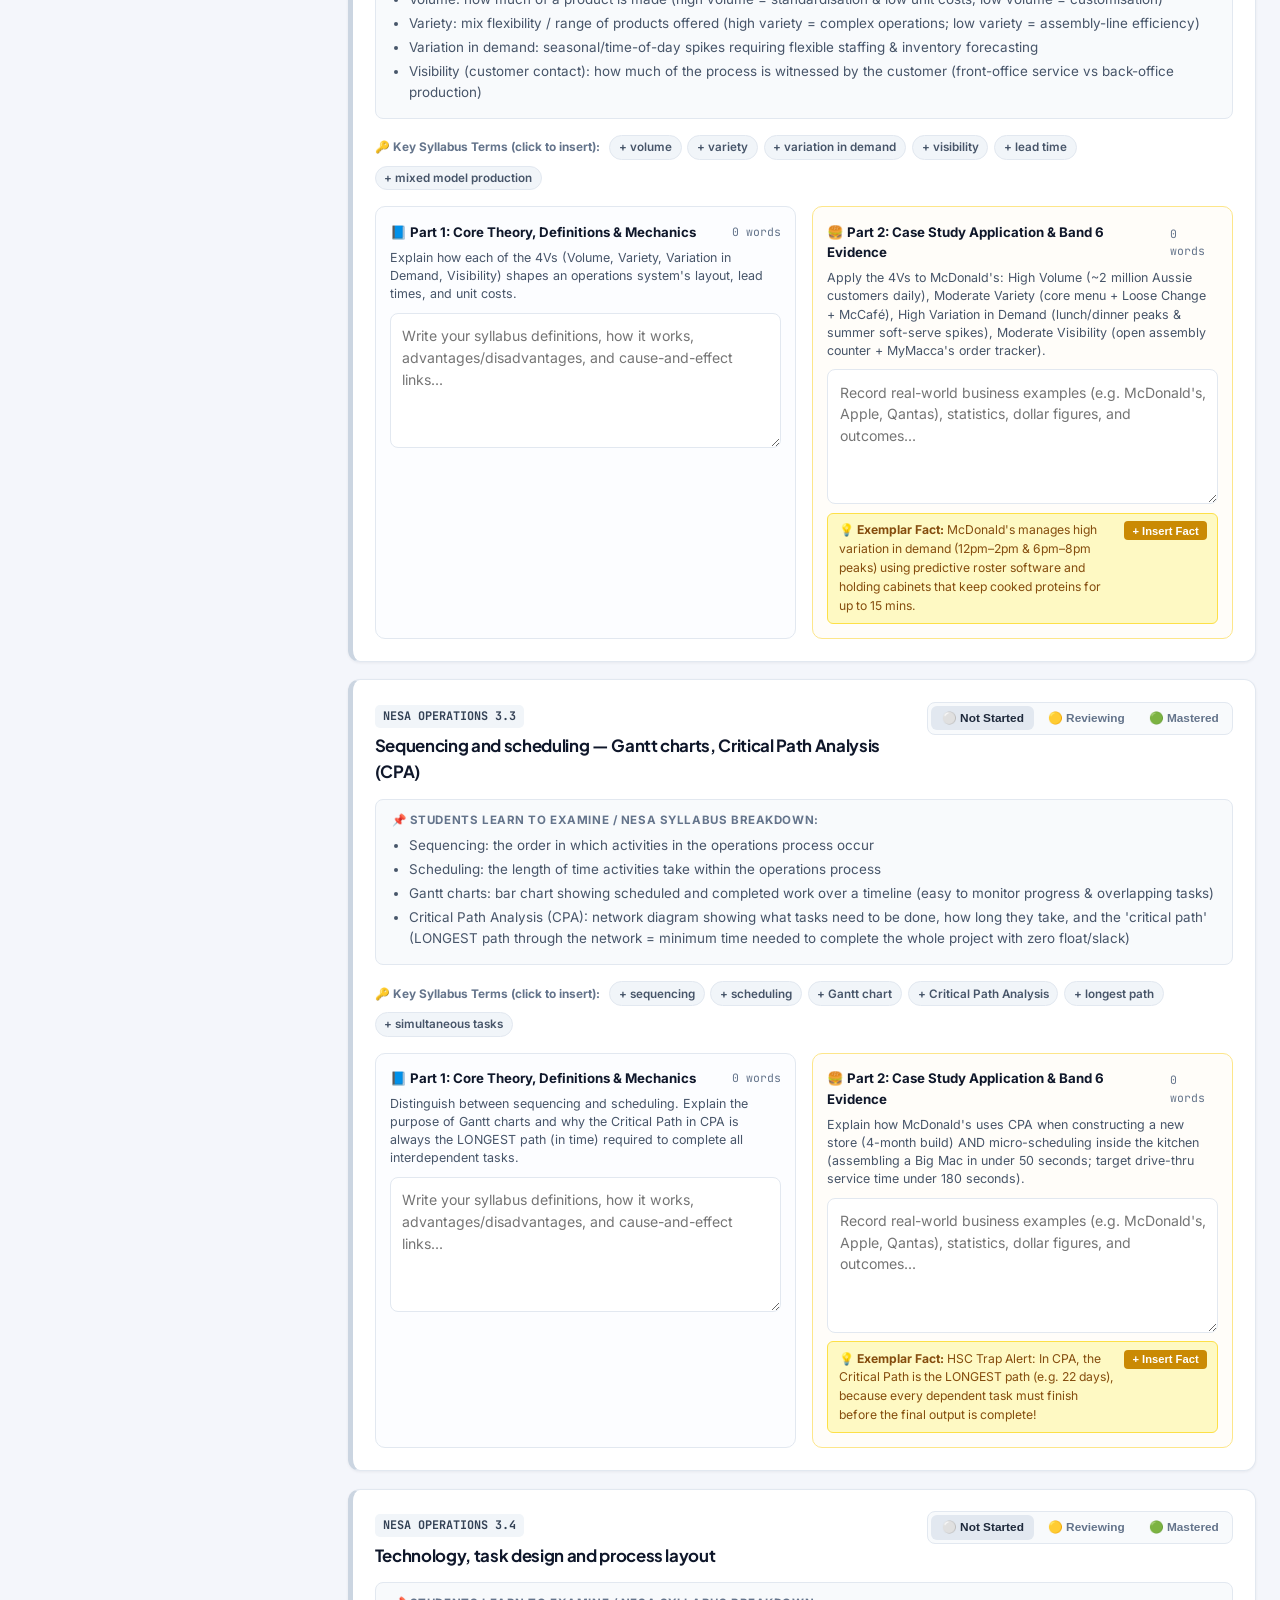
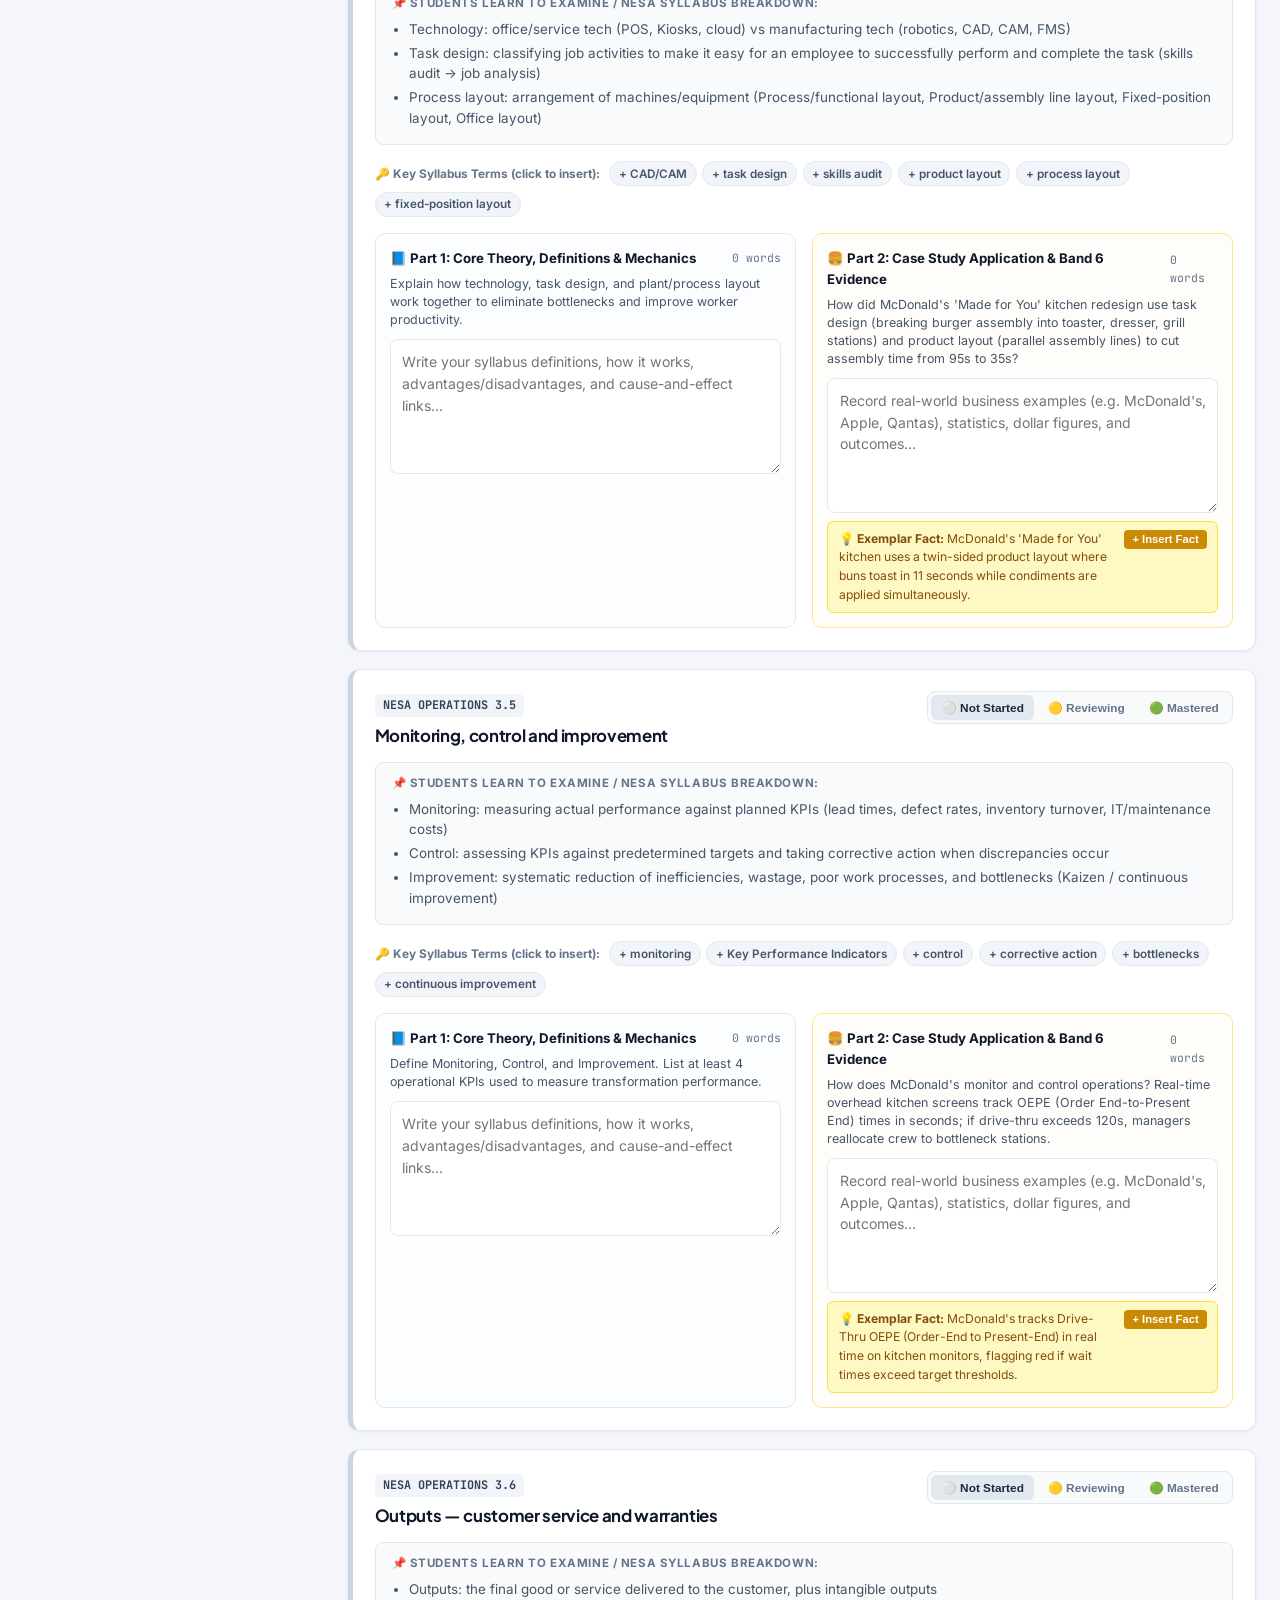
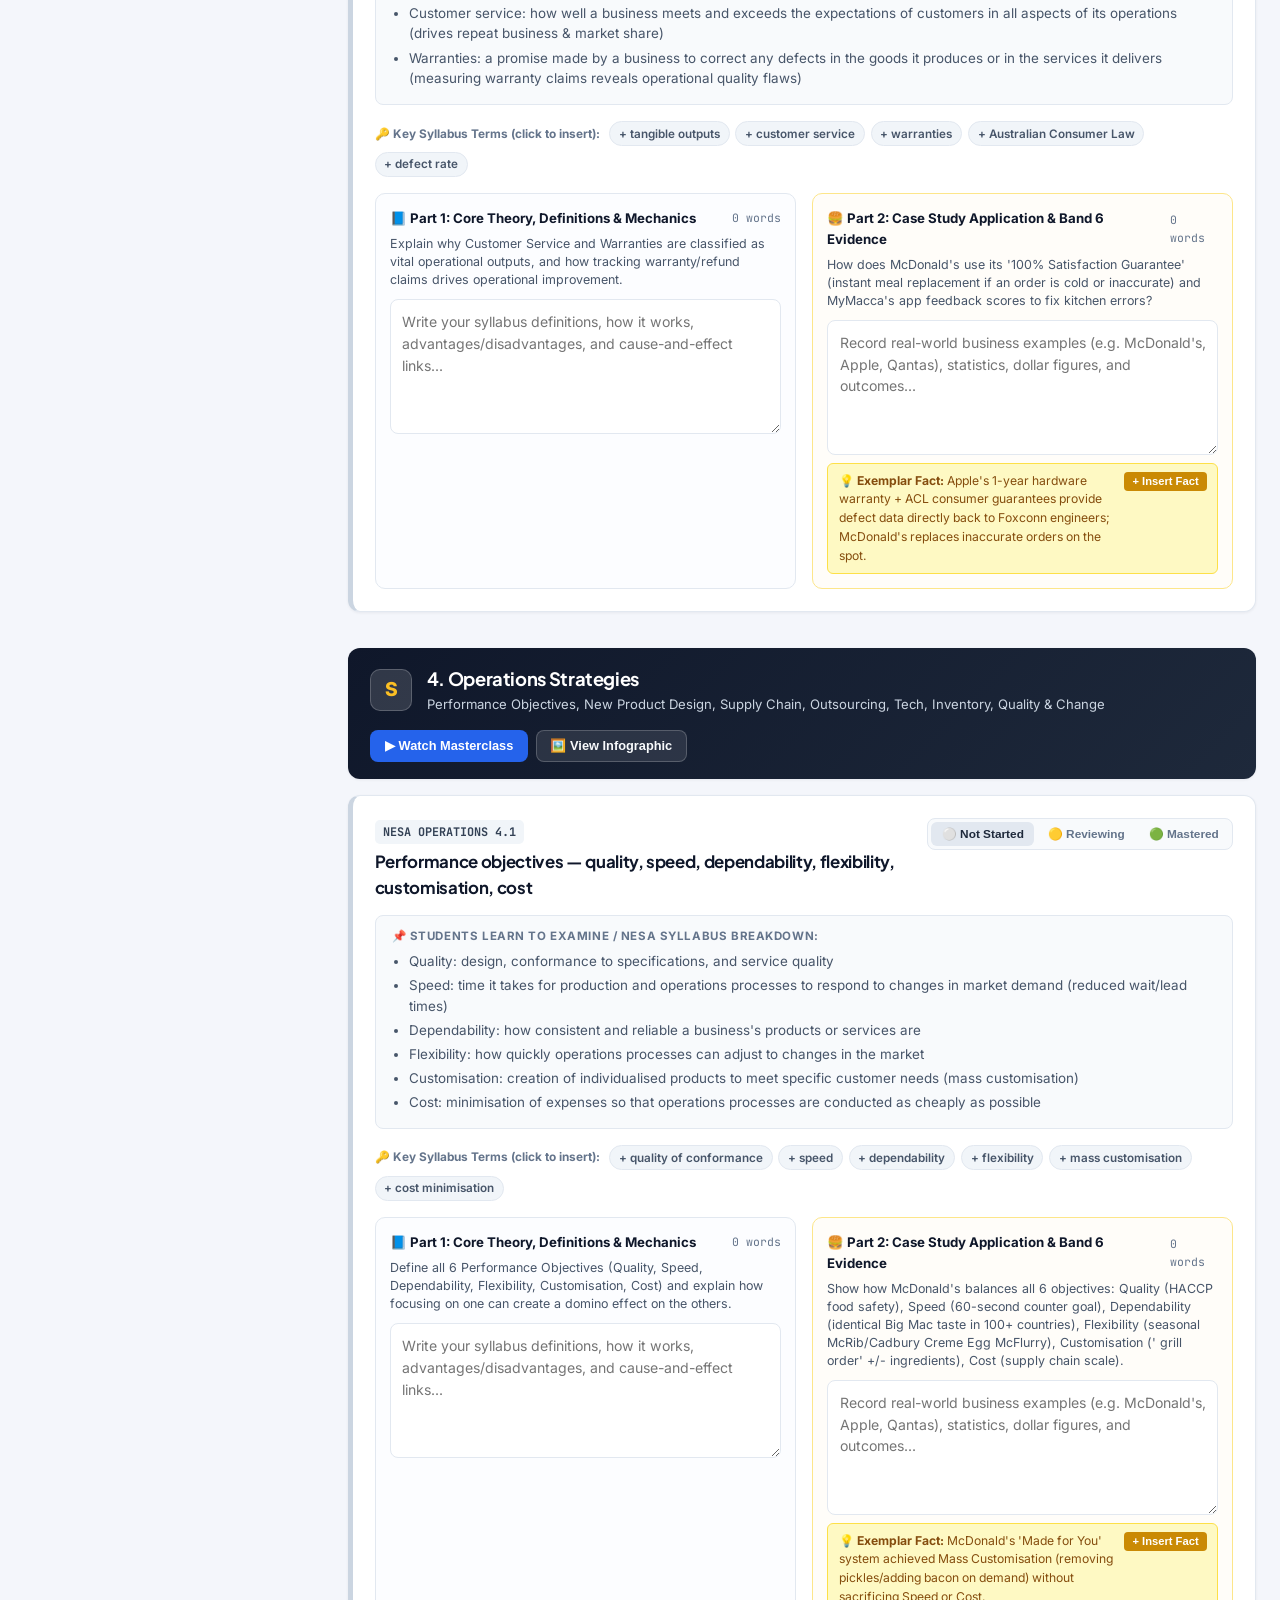
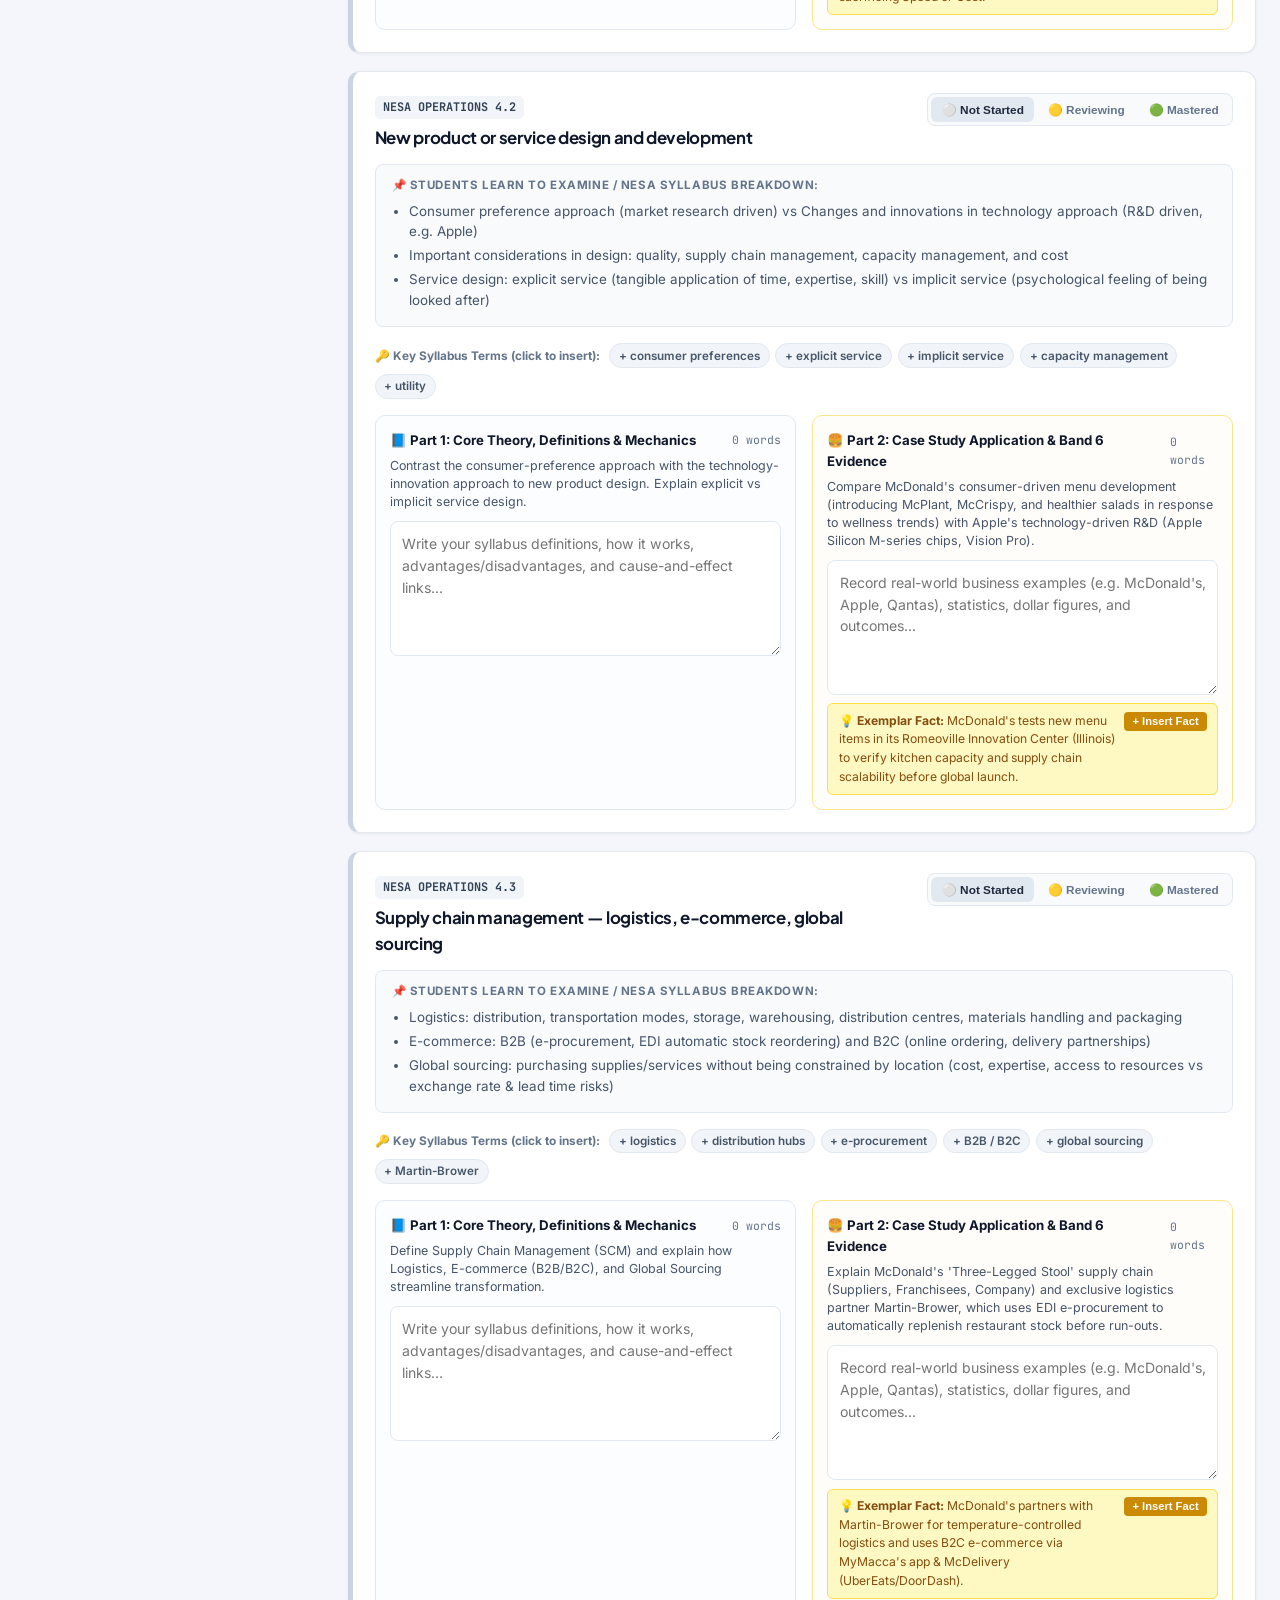
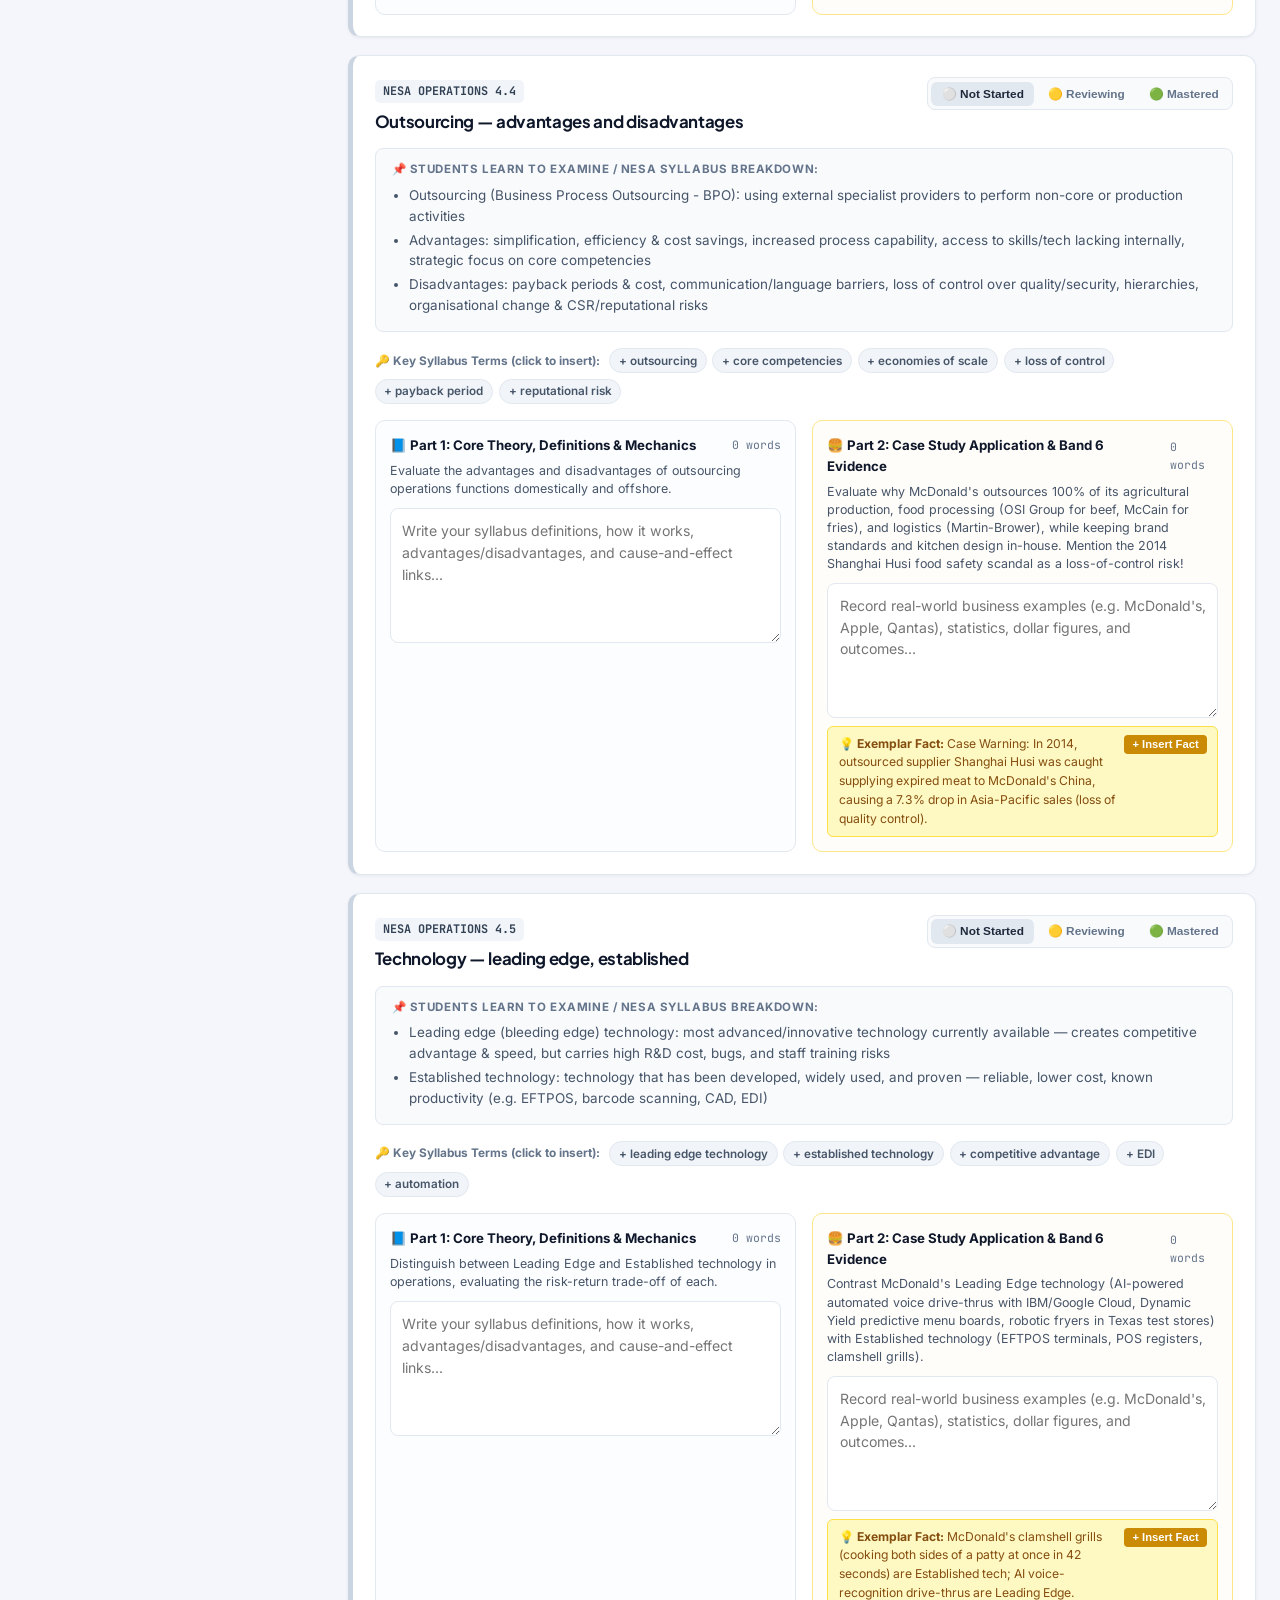
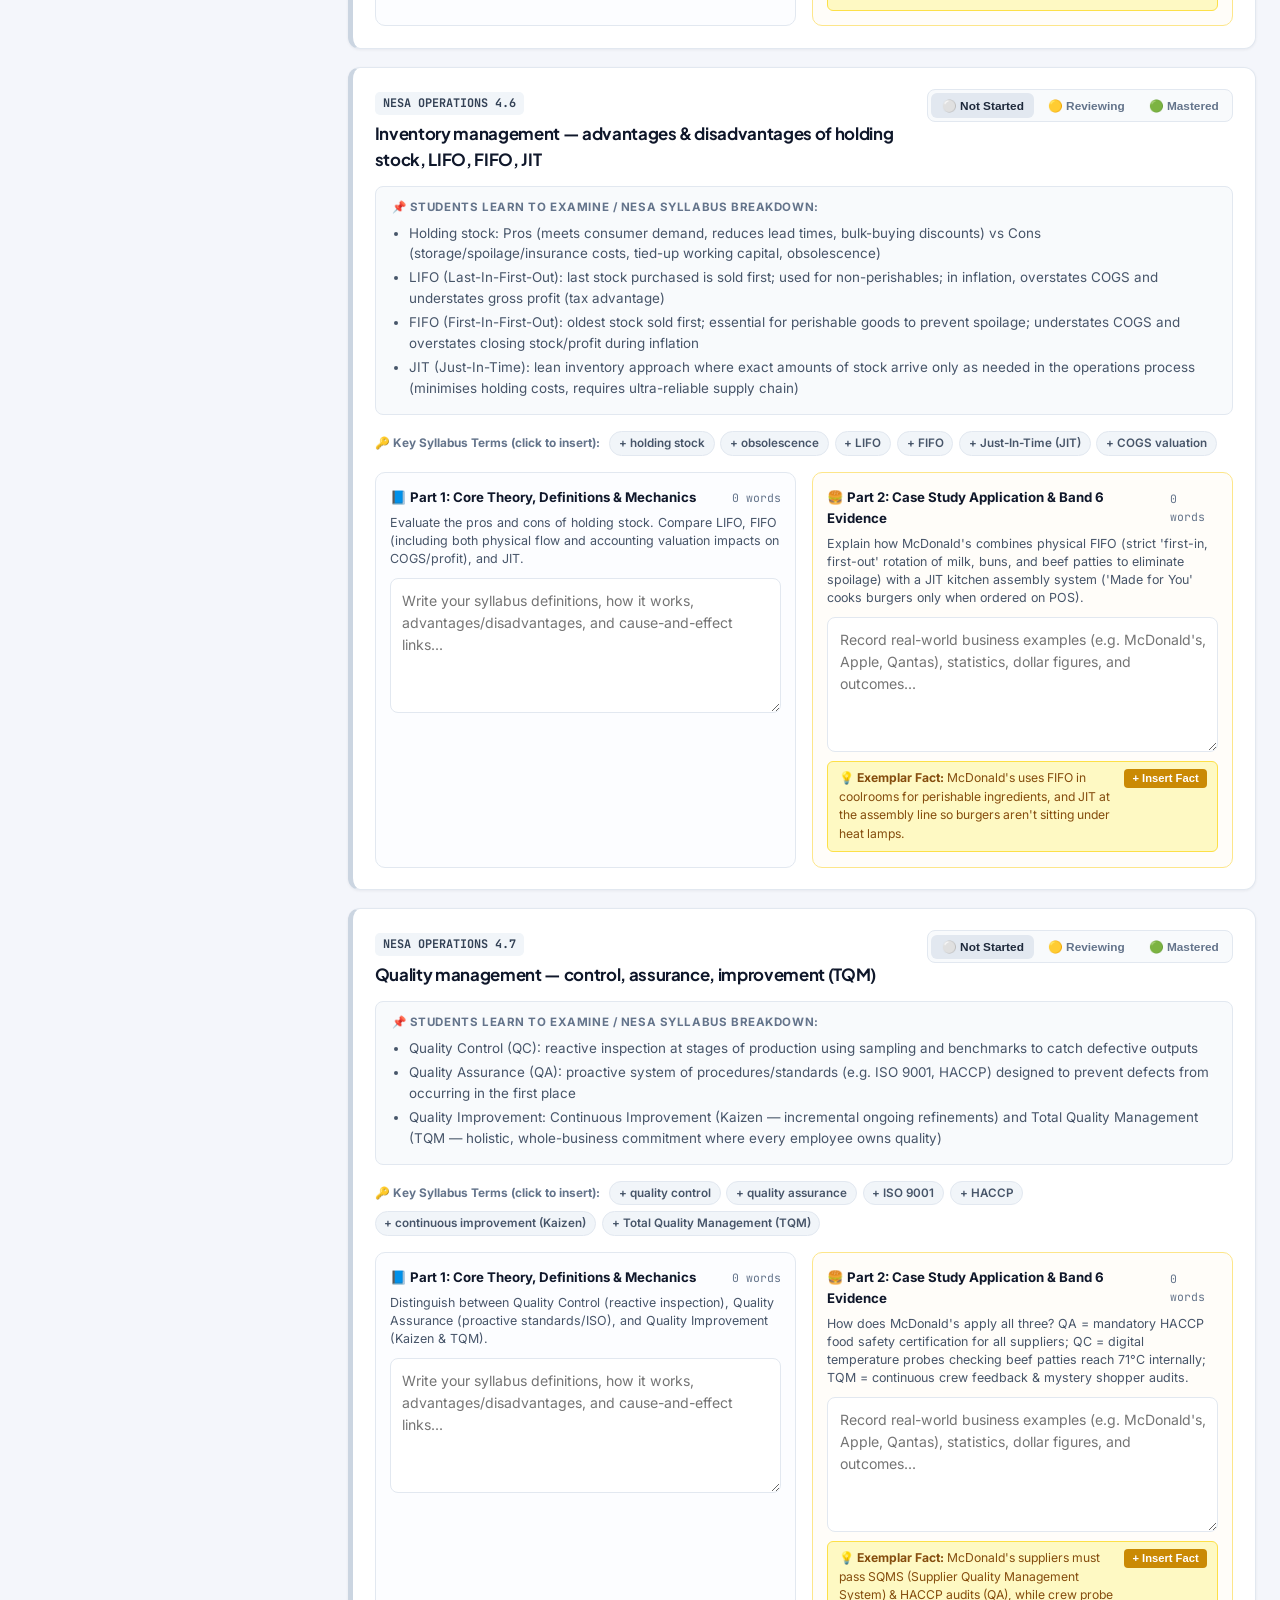
==== commit 481e4df8: "Clean privacy-compliant deployment (no student PII)" ====
--- a/index.html
+++ b/index.html
@@ -227,7 +227,7 @@
                 </select>
 
                 <label style="font-size:0.78rem;font-weight:700;display:block;margin-bottom:0.35rem;">Your Name:</label>
-                <input type="text" id="customStudentInput" placeholder="e.g. Fynn Beaumont (or first name)" style="width:100%;padding:0.6rem;border:1px solid var(--border-light);border-radius:8px;margin-bottom:0.85rem;font-size:0.9rem;" onkeydown="if(event.key==='Enter') saveStudentProfile()">
+                <input type="text" id="customStudentInput" placeholder="e.g. First Name & Initial (or first name)" style="width:100%;padding:0.6rem;border:1px solid var(--border-light);border-radius:8px;margin-bottom:0.85rem;font-size:0.9rem;" onkeydown="if(event.key==='Enter') saveStudentProfile()">
 
                 <label style="font-size:0.78rem;font-weight:700;display:block;margin-bottom:0.35rem;">Password <span style="font-weight:400;color:var(--text-muted);">(given by your teacher, or class code)</span>:</label>
                 <input type="password" id="studentPasswordInput" placeholder="Enter your password (e.g. firstname + 3 digits)" style="width:100%;padding:0.6rem;border:1px solid var(--border-light);border-radius:8px;margin-bottom:0.75rem;font-size:0.9rem;" onkeydown="if(event.key==='Enter') saveStudentProfile()">
